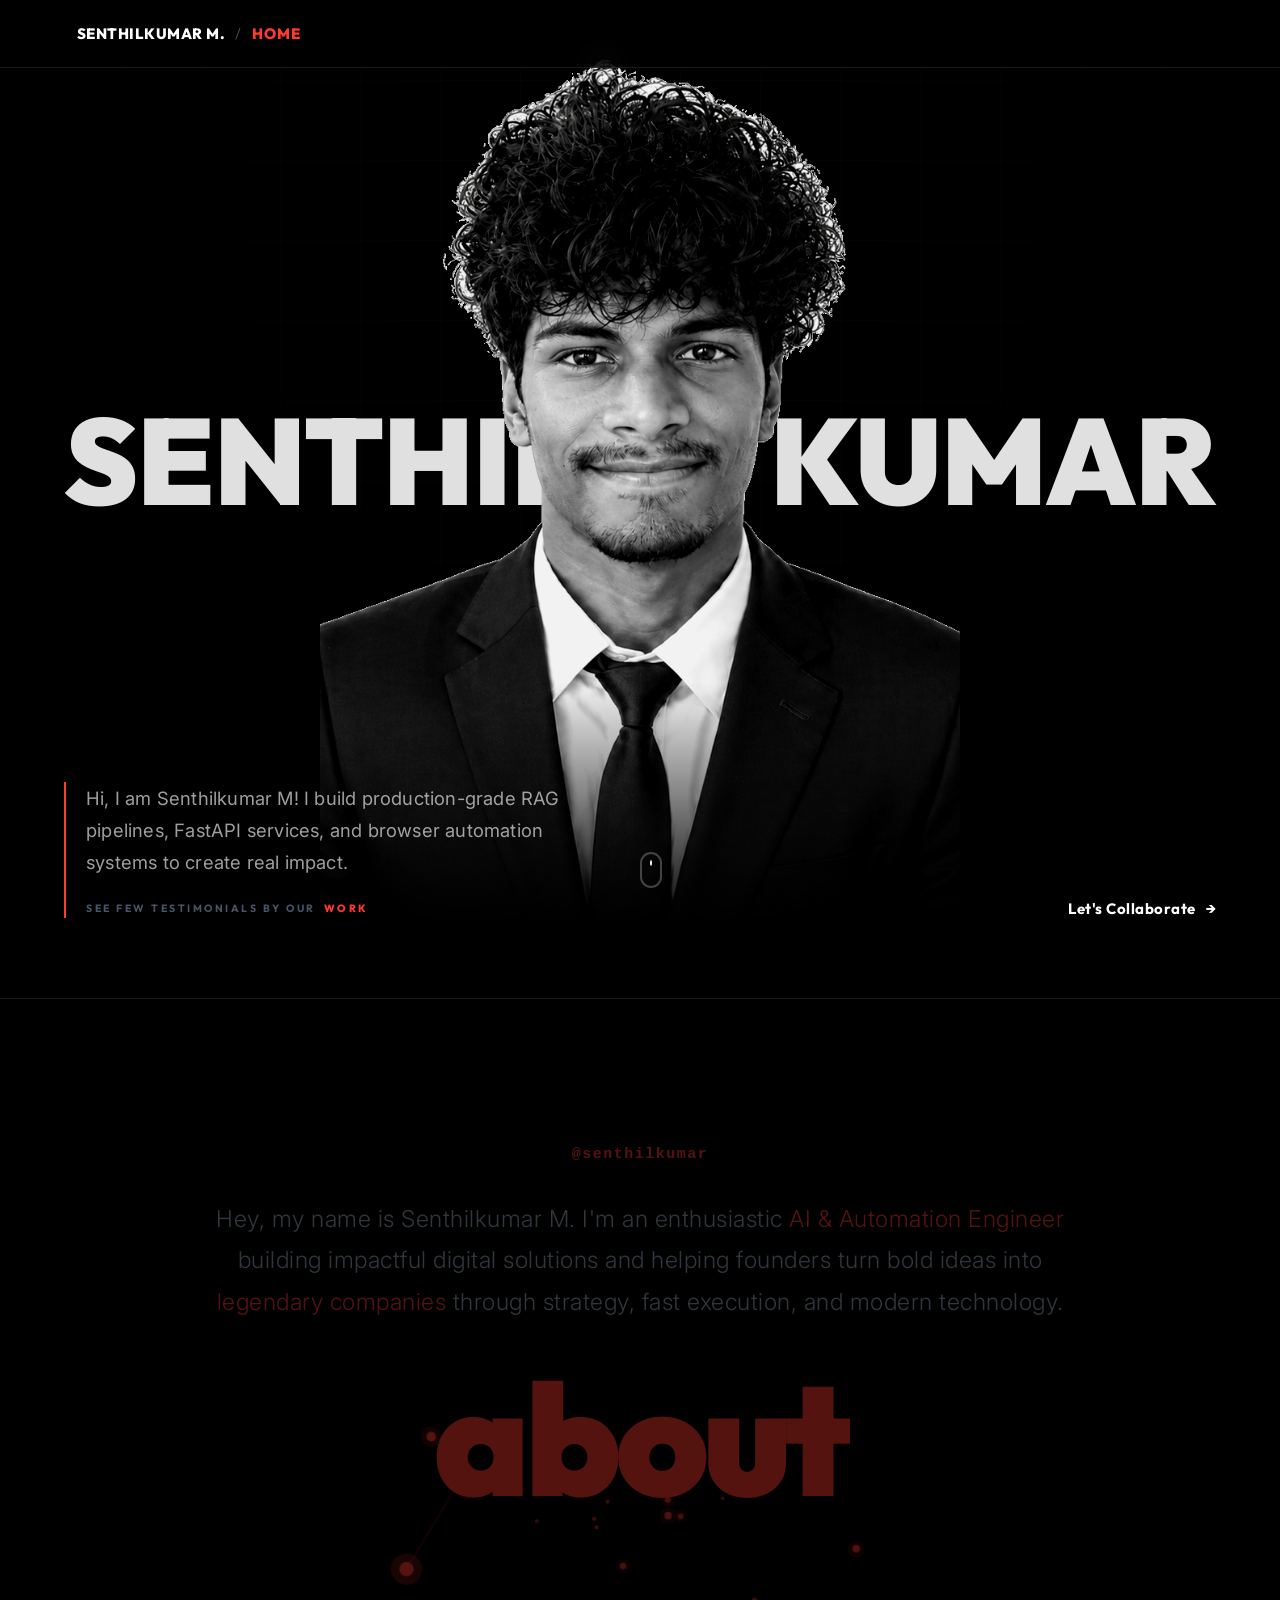
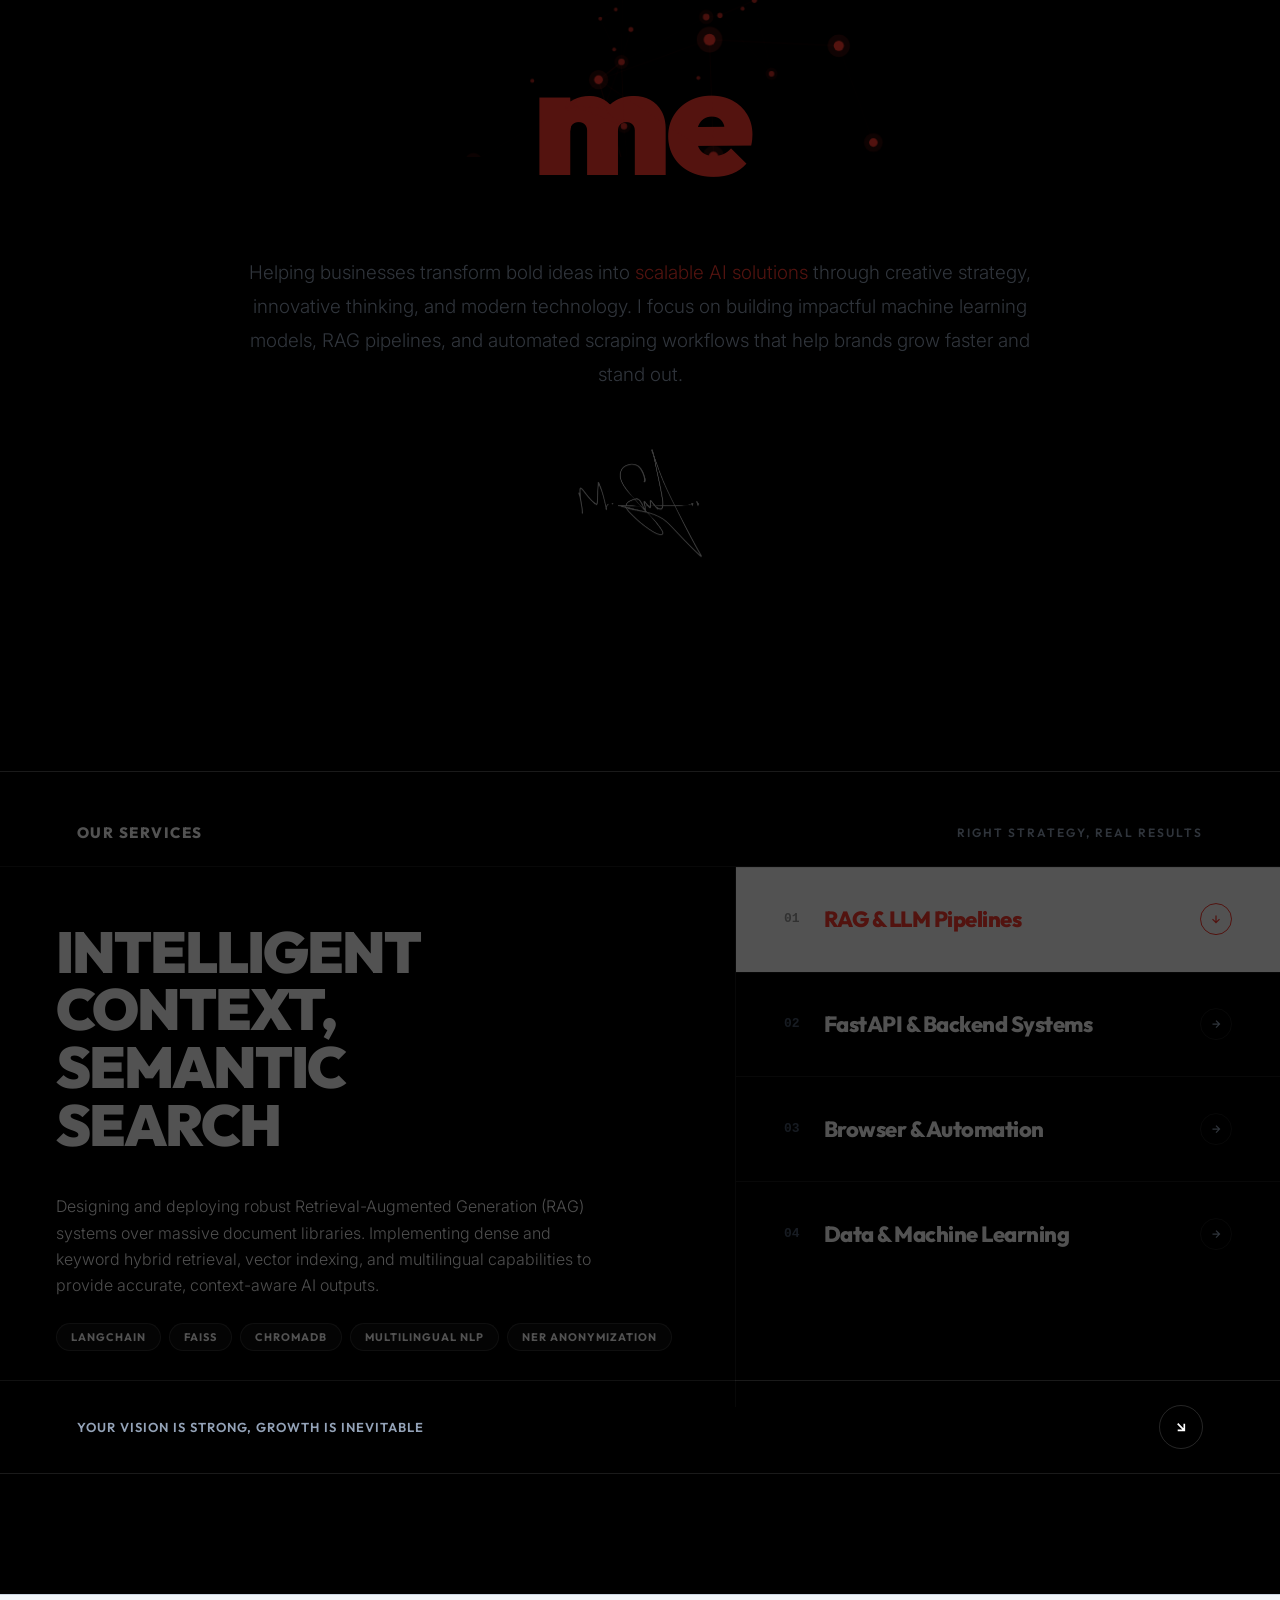
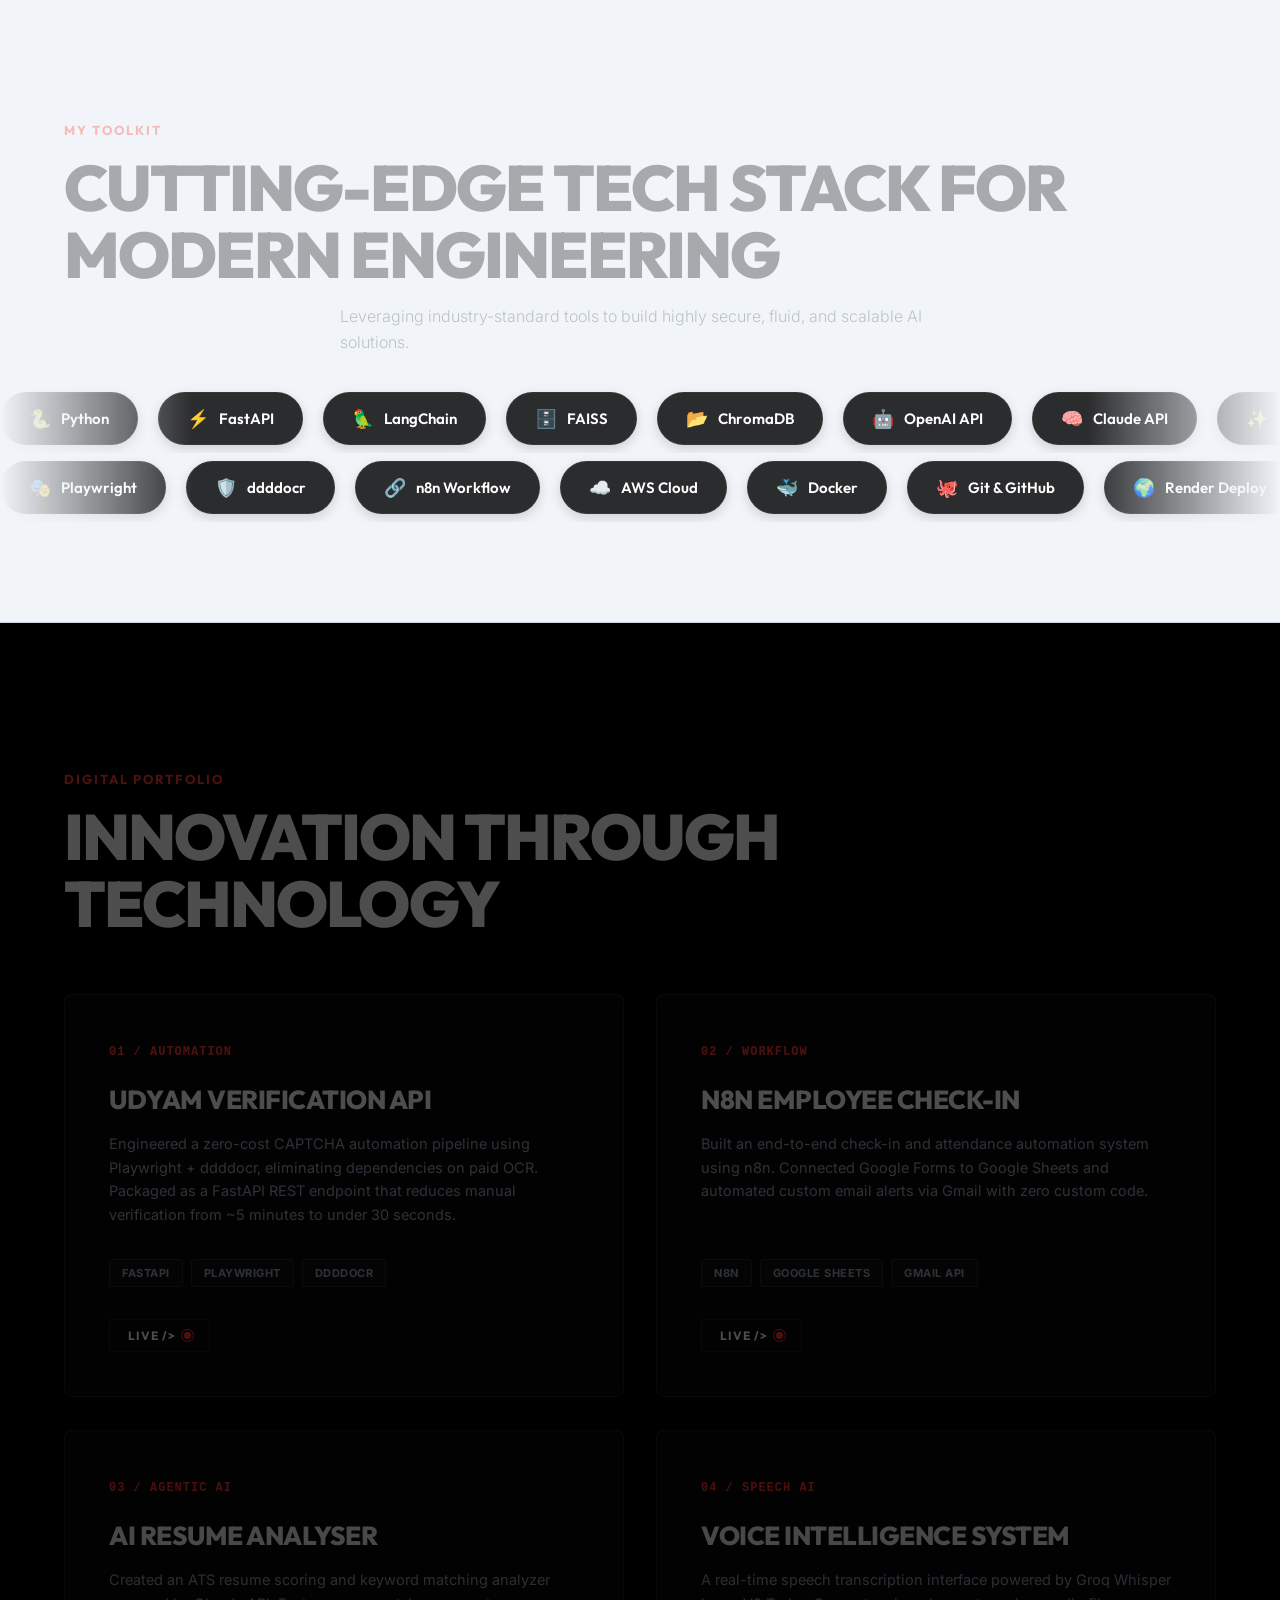
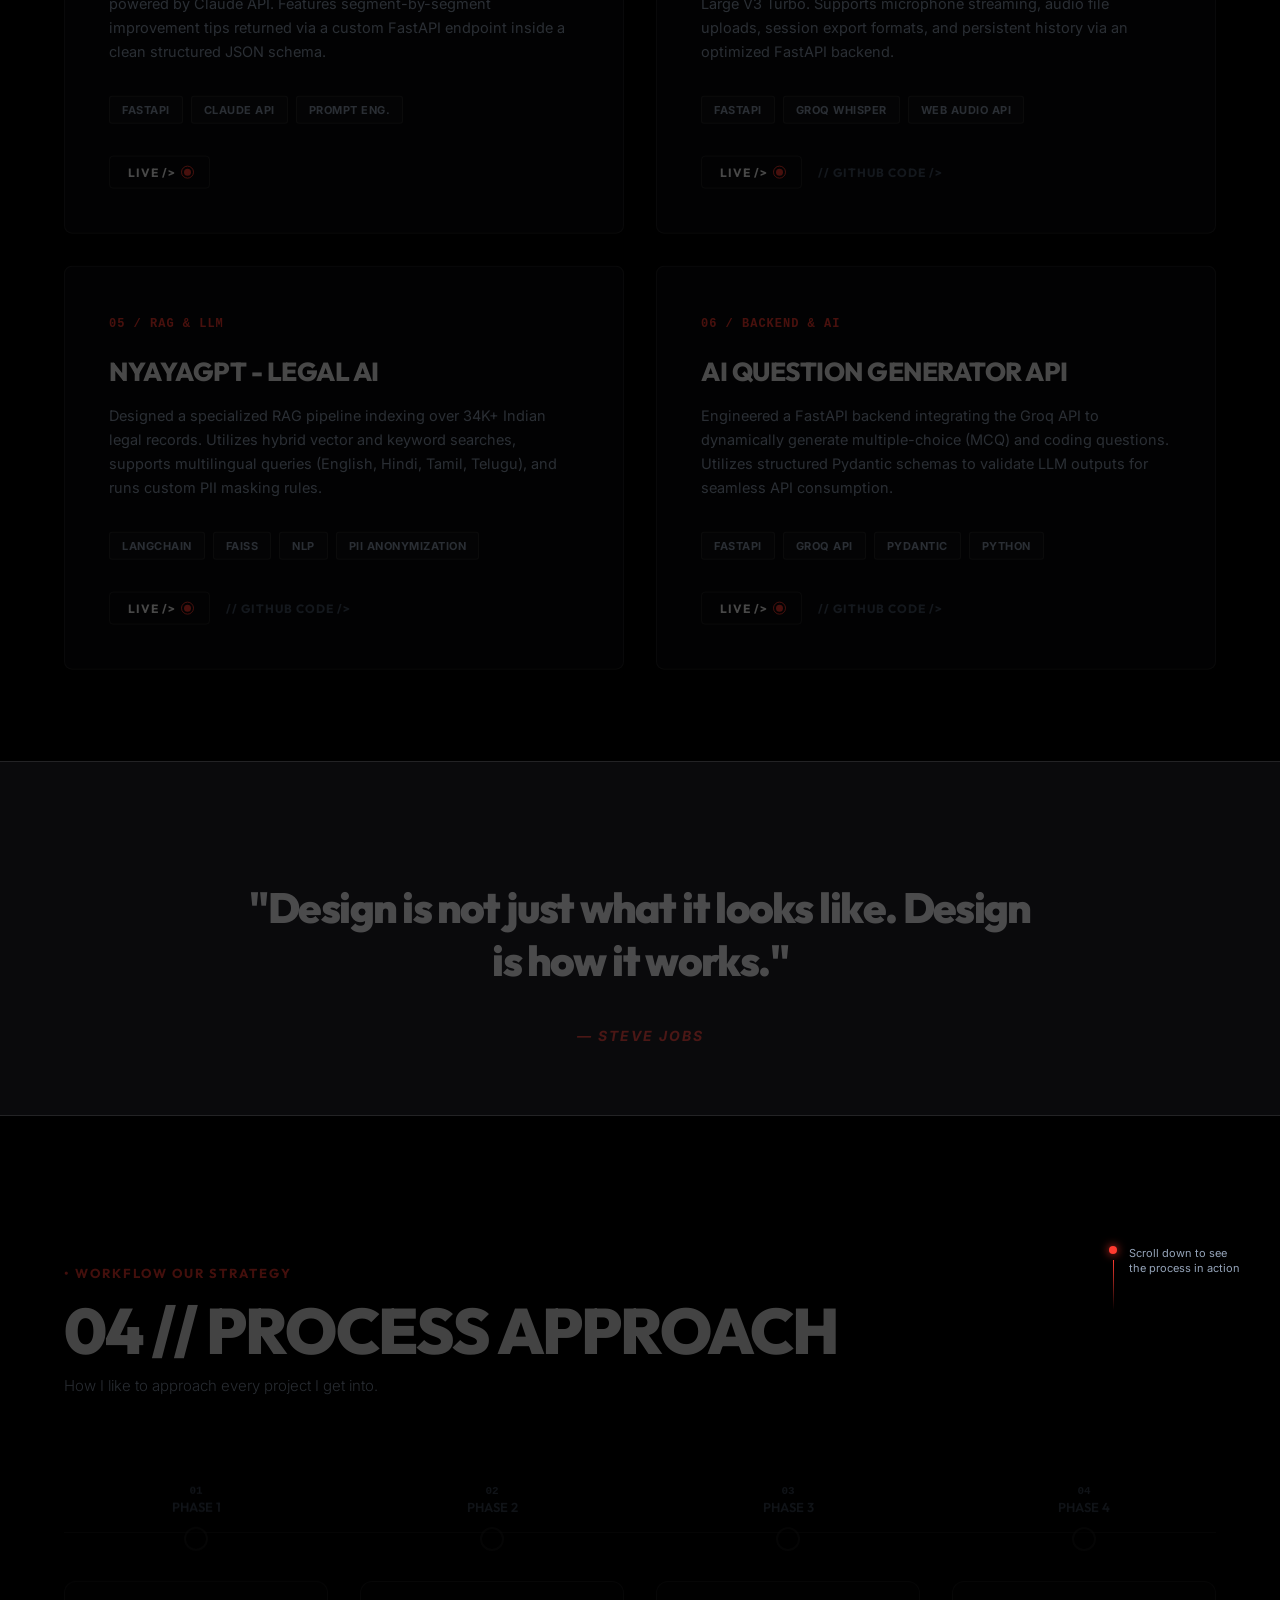
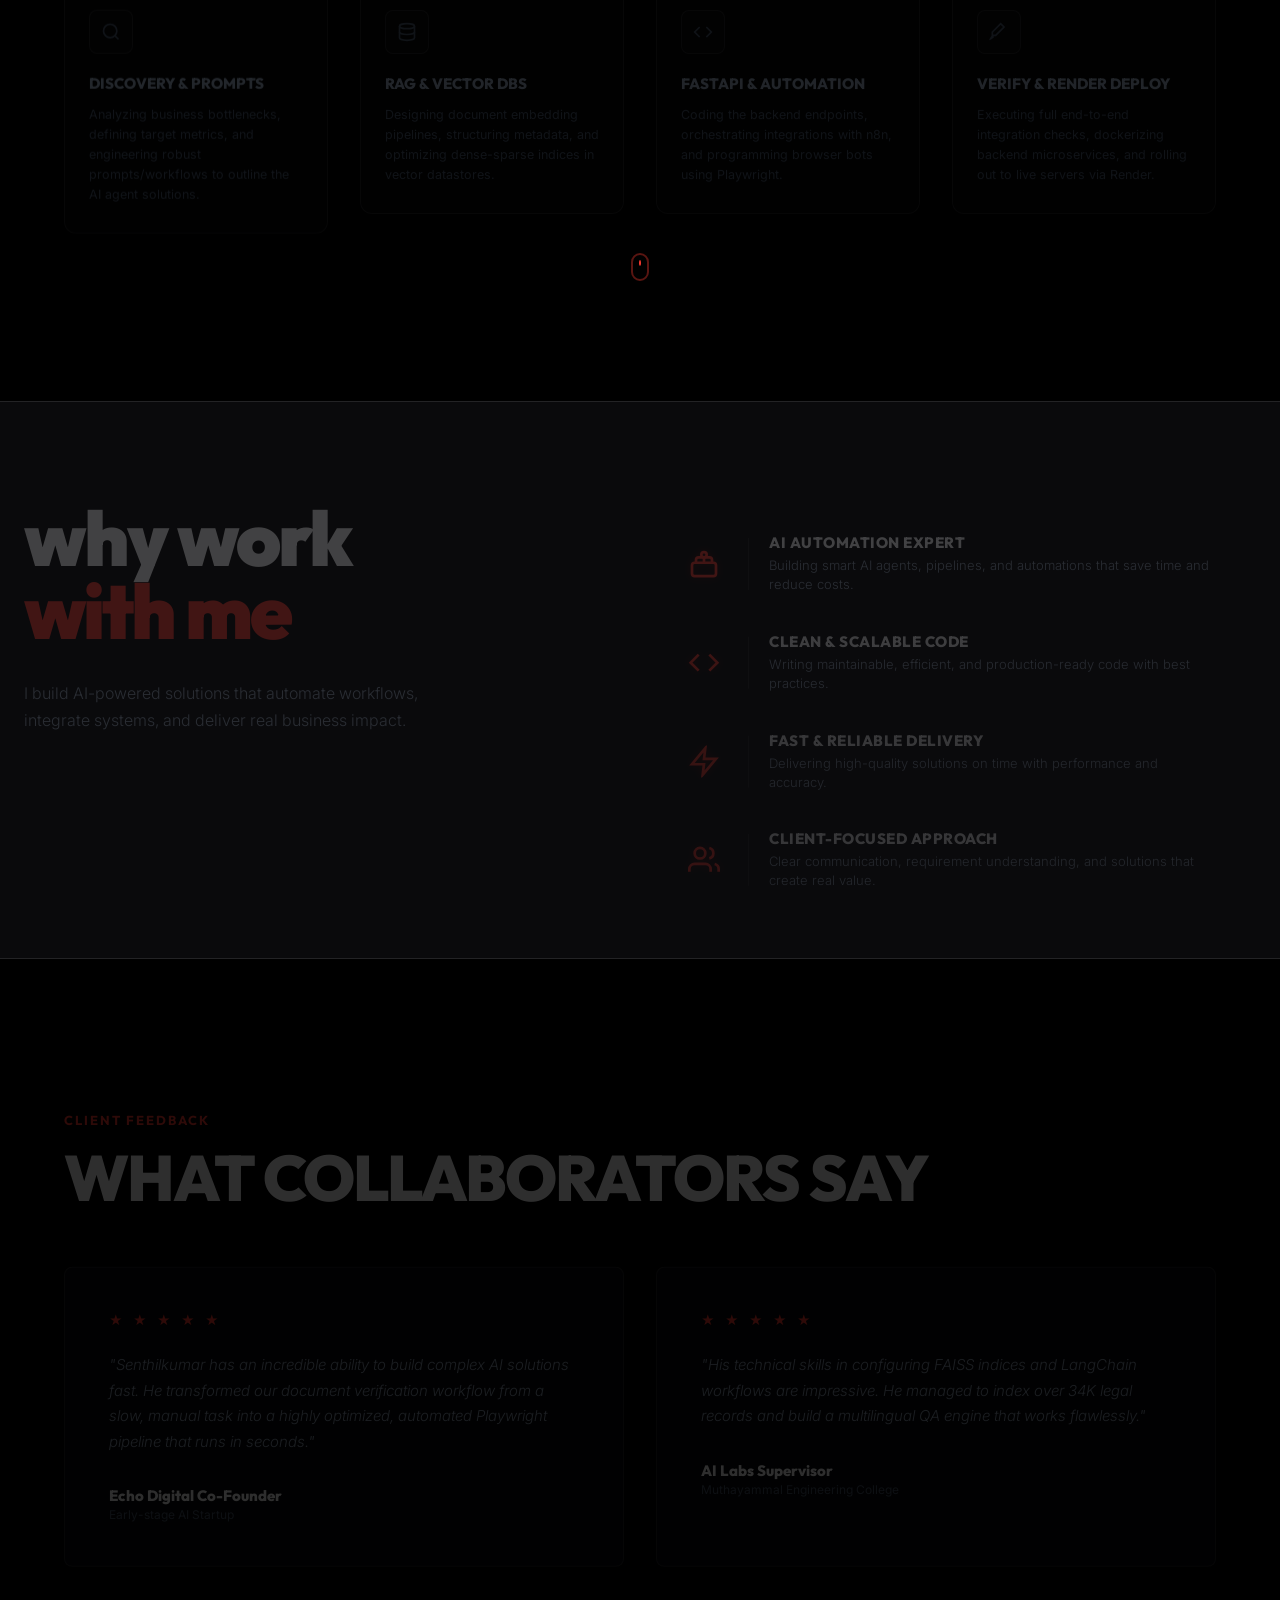
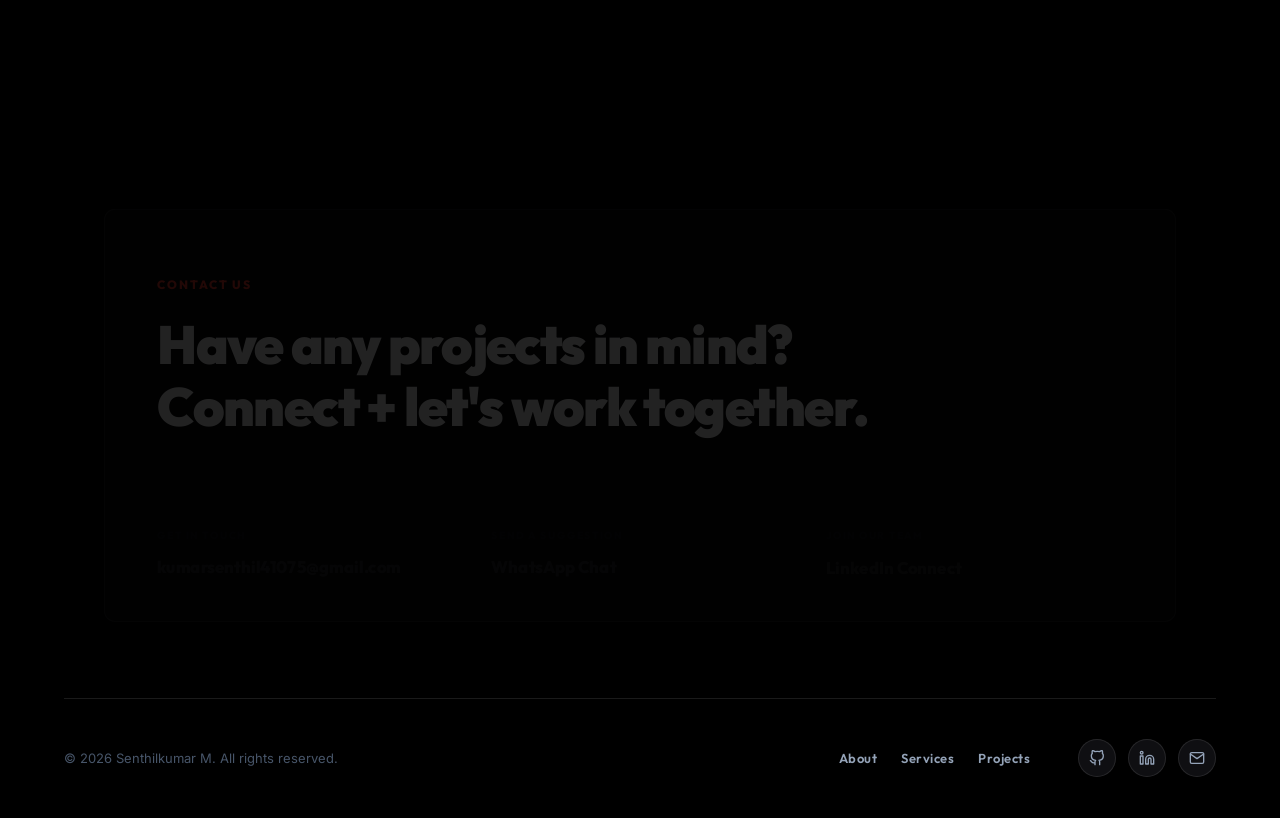
==== index.html @ 5569d127 "feat: setup vercel hosting and clean assets" ====
<!DOCTYPE html>
<html lang="en">

<head>
  <meta charset="UTF-8">
  <meta name="viewport" content="width=device-width, initial-scale=1.0">
  <meta name="description"
    content="Portfolio of Senthilkumar M - AI Engineer specializing in production-grade RAG pipelines, FastAPI, and browser automation.">
  <title>Senthilkumar M | AI Engineer &amp; Automation Architect</title>
  <!-- Google Fonts -->
  <link rel="preconnect" href="https://fonts.googleapis.com">
  <link rel="preconnect" href="https://fonts.gstatic.com" crossorigin>
  <link
    href="https://fonts.googleapis.com/css2?family=Inter:wght@300;400;500;600;700&family=Outfit:wght@400;600;800;900&display=swap"
    rel="stylesheet">
  <!-- Stylesheet -->
  <link rel="stylesheet" href="style.css?v=2.7">
</head>

<body class="is-loading">

  <!-- ===== PRELOADER / CURTAIN SPLIT INTRO ===== -->
  <div class="preloader" id="preloader" aria-hidden="true">
    <div class="preloader-top"></div>
    <div class="preloader-bottom"></div>
  </div>
  <div class="preloader-logo" id="preloader-logo">
    <div class="pl-name"><span>SENTHILKUMAR M.</span></div>
    <div class="pl-sub"><span>AI Engineer &amp; Automation Architect</span></div>
    <div class="preloader-bar-wrap">
      <div class="preloader-bar"></div>
    </div>
  </div>

  <!-- Cyber Grid decorative overlay -->
  <div class="cyber-grid"></div>

  <!-- Dynamic Section Tracker Header -->
  <header class="header">
    <div class="logo">
      <span class="logo-name">SENTHILKUMAR M.</span>
      <span class="logo-separator">/</span>
      <span class="logo-section" id="active-section-name">HOME</span>
    </div>
  </header>

  <!-- Hero Section -->
  <section id="home" class="hero-section">
    <div class="container hero-container">

      <!-- Center Split Giant Typography + Image Overlay -->
      <div class="hero-visual-wrapper">
        <h1 class="hero-visual-title">
          <span class="hero-reveal-word"><span>SENTHIL</span></span>
          <span class="hero-middle-m"><span>M.</span></span>
          <span class="hero-reveal-word" style="transition-delay:0.12s"><span>KUMAR</span></span>
        </h1>
        <div class="hero-portrait-overlay">
          <img src="assets/profile_pic.png" alt="Senthilkumar M portrait visual" class="hero-portrait-img">
        </div>
      </div>

      <!-- Bottom CTAs & Description Row -->
      <div class="hero-info-row hero-fade-in" style="transition-delay:0.6s">
        <div class="hero-desc-col">
          <p class="hero-desc-text">
            Hi, I am Senthilkumar M! I build production-grade RAG pipelines, FastAPI services, and browser automation
            systems to create real impact.
          </p>
          <a href="#testimonials" class="hero-testimonial-cta">
            See few testimonials by our <span class="cta-red-underline">Work</span>
          </a>
        </div>
        <div class="hero-action-col">
          <a href="#contact" class="hero-collab-btn">
            Let's Collaborate <span class="arrow-icon">→</span>
          </a>
        </div>
      </div>

      <!-- Mouse Scroll Wheel Visual Indicator -->
      <div class="scroll-indicator hero-fade-in" style="transition-delay:0.9s">
        <div class="scroll-mouse">
          <div class="scroll-wheel"></div>
        </div>
      </div>

    </div>
  </section>

  <!-- About Section -->
  <section id="about" class="about-section">
    <div class="container text-center">
      <span class="about-handle reveal" data-delay="0">@senthilkumar</span>
      <p class="about-intro reveal" data-delay="1">
        Hey, my name is Senthilkumar M. I'm an enthusiastic <span class="text-red">AI &amp; Automation Engineer</span>
        building impactful digital solutions and helping founders turn bold ideas into <span class="text-red">legendary
          companies</span> through strategy, fast execution, and modern technology.
      </p>

      <!-- Giant Stacked Name with Portrait Overlay -->
      <div class="about-visual-wrapper reveal reveal-scale" data-delay="2">
        <div class="about-bg-text text-left">about</div>
        <div class="about-bg-text text-right">me</div>
        <div class="about-canvas-container">
          <canvas id="about-ai-canvas"></canvas>
        </div>
      </div>

      <p class="about-desc reveal" data-delay="3">
        Helping businesses transform bold ideas into <span class="text-red">scalable AI solutions</span> through
        creative strategy, innovative thinking, and modern technology. I focus on building impactful machine learning
        models, RAG pipelines, and automated scraping workflows that help brands grow faster and stand out.
      </p>

      <!-- Signature Visual -->
      <div class="about-signature reveal" data-delay="4">
        <img src="assets/senthil_signature_transparent.png" alt="Senthilkumar M Signature" class="signature-img">
      </div>

    </div>
  </section>

  <!-- Services Section -->
  <section id="services" class="services-section">
    <div class="container-full border-y">
      <div class="services-header-row reveal">
        <span class="services-tag-left">our Services</span>
        <span class="services-tag-right">Right Strategy, Real Results</span>
      </div>

      <div class="services-grid-layout reveal" data-delay="1">

        <!-- Left Column: Dynamic Content Box -->
        <div class="services-preview-col" id="services-preview-box">
          <!-- Background image container -->
          <div class="services-preview-bg" id="services-preview-bg"
            style="background-image: url('https://images.unsplash.com/photo-1507238691740-187a5b1d37b8?q=80&amp;w=1200')">
          </div>
          <div class="services-preview-overlay"></div>

          <h3 class="services-preview-title" id="services-preview-title">Intelligent<br>Context,<br>Semantic<br>Search
          </h3>

          <div class="services-preview-info">
            <p class="services-preview-desc" id="services-preview-desc">
              Designing and deploying robust Retrieval-Augmented Generation (RAG) systems over massive document
              libraries. Implementing dense and keyword hybrid retrieval, vector indexing, and multilingual capabilities
              to provide accurate, context-aware AI outputs.
            </p>
            <div class="services-preview-tags" id="services-preview-tags">
              <span>LangChain</span>
              <span>FAISS</span>
              <span>ChromaDB</span>
              <span>Multilingual NLP</span>
              <span>NER Anonymization</span>
            </div>
          </div>
        </div>

        <!-- Right Column: Interactive Menu Buttons -->
        <div class="services-menu-col">
          <button class="service-menu-item active" data-service="0" id="btn-service-0">
            <div class="menu-item-left">
              <span class="menu-item-num">01</span>
              <h4 class="menu-item-title">RAG &amp; LLM Pipelines</h4>
            </div>
            <div class="menu-item-icon">
              <svg width="12" height="12" viewBox="0 0 24 24" fill="none" stroke="currentColor" stroke-width="2.5">
                <path d="M5 12h14M12 5l7 7-7 7"></path>
              </svg>
            </div>
          </button>

          <button class="service-menu-item" data-service="1" id="btn-service-1">
            <div class="menu-item-left">
              <span class="menu-item-num">02</span>
              <h4 class="menu-item-title">FastAPI &amp; Backend Systems</h4>
            </div>
            <div class="menu-item-icon">
              <svg width="12" height="12" viewBox="0 0 24 24" fill="none" stroke="currentColor" stroke-width="2.5">
                <path d="M5 12h14M12 5l7 7-7 7"></path>
              </svg>
            </div>
          </button>

          <button class="service-menu-item" data-service="2" id="btn-service-2">
            <div class="menu-item-left">
              <span class="menu-item-num">03</span>
              <h4 class="menu-item-title">Browser &amp; Automation</h4>
            </div>
            <div class="menu-item-icon">
              <svg width="12" height="12" viewBox="0 0 24 24" fill="none" stroke="currentColor" stroke-width="2.5">
                <path d="M5 12h14M12 5l7 7-7 7"></path>
              </svg>
            </div>
          </button>

          <button class="service-menu-item" data-service="3" id="btn-service-3">
            <div class="menu-item-left">
              <span class="menu-item-num">04</span>
              <h4 class="menu-item-title">Data &amp; Machine Learning</h4>
            </div>
            <div class="menu-item-icon">
              <svg width="12" height="12" viewBox="0 0 24 24" fill="none" stroke="currentColor" stroke-width="2.5">
                <path d="M5 12h14M12 5l7 7-7 7"></path>
              </svg>
            </div>
          </button>
        </div>

      </div>

      <div class="services-footer-row">
        <span class="services-footer-text">Your Vision is Strong, Growth is Inevitable</span>
        <a href="#contact" class="services-scroll-btn" aria-label="Scroll to Contact">
          <svg width="16" height="16" viewBox="0 0 24 24" fill="none" stroke="currentColor" stroke-width="2.5">
            <path d="M5 12h14M12 5l7 7-7 7"></path>
          </svg>
        </a>
      </div>
    </div>
  </section>

  <!-- My Toolkit Section (with High Contrast bg-slate-200) -->
  <section id="technologies" class="toolkit-section">
    <div class="container text-center">
      <div class="section-header reveal">
        <span class="section-subtitle" data-delay="0">MY TOOLKIT</span>
        <h2 class="section-heading" data-delay="1">Cutting-edge tech stack for modern engineering</h2>
        <p class="section-subtext" data-delay="2">Leveraging industry-standard tools to build highly secure, fluid, and
          scalable AI solutions.</p>
      </div>
    </div>

    <div class="marquee-container">
      <!-- First Row: Scrolls Left -->
      <div class="marquee-row marquee-left">
        <div class="marquee-track">
          <!-- original content -->
          <div class="tech-pill"><span class="tech-icon">🐍</span>Python</div>
          <div class="tech-pill"><span class="tech-icon">⚡</span>FastAPI</div>
          <div class="tech-pill"><span class="tech-icon">🦜</span>LangChain</div>
          <div class="tech-pill"><span class="tech-icon">🗄️</span>FAISS</div>
          <div class="tech-pill"><span class="tech-icon">📂</span>ChromaDB</div>
          <div class="tech-pill"><span class="tech-icon">🤖</span>OpenAI API</div>
          <div class="tech-pill"><span class="tech-icon">🧠</span>Claude API</div>
          <div class="tech-pill"><span class="tech-icon">✨</span>Gemini API</div>
          <div class="tech-pill"><span class="tech-icon">🔥</span>Groq API</div>
          <div class="tech-pill"><span class="tech-icon">💡</span>Prompt Eng.</div>
          <div class="tech-pill"><span class="tech-icon">🌀</span>GenAI</div>
          <div class="tech-pill"><span class="tech-icon">🚀</span>LLMs</div>
          <!-- duplicate content -->
          <div class="tech-pill"><span class="tech-icon">🐍</span>Python</div>
          <div class="tech-pill"><span class="tech-icon">⚡</span>FastAPI</div>
          <div class="tech-pill"><span class="tech-icon">🦜</span>LangChain</div>
          <div class="tech-pill"><span class="tech-icon">🗄️</span>FAISS</div>
          <div class="tech-pill"><span class="tech-icon">📂</span>ChromaDB</div>
          <div class="tech-pill"><span class="tech-icon">🤖</span>OpenAI API</div>
          <div class="tech-pill"><span class="tech-icon">🧠</span>Claude API</div>
          <div class="tech-pill"><span class="tech-icon">✨</span>Gemini API</div>
          <div class="tech-pill"><span class="tech-icon">🔥</span>Groq API</div>
          <div class="tech-pill"><span class="tech-icon">💡</span>Prompt Eng.</div>
          <div class="tech-pill"><span class="tech-icon">🌀</span>GenAI</div>
          <div class="tech-pill"><span class="tech-icon">🚀</span>LLMs</div>
        </div>
      </div>

      <!-- Second Row: Scrolls Right -->
      <div class="marquee-row marquee-right">
        <div class="marquee-track">
          <!-- original content -->
          <div class="tech-pill"><span class="tech-icon">🎭</span>Playwright</div>
          <div class="tech-pill"><span class="tech-icon">🛡️</span>ddddocr</div>
          <div class="tech-pill"><span class="tech-icon">🔗</span>n8n Workflow</div>
          <div class="tech-pill"><span class="tech-icon">☁️</span>AWS Cloud</div>
          <div class="tech-pill"><span class="tech-icon">🐳</span>Docker</div>
          <div class="tech-pill"><span class="tech-icon">🐙</span>Git &amp; GitHub</div>
          <div class="tech-pill"><span class="tech-icon">🌍</span>Render Deploy</div>
          <div class="tech-pill"><span class="tech-icon">⚡</span>Convex (BaaS)</div>
          <div class="tech-pill"><span class="tech-icon">📈</span>Streamlit</div>
          <div class="tech-pill"><span class="tech-icon">📊</span>Pandas &amp; NumPy</div>
          <div class="tech-pill"><span class="tech-icon">🖧</span>Machine Learning</div>
          <div class="tech-pill"><span class="tech-icon">💾</span>SQL</div>
          <!-- duplicate content -->
          <div class="tech-pill"><span class="tech-icon">🎭</span>Playwright</div>
          <div class="tech-pill"><span class="tech-icon">🛡️</span>ddddocr</div>
          <div class="tech-pill"><span class="tech-icon">🔗</span>n8n Workflow</div>
          <div class="tech-pill"><span class="tech-icon">☁️</span>AWS Cloud</div>
          <div class="tech-pill"><span class="tech-icon">🐳</span>Docker</div>
          <div class="tech-pill"><span class="tech-icon">🐙</span>Git &amp; GitHub</div>
          <div class="tech-pill"><span class="tech-icon">🌍</span>Render Deploy</div>
          <div class="tech-pill"><span class="tech-icon">⚡</span>Convex (BaaS)</div>
          <div class="tech-pill"><span class="tech-icon">📈</span>Streamlit</div>
          <div class="tech-pill"><span class="tech-icon">📊</span>Pandas &amp; NumPy</div>
          <div class="tech-pill"><span class="tech-icon">🖧</span>Machine Learning</div>
          <div class="tech-pill"><span class="tech-icon">💾</span>SQL</div>
        </div>
      </div>
    </div>
  </section>

  <!-- Digital Portfolio (Projects) Section -->
  <section id="portfolio" class="projects-section">
    <div class="container">
      <div class="section-header reveal">
        <span class="section-subtitle">Digital Portfolio</span>
        <h2 class="section-heading">Innovation Through Technology</h2>
      </div>

      <!-- 2-column Grid Layout (matching friend's layout) -->
      <div class="projects-grid reveal-stagger">

        <!-- Project 1 -->
        <div class="project-card" id="project-udyam">
          <div class="project-header">
            <span class="project-num">01 / AUTOMATION</span>
          </div>
          <h3 class="project-title">Udyam Verification API</h3>
          <p class="project-desc">
            Engineered a zero-cost CAPTCHA automation pipeline using Playwright + ddddocr, eliminating dependencies on
            paid OCR. Packaged as a FastAPI REST endpoint that reduces manual verification from ~5 minutes to under 30
            seconds.
          </p>
          <div class="project-tech">
            <span>FastAPI</span>
            <span>Playwright</span>
            <span>ddddocr</span>
          </div>
          <div class="project-links">
            <a href="https://udyam-2-bonr.onrender.com/docs" target="_blank" class="project-btn-more"
              id="link-udyam-live">live /&gt;<span class="live-dot"></span></a>
          </div>
        </div>

        <!-- Project 2 -->
        <div class="project-card" id="project-n8n">
          <div class="project-header">
            <span class="project-num">02 / WORKFLOW</span>
          </div>
          <h3 class="project-title">N8N Employee Check-In</h3>
          <p class="project-desc">
            Built an end-to-end check-in and attendance automation system using n8n. Connected Google Forms to Google
            Sheets and automated custom email alerts via Gmail with zero custom code.
          </p>
          <div class="project-tech">
            <span>n8n</span>
            <span>Google Sheets</span>
            <span>Gmail API</span>
          </div>
          <div class="project-links">
            <a href="https://senthilmoni.app.n8n.cloud/projects/mkb3sbbS5xzA8NKT/workflows" target="_blank"
              class="project-btn-more" id="link-n8n-live">live /&gt;<span class="live-dot"></span></a>
          </div>
        </div>

        <!-- Project 3 -->
        <div class="project-card" id="project-ats">
          <div class="project-header">
            <span class="project-num">03 / AGENTIC AI</span>
          </div>
          <h3 class="project-title">AI Resume Analyser</h3>
          <p class="project-desc">
            Created an ATS resume scoring and keyword matching analyzer powered by Claude API. Features
            segment-by-segment improvement tips returned via a custom FastAPI endpoint inside a clean structured JSON
            schema.
          </p>
          <div class="project-tech">
            <span>FastAPI</span>
            <span>Claude API</span>
            <span>Prompt Eng.</span>
          </div>
          <div class="project-links">
            <a href="https://resume-anonymizer-t5bb.onrender.com/docs" target="_blank" class="project-btn-more"
              id="link-ats-live">live /&gt;<span class="live-dot"></span></a>
          </div>
        </div>

        <!-- Project 4 -->
        <div class="project-card" id="project-voice">
          <div class="project-header">
            <span class="project-num">04 / SPEECH AI</span>
          </div>
          <h3 class="project-title">Voice Intelligence System</h3>
          <p class="project-desc">
            A real-time speech transcription interface powered by Groq Whisper Large V3 Turbo. Supports microphone
            streaming, audio file uploads, session export formats, and persistent history via an optimized FastAPI
            backend.
          </p>
          <div class="project-tech">
            <span>FastAPI</span>
            <span>Groq Whisper</span>
            <span>Web Audio API</span>
          </div>
          <div class="project-links">
            <a href="https://github.com/SENTHIL-NETXYPER/audio_to_text" target="_blank" class="project-btn-more"
              id="link-voice-code">live /&gt;<span class="live-dot"></span></a>
            <a href="https://github.com/SENTHIL-NETXYPER/audio_to_text" target="_blank" class="project-btn-source"
              id="link-voice-source">// GitHub Code /&gt;</a>
          </div>
        </div>

        <!-- Project 5 -->
        <div class="project-card" id="project-nyayagpt">
          <div class="project-header">
            <span class="project-num">05 / RAG &amp; LLM</span>
          </div>
          <h3 class="project-title">NyayaGPT - Legal AI</h3>
          <p class="project-desc">
            Designed a specialized RAG pipeline indexing over 34K+ Indian legal records. Utilizes hybrid vector and
            keyword searches, supports multilingual queries (English, Hindi, Tamil, Telugu), and runs custom PII masking
            rules.
          </p>
          <div class="project-tech">
            <span>LangChain</span>
            <span>FAISS</span>
            <span>NLP</span>
            <span>PII Anonymization</span>
          </div>
          <div class="project-links">
            <a href="https://github.com/SENTHIL-NETXYPER" target="_blank" class="project-btn-more"
              id="link-nyaya-code">live /&gt;<span class="live-dot"></span></a>
            <a href="https://github.com/SENTHIL-NETXYPER" target="_blank" class="project-btn-source"
              id="link-nyaya-source">// GitHub Code /&gt;</a>
          </div>
        </div>

        <!-- Project 6 -->
        <div class="project-card" id="project-question-generator">
          <div class="project-header">
            <span class="project-num">06 / BACKEND &amp; AI</span>
          </div>
          <h3 class="project-title">AI Question Generator API</h3>
          <p class="project-desc">
            Engineered a FastAPI backend integrating the Groq API to dynamically generate multiple-choice (MCQ) and coding questions. Utilizes structured Pydantic schemas to validate LLM outputs for seamless API consumption.
          </p>
          <div class="project-tech">
            <span>FastAPI</span>
            <span>Groq API</span>
            <span>Pydantic</span>
            <span>Python</span>
          </div>
          <div class="project-links">
            <a href="https://assisgnmet-api-ai.onrender.com/docs" target="_blank" class="project-btn-more"
              id="link-question-generator-live">live /&gt;<span class="live-dot"></span></a>
            <a href="https://github.com/SENTHIL-NETXYPER" target="_blank" class="project-btn-source"
              id="link-question-generator-source">// GitHub Code /&gt;</a>
          </div>
        </div>

      </div>
    </div>
  </section>

  <!-- Philosophy Quote Section -->
  <section class="philosophy-section">
    <div class="container text-center">
      <blockquote class="philosophy-quote reveal reveal-scale">
        "Design is not just what it looks like. Design is how it works."
      </blockquote>
      <cite class="philosophy-author reveal" data-delay="2">— Steve Jobs</cite>
    </div>
  </section>

  <!-- Process Section -->
  <section id="process" class="process-section">
    <div class="container" style="position: relative;">
      
      <!-- Right Side Scroll Guide Indicator -->
      <div class="process-scroll-indicator">
        <div class="indicator-pin">
          <div class="indicator-dot"></div>
          <div class="indicator-line"></div>
        </div>
        <div class="indicator-text">Scroll down to see<br>the process in action</div>
      </div>

      <div class="section-header reveal">
        <span class="section-subtitle">• WORKFLOW OUR STRATEGY</span>
        <h2 class="section-heading">04 // PROCESS APPROACH</h2>
        <p class="section-subtext"
          style="color: var(--text-secondary); margin-top: 12px; font-size: 15px; font-weight: 300;">How I like to
          approach every project I get into.</p>
      </div>

      <div class="process-timeline reveal-stagger">
        <div class="process-line-track"></div>
        <div class="process-line-fill" id="process-line-fill"></div>
        
        <!-- Step 1 -->
        <div class="process-step" id="step-1">
          <div class="step-header">
            <span class="step-phase-num">01</span>
            <span class="step-phase-name">Phase 1</span>
          </div>
          
          <div class="step-node">
            <svg class="node-checkmark" viewBox="0 0 24 24" fill="none" stroke="currentColor" stroke-width="3">
              <path d="M20 6L9 17l-5-5"></path>
            </svg>
          </div>
          
          <div class="step-card">
            <div class="step-icon-container">
              <svg viewBox="0 0 24 24" fill="none" stroke="currentColor" stroke-width="2" class="step-icon">
                <circle cx="11" cy="11" r="8"></circle>
                <line x1="21" y1="21" x2="16.65" y2="16.65"></line>
              </svg>
            </div>
            <h3 class="step-title">Discovery &amp; Prompts</h3>
            <p class="step-desc">Analyzing business bottlenecks, defining target metrics, and engineering robust prompts/workflows to outline the AI agent solutions.</p>
          </div>
        </div>

        <!-- Step 2 -->
        <div class="process-step" id="step-2">
          <div class="step-header">
            <span class="step-phase-num">02</span>
            <span class="step-phase-name">Phase 2</span>
          </div>
          
          <div class="step-node">
            <svg class="node-checkmark" viewBox="0 0 24 24" fill="none" stroke="currentColor" stroke-width="3">
              <path d="M20 6L9 17l-5-5"></path>
            </svg>
          </div>
          
          <div class="step-card">
            <div class="step-icon-container">
              <svg viewBox="0 0 24 24" fill="none" stroke="currentColor" stroke-width="2" class="step-icon">
                <ellipse cx="12" cy="5" rx="9" ry="3"></ellipse>
                <path d="M3 5v14c0 1.66 4 3 9 3s9-1.34 9-3V5"></path>
                <path d="M3 12c0 1.66 4 3 9 3s9-1.34 9-3"></path>
              </svg>
            </div>
            <h3 class="step-title">RAG &amp; Vector DBs</h3>
            <p class="step-desc">Designing document embedding pipelines, structuring metadata, and optimizing dense-sparse indices in vector datastores.</p>
          </div>
        </div>

        <!-- Step 3 -->
        <div class="process-step" id="step-3">
          <div class="step-header">
            <span class="step-phase-num">03</span>
            <span class="step-phase-name">Phase 3</span>
          </div>
          
          <div class="step-node">
            <svg class="node-checkmark" viewBox="0 0 24 24" fill="none" stroke="currentColor" stroke-width="3">
              <path d="M20 6L9 17l-5-5"></path>
            </svg>
          </div>
          
          <div class="step-card">
            <div class="step-icon-container">
              <svg viewBox="0 0 24 24" fill="none" stroke="currentColor" stroke-width="2" class="step-icon">
                <polyline points="16 18 22 12 16 6"></polyline>
                <polyline points="8 6 2 12 8 18"></polyline>
              </svg>
            </div>
            <h3 class="step-title">FastAPI &amp; Automation</h3>
            <p class="step-desc">Coding the backend endpoints, orchestrating integrations with n8n, and programming browser bots using Playwright.</p>
          </div>
        </div>

        <!-- Step 4 -->
        <div class="process-step" id="step-4">
          <div class="step-header">
            <span class="step-phase-num">04</span>
            <span class="step-phase-name">Phase 4</span>
          </div>
          
          <div class="step-node">
            <svg class="node-checkmark" viewBox="0 0 24 24" fill="none" stroke="currentColor" stroke-width="3">
              <path d="M20 6L9 17l-5-5"></path>
            </svg>
          </div>
          
          <div class="step-card">
            <div class="step-icon-container">
              <svg viewBox="0 0 24 24" fill="none" stroke="currentColor" stroke-width="2" class="step-icon">
                <path d="M4.5 16.5c-1.5 1.25-2.5 3.5-2.5 3.5s2.25-1 3.5-2.5M14 2l4 4L8 16H4v-4L14 2z"></path>
              </svg>
            </div>
            <h3 class="step-title">Verify &amp; Render Deploy</h3>
            <p class="step-desc">Executing full end-to-end integration checks, dockerizing backend microservices, and rolling out to live servers via Render.</p>
          </div>
        </div>
      </div>
      
      <!-- Bottom Scroll Mouse Indicator -->
      <div class="process-bottom-mouse">
        <div class="scroll-mouse small-mouse">
          <div class="scroll-wheel"></div>
        </div>
      </div>

    </div>
  </section>

  <!-- Why Work With Me (Stats Section) -->
  <section class="why-section" id="stats">
    <div class="container stats-container">
      <div class="stats-header-col reveal reveal-left">
        <h2 class="stats-title-text">why work<br><span class="text-red">with me</span></h2>
        <p class="stats-subtitle-text">I build AI-powered solutions that automate workflows, integrate systems, and deliver real business impact.</p>
      </div>
      <div class="why-features-col reveal-stagger">
        
        <!-- Feature 1 -->
        <div class="why-feature-row">
          <div class="why-feature-icon-wrap">
            <svg viewBox="0 0 24 24" fill="none" stroke="currentColor" stroke-width="2" class="feature-icon">
              <rect x="3" y="11" width="18" height="10" rx="2"></rect>
              <circle cx="12" cy="5" r="2"></circle>
              <path d="M12 7v4M8 15h.01M16 15h.01M6 11V9a2 2 0 0 1 2-2h8a2 2 0 0 1 2 2v2"></path>
            </svg>
          </div>
          <div class="why-feature-separator"></div>
          <div class="why-feature-content">
            <h3 class="why-feature-title">AI Automation Expert</h3>
            <p class="why-feature-desc">Building smart AI agents, pipelines, and automations that save time and reduce costs.</p>
          </div>
        </div>

        <!-- Feature 2 -->
        <div class="why-feature-row">
          <div class="why-feature-icon-wrap">
            <svg viewBox="0 0 24 24" fill="none" stroke="currentColor" stroke-width="2" class="feature-icon">
              <polyline points="16 18 22 12 16 6"></polyline>
              <polyline points="8 6 2 12 8 18"></polyline>
            </svg>
          </div>
          <div class="why-feature-separator"></div>
          <div class="why-feature-content">
            <h3 class="why-feature-title">Clean &amp; Scalable Code</h3>
            <p class="why-feature-desc">Writing maintainable, efficient, and production-ready code with best practices.</p>
          </div>
        </div>

        <!-- Feature 3 -->
        <div class="why-feature-row">
          <div class="why-feature-icon-wrap">
            <svg viewBox="0 0 24 24" fill="none" stroke="currentColor" stroke-width="2" class="feature-icon">
              <polygon points="13 2 3 14 12 14 11 22 21 10 12 10 13 2"></polygon>
            </svg>
          </div>
          <div class="why-feature-separator"></div>
          <div class="why-feature-content">
            <h3 class="why-feature-title">Fast &amp; Reliable Delivery</h3>
            <p class="why-feature-desc">Delivering high-quality solutions on time with performance and accuracy.</p>
          </div>
        </div>

        <!-- Feature 4 -->
        <div class="why-feature-row">
          <div class="why-feature-icon-wrap">
            <svg viewBox="0 0 24 24" fill="none" stroke="currentColor" stroke-width="2" class="feature-icon">
              <path d="M17 21v-2a4 4 0 0 0-4-4H5a4 4 0 0 0-4 4v2"></path>
              <circle cx="9" cy="7" r="4"></circle>
              <path d="M23 21v-2a4 4 0 0 0-3-3.87M16 3.13a4 4 0 0 1 0 7.75"></path>
            </svg>
          </div>
          <div class="why-feature-separator"></div>
          <div class="why-feature-content">
            <h3 class="why-feature-title">Client-Focused Approach</h3>
            <p class="why-feature-desc">Clear communication, requirement understanding, and solutions that create real value.</p>
          </div>
        </div>

      </div>
    </div>
  </section>

  <!-- Testimonials Section -->
  <section id="testimonials" class="testimonials-section">
    <div class="container">
      <div class="section-header reveal">
        <span class="section-subtitle">client feedback</span>
        <h2 class="section-heading">What Collaborators Say</h2>
      </div>

      <div class="testimonials-grid reveal-stagger">
        <div class="testimonial-card" id="test-1">
          <div class="stars">★ ★ ★ ★ ★</div>
          <p class="testimonial-text">
            "Senthilkumar has an incredible ability to build complex AI solutions fast. He transformed our document
            verification workflow from a slow, manual task into a highly optimized, automated Playwright pipeline that
            runs in seconds."
          </p>
          <div class="testimonial-author">
            <span class="author-name">Echo Digital Co-Founder</span>
            <span class="author-title">Early-stage AI Startup</span>
          </div>
        </div>

        <div class="testimonial-card" id="test-2">
          <div class="stars">★ ★ ★ ★ ★</div>
          <p class="testimonial-text">
            "His technical skills in configuring FAISS indices and LangChain workflows are impressive. He managed to
            index over 34K legal records and build a multilingual QA engine that works flawlessly."
          </p>
          <div class="testimonial-author">
            <span class="author-name">AI Labs Supervisor</span>
            <span class="author-title">Muthayammal Engineering College</span>
          </div>
        </div>
      </div>
    </div>
  </section>

  <!-- Contact & Footer Section -->
  <section id="contact" class="contact-section">
    <div class="container">
      <div class="contact-box-wrapper reveal reveal-scale">
        <span class="contact-subtitle-tag">contact us</span>
        <h2 class="contact-main-heading">Have any projects in mind? Connect + let's work together.</h2>

        <!-- 3 columns direct links layout (matching friend's layout exactly) -->
        <div class="contact-action-columns reveal-stagger">

          <div class="contact-action-col">
            <h3 class="action-heading">GET IN TOUCH</h3>
            <a href="mailto:kumarsenthil41075@gmail.com" class="action-link-btn"
              id="btn-mail">kumarsenthil41075@gmail.com</a>
          </div>

          <div class="contact-action-col">
            <h3 class="action-heading">SEND A SUGGESTION</h3>
            <a href="https://wa.me/918667254699" target="_blank" class="action-link-btn" id="btn-whatsapp">WhatsApp
              Chat</a>
          </div>

          <div class="contact-action-col">
            <h3 class="action-heading">JOIN OUR TEAM</h3>
            <a href="https://www.linkedin.com/in/senthilkumar-m-253456388/" target="_blank" class="action-link-btn"
              id="btn-linkedin">LinkedIn Connect</a>
          </div>

        </div>
      </div>

      <footer class="footer">
        <div class="footer-bottom-row">
          <p class="footer-copy-text">&copy; 2026 Senthilkumar M. All rights reserved.</p>

          <div class="footer-right-block">
            <div class="footer-links-nav">
              <a href="#about">About</a>
              <a href="#services">Services</a>
              <a href="#portfolio">Projects</a>
            </div>

            <!-- Social round icon links (matching friend's social icon buttons) -->
            <div class="footer-socials-list">
              <a href="https://github.com/SENTHIL-NETXYPER" target="_blank" class="social-icon-btn"
                id="footer-social-github" aria-label="GitHub">
                <svg viewBox="0 0 24 24" fill="none" stroke="currentColor" stroke-width="2" stroke-linecap="round" stroke-linejoin="round" class="social-svg">
                  <path d="M9 19c-5 1.5-5-2.5-7-3m14 6v-3.87a3.37 3.37 0 0 0-.94-2.61c3.14-.35 6.44-1.54 6.44-7A5.44 5.44 0 0 0 20 4.77 5.07 5.07 0 0 0 19.91 1S18.73.65 16 2.48a13.38 13.38 0 0 0-7 0C6.27.65 5.09 1 5.09 1A5.07 5.07 0 0 0 5 4.77a5.44 5.44 0 0 0-1.5 3.78c0 5.42 3.3 6.61 6.44 7A3.37 3.37 0 0 0 9 18.13V22"></path>
                </svg>
              </a>
              <a href="https://www.linkedin.com/in/senthilkumar-m-253456388/" target="_blank" class="social-icon-btn"
                id="footer-social-linkedin" aria-label="LinkedIn">
                <svg viewBox="0 0 24 24" fill="none" stroke="currentColor" stroke-width="2" stroke-linecap="round" stroke-linejoin="round" class="social-svg">
                  <path d="M16 8a6 6 0 0 1 6 6v7h-4v-7a2 2 0 0 0-2-2 2 2 0 0 0-2 2v7h-4v-7a6 6 0 0 1 6-6z"></path>
                  <rect x="2" y="9" width="4" height="12"></rect>
                  <circle cx="4" cy="4" r="2"></circle>
                </svg>
              </a>
              <a href="mailto:kumarsenthil41075@gmail.com" class="social-icon-btn" id="footer-social-email"
                aria-label="Email">
                <svg viewBox="0 0 24 24" fill="none" stroke="currentColor" stroke-width="2" stroke-linecap="round" stroke-linejoin="round" class="social-svg">
                  <path d="M4 4h16c1.1 0 2 .9 2 2v12c0 1.1-.9 2-2 2H4c-1.1 0-2-.9-2-2V6c0-1.1.9-2 2-2z"></path>
                  <polyline points="22,6 12,13 2,6"></polyline>
                </svg>
              </a>
            </div>
          </div>
        </div>
      </footer>
    </div>
  </section>

  <!-- Custom Cursor Elements -->
  <div class="custom-cursor" id="custom-cursor"></div>
  <div class="custom-cursor-follower" id="custom-cursor-follower"></div>

  <!-- Script -->
  <script src="app.js?v=2.7"></script>
</body>

</html>
---- style.css ----
/* ==========================================================================
   DESIGN SYSTEM & VARIABLES
   ========================================================================== */
:root {
  --bg-color: #000000;
  --bg-secondary: #0a0a0c;
  --border-color: rgba(255, 255, 255, 0.1);
  --border-hover: rgba(255, 255, 255, 0.25);
  --text-primary: #ffffff;
  --text-secondary: #94a3b8;
  /* slate-400 */
  --text-muted: #475569;
  /* slate-600 */
  --accent-color: #ff3b30;
  /* System Red */
  --accent-hover: #ff453a;
  --card-bg: #09090b;
  /* zinc-950 */

  --font-display: 'Outfit', sans-serif;
  --font-body: 'Inter', sans-serif;

  --transition-smooth: all 0.5s cubic-bezier(0.16, 1, 0.3, 1);
  --transition-fast: all 0.25s ease;

  --container-width: 1200px;
}

/* ==========================================================================
   RESET & BASE STYLES
   ========================================================================== */
*,
*::before,
*::after {
  box-sizing: border-box;
  margin: 0;
  padding: 0;
}

html {
  scroll-behavior: smooth;
  background-color: var(--bg-color);
  color: var(--text-primary);
  font-family: var(--font-body);
  font-size: 16px;
  -webkit-font-smoothing: antialiased;
}

body {
  min-height: 100vh;
  overflow-x: hidden;
  position: relative;
}

/* Scrollbar Styles */
::-webkit-scrollbar {
  width: 6px;
}

::-webkit-scrollbar-track {
  background: var(--bg-color);
}

::-webkit-scrollbar-thumb {
  background: #18181b;
  border-radius: 3px;
}

::-webkit-scrollbar-thumb:hover {
  background: var(--accent-color);
}

a {
  color: inherit;
  text-decoration: none;
  transition: var(--transition-fast);
}

/* ==========================================================================
   DECORATIVE GRID BACKGROUND
   ========================================================================== */
.cyber-grid {
  position: fixed;
  top: 0;
  left: 0;
  width: 100%;
  height: 100%;
  background-image:
    linear-gradient(rgba(255, 255, 255, 0.012) 1px, transparent 1px),
    linear-gradient(90deg, rgba(255, 255, 255, 0.012) 1px, transparent 1px);
  background-size: 80px 80px;
  background-position: center top;
  pointer-events: none;
  z-index: 1;
}

.cyber-grid::after {
  content: "";
  position: absolute;
  top: 0;
  left: 0;
  width: 100%;
  height: 100%;
  background: radial-gradient(circle at 50% 25%, transparent 10%, var(--bg-color) 75%);
}

/* ==========================================================================
   LAYOUT UTILITIES
   ========================================================================== */
.container {
  width: 100%;
  max-width: var(--container-width);
  margin: 0 auto;
  padding: 0 24px;
  position: relative;
  z-index: 5;
}

.container-full {
  width: 100%;
  max-width: 1400px;
  margin: 0 auto;
  position: relative;
  z-index: 5;
}

.border-y {
  border-top: 1px solid var(--border-color);
  border-bottom: 1px solid var(--border-color);
}

.text-center {
  text-align: center;
}

.text-red {
  color: var(--accent-color);
}

/* Section Header Common styling */
.section-header {
  margin-bottom: 56px;
  text-align: left;
}

.section-subtitle {
  font-family: var(--font-display);
  font-size: 13px;
  font-weight: 700;
  letter-spacing: 2px;
  color: var(--accent-color);
  text-transform: uppercase;
  display: block;
  margin-bottom: 16px;
}

.section-heading {
  font-family: var(--font-display);
  font-size: clamp(2.5rem, 5vw, 4.5rem);
  font-weight: 850;
  letter-spacing: -2px;
  line-height: 1.05;
  color: var(--text-primary);
  text-transform: uppercase;
}

/* ==========================================================================
   STICKY HEADER SECTION TRACKER
   ========================================================================== */
.header {
  position: fixed;
  top: 0;
  left: 0;
  width: 100%;
  z-index: 100;
  display: flex;
  justify-content: space-between;
  align-items: center;
  padding: 24px 6%;
  background-color: rgba(0, 0, 0, 0.7);
  backdrop-filter: blur(16px);
  -webkit-backdrop-filter: blur(16px);
  border-bottom: 1px solid var(--border-color);
}

.logo {
  font-family: var(--font-display);
  font-size: 15px;
  font-weight: 800;
  letter-spacing: 0.5px;
  color: var(--text-primary);
  display: flex;
  align-items: center;
  gap: 10px;
  user-select: none;
}

.logo-separator {
  color: var(--text-muted);
  font-weight: 300;
}

.logo-section {
  color: var(--accent-color);
  font-weight: 800;
  text-transform: uppercase;
  letter-spacing: 1px;
}

/* ==========================================================================
   HERO SECTION
   ========================================================================== */
.hero-section {
  min-height: 100vh;
  display: flex;
  align-items: center;
  justify-content: center;
  position: relative;
  overflow: hidden;
  padding-top: 100px;
  padding-bottom: 80px;
}

.hero-container {
  display: flex;
  flex-direction: column;
  justify-content: center;
  align-items: center;
  width: 100%;
}

/* Split giant text wrapper */
.hero-visual-wrapper {
  position: relative;
  display: flex;
  align-items: center;
  justify-content: center;
  width: 100%;
  height: clamp(450px, 78vh, 850px);
  margin-top: 10px;
}

/* Hero visual title — stays behind the portrait (z-index: 10 < portrait z-index: 20) */
.hero-visual-title {
  font-family: var(--font-display);
  font-size: clamp(4rem, 9.5vw, 8.5rem);
  font-weight: 900;
  text-transform: uppercase;
  color: rgba(255,255,255,0.88);
  display: flex;
  justify-content: space-between;
  align-items: center;
  width: 100%;
  letter-spacing: -0.01em;
  line-height: 0.95;
  user-select: none;
  z-index: 10;
  transform-origin: center center;
  transition: letter-spacing 0.65s cubic-bezier(0.16, 1, 0.3, 1);
  will-change: letter-spacing;
}

.hero-visual-title span {
  white-space: nowrap;
}

/* Centered visual cutout — always above the title text */
.hero-portrait-overlay {
  position: absolute;
  top: 54%;
  left: 50%;
  transform: translate(-50%, -50%);
  width: clamp(280px, 50vw, 680px);
  height: 125%;
  z-index: 20;
  pointer-events: none;
  display: flex;
  align-items: end;
  justify-content: center;
  opacity: 1;
  transition: none;
}

.hero-portrait-img {
  width: 100%;
  height: 100%;
  object-fit: cover;
  object-position: bottom;
  filter: grayscale(10%) contrast(1.1) brightness(0.95);
  mask-image: linear-gradient(to bottom, black 72%, transparent 100%);
  -webkit-mask-image: linear-gradient(to bottom, black 72%, transparent 100%);
  animation: portrait-float 6s ease-in-out infinite;
}

/* Floating / breathing animation for the portrait image element */
@keyframes portrait-float {
  0% {
    transform: translateY(0px);
  }

  50% {
    transform: translateY(-8px);
  }

  100% {
    transform: translateY(0px);
  }
}

/* Bottom columns row */
.hero-info-row {
  width: 100%;
  display: flex;
  justify-content: space-between;
  align-items: flex-end;
  gap: 32px;
  margin-top: -30px;
  z-index: 25;
}

.hero-desc-col {
  max-width: 540px;
  text-align: left;
  padding-left: 20px;
  border-left: 2px solid var(--accent-color);
  position: relative;
}

.hero-desc-text {
  font-family: var(--font-body);
  font-size: clamp(0.95rem, 1.45vw, 1.15rem);
  line-height: 1.75;
  color: rgba(255,255,255,0.62);
  font-weight: 400;
  letter-spacing: 0.2px;
  font-style: normal;
}

.hero-testimonial-cta {
  display: inline-flex;
  align-items: center;
  gap: 8px;
  margin-top: 22px;
  font-size: 10.5px;
  font-weight: 700;
  color: var(--text-muted);
  font-family: var(--font-display);
  letter-spacing: 2.5px;
  text-transform: uppercase;
  position: relative;
  padding-bottom: 3px;
  transition: color 0.3s ease, letter-spacing 0.3s ease;
}

.hero-testimonial-cta::after {
  content: '';
  position: absolute;
  bottom: 0;
  left: 0;
  width: 0%;
  height: 1px;
  background: var(--accent-color);
  transition: width 0.35s cubic-bezier(0.16, 1, 0.3, 1);
}

.hero-testimonial-cta:hover::after {
  width: 100%;
}

.hero-testimonial-cta:hover {
  color: var(--text-secondary);
  letter-spacing: 3px;
}

.cta-red-underline {
  color: var(--accent-color);
  text-decoration: none;
  font-weight: 800;
  transition: var(--transition-fast);
}

.hero-testimonial-cta:hover .cta-red-underline {
  color: #ff6b5b;
}

.hero-action-col {
  flex-shrink: 0;
}

.hero-collab-btn {
  font-family: var(--font-display);
  font-size: 15px;
  font-weight: 700;
  letter-spacing: 0.5px;
  color: var(--text-primary);
  display: inline-flex;
  align-items: center;
  gap: 10px;
  transition: var(--transition-fast);
}

.hero-collab-btn .arrow-icon {
  transition: transform 0.3s ease;
}

.hero-collab-btn:hover {
  color: var(--accent-color);
}

.hero-collab-btn:hover .arrow-icon {
  transform: translateX(6px);
}

/* Mouse Scrollwheel animation indicator */
.scroll-indicator {
  position: absolute;
  bottom: 30px;
  left: 50%;
  transform: translateX(-50%);
  z-index: 25;
  pointer-events: none;
}

.scroll-mouse {
  width: 22px;
  height: 36px;
  border: 2px solid rgba(255, 255, 255, 0.25);
  border-radius: 12px;
  position: relative;
}

.scroll-wheel {
  width: 2px;
  height: 6px;
  background-color: var(--text-primary);
  border-radius: 50%;
  position: absolute;
  top: 6px;
  left: 50%;
  transform: translateX(-50%);
  animation: mouseScroll 1.8s ease-in-out infinite;
}

@keyframes mouseScroll {
  0% {
    transform: translate(-50%, 0);
    opacity: 0;
  }

  30% {
    opacity: 1;
  }

  100% {
    transform: translate(-50%, 8px);
    opacity: 0;
  }
}

/* ==========================================================================
   ABOUT SECTION
   ========================================================================== */
.about-section {
  padding: 120px 0;
  background-color: var(--bg-color);
  border-top: 1px solid var(--border-color);
  position: relative;
  z-index: 10;
}

.about-handle {
  font-family: monospace;
  font-size: 15px;
  font-weight: 700;
  color: var(--accent-color);
  letter-spacing: 1.5px;
  display: block;
  margin-bottom: 36px;
  opacity: 0.9;
}

.about-intro {
  font-size: clamp(1.2rem, 2.2vw, 1.45rem);
  line-height: 1.8;
  color: var(--text-secondary);
  font-weight: 300;
  letter-spacing: 0.5px;
  max-width: 900px;
  margin: 0 auto 56px;
}

/* Giant signature layout visual block */
.about-visual-wrapper {
  position: relative;
  width: 100%;
  max-width: 650px;
  height: clamp(340px, 40vw, 420px);
  margin: 0 auto 56px;
  user-select: none;
  display: flex;
  flex-direction: column;
  justify-content: space-between;
}

.about-bg-text {
  font-family: var(--font-display);
  font-size: clamp(7rem, 13vw, 13rem);
  font-weight: 900;
  color: var(--accent-color);
  line-height: 0.75;
  letter-spacing: -6px;
}

.about-canvas-container {
  position: absolute;
  top: 50%;
  left: 50%;
  transform: translate(-50%, -50%);
  width: clamp(280px, 45vw, 550px);
  height: 90%;
  z-index: 15;
  pointer-events: none;
}

#about-ai-canvas {
  width: 100%;
  height: 100%;
  display: block;
}

.about-desc {
  font-size: clamp(1rem, 1.5vw, 1.18rem);
  line-height: 1.8;
  color: var(--text-secondary);
  font-weight: 300;
  max-width: 820px;
  margin: 0 auto 56px;
}

.about-signature {
  display: flex;
  justify-content: center;
  user-select: none;
}

@keyframes write-signature {
  0% {
    -webkit-mask-position: 100% 0;
    mask-position: 100% 0;
    opacity: 0;
  }

  10% {
    opacity: 0.75;
  }

  100% {
    -webkit-mask-position: 0% 0;
    mask-position: 0% 0;
    opacity: 0.75;
  }
}

.signature-img {
  max-height: 110px;
  width: auto;
  opacity: 0;
  -webkit-mask-image: linear-gradient(105deg, black 45%, rgba(0, 0, 0, 0.15) 50%, transparent 55%);
  mask-image: linear-gradient(105deg, black 45%, rgba(0, 0, 0, 0.15) 50%, transparent 55%);
  -webkit-mask-size: 250% 100%;
  mask-size: 250% 100%;
  animation: write-signature 2s cubic-bezier(0.4, 0, 0.2, 1) forwards;
  animation-delay: 0.8s;
  transition: var(--transition-smooth);
  cursor: pointer;
}

.signature-img:hover {
  opacity: 1;
  transform: scale(1.06) rotate(-1deg);
}

/* ==========================================================================
   SERVICES SECTION (INTERACTIVE MENUS)
   ========================================================================== */
.services-section {
  padding: 120px 0;
  background-color: var(--bg-color);
  position: relative;
  z-index: 10;
}

.services-header-row {
  display: flex;
  justify-content: space-between;
  align-items: center;
  padding: 24px 6%;
  border-bottom: 1px solid var(--border-color);
  user-select: none;
}

.services-tag-left {
  font-family: var(--font-display);
  font-size: 15px;
  font-weight: 800;
  letter-spacing: 1.5px;
  text-transform: uppercase;
  color: var(--text-primary);
}

.services-tag-right {
  font-family: var(--font-display);
  font-size: 12px;
  font-weight: 600;
  letter-spacing: 2px;
  text-transform: uppercase;
  color: var(--text-secondary);
}

.services-grid-layout {
  display: grid;
  grid-template-columns: 1.15fr 0.85fr;
  width: 100%;
}

/* Left Column: Dynamic Visual Box */
.services-preview-col {
  position: relative;
  display: flex;
  flex-direction: column;
  justify-content: space-between;
  padding: 56px;
  border-right: 1px solid var(--border-color);
  min-height: 520px;
  overflow: hidden;
}

.services-preview-bg {
  position: absolute;
  inset: 0;
  background-size: cover;
  background-position: center;
  opacity: 0.35;
  transition: background-image 0.5s ease-in-out, transform 8s ease-out;
  transform: scale(1.0);
  z-index: 0;
}

.services-preview-col:hover .services-preview-bg {
  transform: scale(1.05);
}

.services-preview-overlay {
  position: absolute;
  inset: 0;
  background:
    radial-gradient(circle at 20% 20%, transparent, var(--bg-color) 80%),
    linear-gradient(to top, var(--bg-color) 30%, rgba(0, 0, 0, 0.4) 100%);
  z-index: 1;
}

.services-preview-title {
  position: relative;
  z-index: 10;
  font-family: var(--font-display);
  font-size: clamp(2.5rem, 4.5vw, 5.2rem);
  font-weight: 900;
  line-height: 1.0;
  letter-spacing: -2px;
  color: var(--text-primary);
  text-transform: uppercase;
}

.services-preview-info {
  position: relative;
  z-index: 10;
  margin-top: 40px;
  text-align: left;
}

.services-preview-desc {
  font-size: clamp(14px, 1.6vw, 16px);
  line-height: 1.65;
  color: rgba(255, 255, 255, 0.95);
  margin-bottom: 24px;
  max-width: 540px;
  font-weight: 300;
}

.services-preview-tags {
  display: flex;
  flex-wrap: wrap;
  gap: 8px;
}

.services-preview-tags span {
  background: rgba(255, 255, 255, 0.05);
  border: 1px solid rgba(255, 255, 255, 0.15);
  padding: 6px 14px;
  border-radius: 50px;
  font-size: 11px;
  font-weight: 700;
  font-family: var(--font-display);
  letter-spacing: 1px;
  text-transform: uppercase;
  transition: var(--transition-fast);
}

.services-preview-tags span:hover {
  background-color: var(--accent-color);
  border-color: var(--accent-color);
}

/* Right Column: Menu Buttons list */
.services-menu-col {
  display: flex;
  flex-direction: column;
}

.service-menu-item {
  width: 100%;
  text-align: left;
  padding: 36px 48px;
  border: none;
  border-bottom: 1px solid var(--border-color);
  background-color: transparent;
  display: flex;
  align-items: center;
  justify-content: space-between;
  cursor: pointer;
  position: relative;
  overflow: hidden;
  transition: var(--transition-smooth);
}

.service-menu-item:last-child {
  border-bottom: none;
}

.menu-item-left {
  display: flex;
  align-items: center;
  gap: 24px;
  position: relative;
  z-index: 10;
}

.menu-item-num {
  font-family: monospace;
  font-size: 13px;
  font-weight: 600;
  color: var(--text-muted);
  transition: var(--transition-fast);
}

.menu-item-title {
  font-family: var(--font-display);
  font-size: clamp(16px, 2vw, 22px);
  font-weight: 800;
  letter-spacing: -0.5px;
  color: var(--text-primary);
  transition: var(--transition-fast);
}

.menu-item-icon {
  width: 32px;
  height: 32px;
  border: 1px solid var(--border-color);
  border-radius: 50%;
  display: flex;
  align-items: center;
  justify-content: center;
  color: var(--text-secondary);
  flex-shrink: 0;
  position: relative;
  z-index: 10;
  transition: var(--transition-smooth);
}

/* Active State */
.service-menu-item.active {
  background-color: var(--text-primary);
}

.service-menu-item.active .menu-item-num {
  color: rgba(0, 0, 0, 0.4);
}

.service-menu-item.active .menu-item-title {
  color: var(--accent-color);
}

.service-menu-item.active .menu-item-icon {
  border-color: var(--accent-color);
  color: var(--accent-color);
  transform: rotate(90deg);
}

/* Hover Inactive State */
.service-menu-item:not(.active):hover {
  background-color: rgba(255, 255, 255, 0.03);
}

.service-menu-item:not(.active):hover .menu-item-title {
  color: var(--accent-color);
  transform: translateX(4px);
}

/* Services Footer row */
.services-footer-row {
  display: flex;
  justify-content: space-between;
  align-items: center;
  padding: 24px 6%;
  border-top: 1px solid var(--border-color);
  user-select: none;
}

.services-footer-text {
  font-family: var(--font-display);
  font-size: 13px;
  font-weight: 600;
  letter-spacing: 1px;
  text-transform: uppercase;
  color: var(--text-secondary);
}

.services-scroll-btn {
  width: 44px;
  height: 44px;
  border: 1px solid rgba(255, 255, 255, 0.15);
  border-radius: 50%;
  display: flex;
  align-items: center;
  justify-content: center;
  color: var(--text-primary);
  transition: var(--transition-smooth);
}

.services-scroll-btn:hover {
  background-color: var(--text-primary);
  color: var(--bg-color);
  border-color: var(--text-primary);
  transform: scale(1.05);
}

.services-scroll-btn svg {
  transform: rotate(45deg);
  transition: transform 0.3s ease;
}

.services-scroll-btn:hover svg {
  transform: rotate(90deg);
}

/* ==========================================================================
   TOOLKIT SECTION (HIGH CONTRAST LIGHT SECTION)
   ========================================================================== */
.toolkit-section {
  padding: 100px 0;
  background-color: #f1f5f9;
  /* slate-100 */
  border-top: 1px solid #cbd5e1;
  border-bottom: 1px solid #cbd5e1;
  overflow: hidden;
  position: relative;
  z-index: 10;
}

/* Adapt standard section titles for light background */
.toolkit-section .section-heading {
  color: #09090b;
  /* zinc-950 */
}

.toolkit-section .section-subtext {
  color: #475569;
  /* slate-600 */
  margin-top: 16px;
  font-size: 16px;
  font-weight: 300;
  max-width: 600px;
  margin-left: auto;
  margin-right: auto;
  line-height: 1.6;
}

/* Marquee Row & Track styles */
.marquee-container {
  margin-top: 48px;
  width: 100%;
}

.marquee-row {
  display: flex;
  overflow: hidden;
  width: 100vw;
  position: relative;
  left: 50%;
  right: 50%;
  margin-left: -50vw;
  margin-right: -50vw;
  padding: 8px 0;

  /* Gradient fade edges for light theme */
  mask-image: linear-gradient(to right, transparent, black 15%, black 85%, transparent);
  -webkit-mask-image: linear-gradient(to right, transparent, black 15%, black 85%, transparent);
}

.marquee-track {
  display: flex;
  gap: 20px;
  width: max-content;
}

.marquee-left .marquee-track {
  animation: scroll-left 35s linear infinite;
}

.marquee-right .marquee-track {
  animation: scroll-right 35s linear infinite;
}

/* Hover to pause scrolling */
.marquee-row:hover .marquee-track {
  animation-play-state: paused;
}

@keyframes scroll-left {
  0% {
    transform: translateX(0);
  }

  100% {
    transform: translateX(-50%);
  }
}

@keyframes scroll-right {
  0% {
    transform: translateX(-50%);
  }

  100% {
    transform: translateX(0);
  }
}

/* Pill design for Light Theme section */
.tech-pill {
  display: inline-flex;
  align-items: center;
  gap: 10px;
  background-color: rgba(9, 9, 11, 0.85);
  /* Dark pill background */
  border: 1px solid rgba(255, 255, 255, 0.05);
  border-radius: 50px;
  padding: 14px 28px;
  color: #ffffff;
  /* White text */
  font-family: var(--font-display);
  font-size: 15px;
  font-weight: 600;
  white-space: nowrap;
  transition: var(--transition-fast);
  user-select: none;
  box-shadow: 0 4px 12px rgba(0, 0, 0, 0.15);
}

.tech-pill:hover {
  background-color: #000000;
  transform: translateY(-2px);
  border-color: var(--accent-color);
  box-shadow: 0 6px 18px rgba(0, 0, 0, 0.25);
}

.tech-icon {
  font-size: 18px;
}

/* ==========================================================================
   PROJECTS SECTION (2 COLUMN SHOWCASE)
   ========================================================================== */
.projects-section {
  padding: 120px 0;
  background-color: var(--bg-color);
  position: relative;
  z-index: 10;
}

.projects-grid {
  display: grid;
  grid-template-columns: repeat(2, 1fr);
  /* 2 columns matching friend's site */
  gap: 32px;
  margin-top: 56px;
}

.project-card {
  background-color: var(--card-bg);
  border: 1px solid var(--border-color);
  border-radius: 8px;
  padding: 44px;
  display: flex;
  flex-direction: column;
  min-height: 360px;
  transition: var(--transition-smooth);
}

.project-header {
  margin-bottom: 24px;
  text-align: left;
}

.project-num {
  font-family: monospace;
  font-size: 12px;
  font-weight: 700;
  color: var(--accent-color);
  letter-spacing: 1px;
}

.project-title {
  font-family: var(--font-display);
  font-size: 26px;
  font-weight: 800;
  margin-bottom: 16px;
  letter-spacing: -0.5px;
  text-transform: uppercase;
  transition: var(--transition-fast);
}

.project-desc {
  font-size: 14.5px;
  line-height: 1.65;
  color: var(--text-secondary);
  margin-bottom: 32px;
  flex-grow: 1;
}

.project-tech {
  display: flex;
  flex-wrap: wrap;
  gap: 8px;
  margin-bottom: 32px;
}

.project-tech span {
  font-size: 11px;
  font-weight: 700;
  color: var(--text-secondary);
  background-color: rgba(255, 255, 255, 0.03);
  padding: 6px 12px;
  border-radius: 3px;
  border: 1px solid var(--border-color);
  text-transform: uppercase;
  letter-spacing: 0.5px;
}

.project-links {
  margin-top: auto;
  display: flex;
  gap: 16px;
  align-items: center;
}

/* Link pill styles */
.project-btn-more {
  font-family: var(--font-display);
  font-size: 12px;
  font-weight: 700;
  letter-spacing: 1px;
  color: var(--text-primary);
  border: 1.5px solid var(--border-color);
  padding: 8px 18px;
  border-radius: 4px;
  text-transform: uppercase;
  display: inline-flex;
  align-items: center;
  gap: 4px;
  transition: var(--transition-fast);
}

.project-btn-more:hover {
  background-color: var(--text-primary);
  color: var(--bg-color);
  border-color: var(--text-primary);
}

.live-dot {
  display: inline-block;
  width: 7px;
  height: 7px;
  background-color: var(--accent-color);
  border-radius: 50%;
  margin-left: 4px;
  position: relative;
}

.live-dot::after {
  content: '';
  position: absolute;
  top: -3px;
  left: -3px;
  right: -3px;
  bottom: -3px;
  border: 1px solid var(--accent-color);
  border-radius: 50%;
  animation: live-pulse 1.6s ease-out infinite;
}

@keyframes live-pulse {
  0% {
    transform: scale(0.6);
    opacity: 1;
  }
  100% {
    transform: scale(1.8);
    opacity: 0;
  }
}

.project-btn-source {
  font-family: var(--font-display);
  font-size: 12px;
  font-weight: 700;
  color: var(--text-muted);
  text-transform: uppercase;
  letter-spacing: 1px;
  display: inline-block;
  transition: var(--transition-fast);
}

.project-btn-source:hover {
  color: var(--accent-color);
}

.project-card:hover {
  transform: translateY(-4px);
  border-color: var(--accent-color);
}

.project-card:hover .project-title {
  color: var(--accent-color);
}

/* ==========================================================================
   PHILOSOPHY QUOTE SECTION
   ========================================================================== */
.philosophy-section {
  padding: 100px 0;
  background-color: var(--bg-secondary);
  border-top: 1px solid var(--border-color);
  border-bottom: 1px solid var(--border-color);
  position: relative;
  z-index: 10;
}

.philosophy-quote {
  font-family: var(--font-display);
  font-size: clamp(1.8rem, 3.5vw, 3rem);
  font-weight: 850;
  line-height: 1.25;
  letter-spacing: -1.5px;
  max-width: 860px;
  margin: 0 auto 24px;
}

.philosophy-author {
  font-size: 14px;
  font-weight: 700;
  letter-spacing: 2px;
  color: var(--accent-color);
  text-transform: uppercase;
  display: block;
}

/* ==========================================================================
   PROCESS SECTION
   ========================================================================== */
.process-section {
  padding: 120px 0;
  background-color: var(--bg-color);
  position: relative;
  z-index: 10;
}

.process-timeline {
  display: grid;
  grid-template-columns: repeat(4, 1fr);
  gap: 32px;
  margin-top: 80px;
  position: relative;
}

.process-line-track {
  position: absolute;
  top: 55px;
  left: 0;
  width: 100%;
  height: 1px;
  background-color: var(--border-color);
  z-index: 1;
}

.process-line-fill {
  position: absolute;
  top: 55px;
  left: 0;
  width: 0%;
  height: 2px;
  background-color: var(--accent-color);
  z-index: 2;
  box-shadow: 0 0 12px var(--accent-color);
  transition: width 0.1s linear;
}

.process-step {
  display: flex;
  flex-direction: column;
  align-items: center;
  position: relative;
  z-index: 3;
  text-align: center;
  transition: opacity 0.65s cubic-bezier(0.16, 1, 0.3, 1), transform 0.65s cubic-bezier(0.16, 1, 0.3, 1);
}

.step-header {
  display: flex;
  flex-direction: column;
  align-items: center;
  margin-bottom: 12px;
  height: 38px;
  justify-content: flex-end;
}

.step-phase-num {
  font-family: monospace;
  font-size: 11px;
  font-weight: 700;
  color: var(--text-muted);
  transition: color 0.4s ease;
}

.step-phase-name {
  font-family: var(--font-display);
  font-size: 13px;
  font-weight: 600;
  color: var(--text-muted);
  text-transform: uppercase;
  margin-top: 2px;
  transition: color 0.4s ease;
}

.step-node {
  width: 24px;
  height: 24px;
  border-radius: 50%;
  border: 2px solid var(--border-color);
  background-color: var(--bg-color);
  display: flex;
  align-items: center;
  justify-content: center;
  margin-bottom: 30px;
  z-index: 4;
  transition: border-color 0.4s ease, background-color 0.4s ease, box-shadow 0.4s ease;
}

.node-checkmark {
  width: 12px;
  height: 12px;
  color: transparent;
  transition: color 0.4s ease;
}

.step-card {
  width: 100%;
  background: rgba(10, 10, 12, 0.6);
  border: 1px solid var(--border-color);
  border-radius: 12px;
  padding: 28px 24px;
  display: flex;
  flex-direction: column;
  align-items: flex-start;
  text-align: left;
  transition: border-color 0.4s ease, box-shadow 0.4s ease, background 0.4s ease;
  backdrop-filter: blur(8px);
}

.step-icon-container {
  width: 44px;
  height: 44px;
  border-radius: 8px;
  border: 1px solid var(--border-color);
  background: rgba(255, 255, 255, 0.02);
  display: flex;
  align-items: center;
  justify-content: center;
  margin-bottom: 20px;
  transition: border-color 0.4s ease, box-shadow 0.4s ease, background 0.4s ease;
}

.step-icon {
  width: 20px;
  height: 20px;
  color: var(--text-muted);
  transition: color 0.4s ease;
}

.step-card .step-title {
  font-family: var(--font-display);
  font-size: 15px;
  font-weight: 800;
  text-transform: uppercase;
  margin-bottom: 12px;
  color: var(--text-secondary);
  transition: color 0.4s ease;
}

.step-card .step-desc {
  font-size: 12.5px;
  line-height: 1.6;
  color: var(--text-secondary);
  transition: color 0.4s ease;
}

/* Hover and Active/Lit States */
.process-step.step-lit .step-phase-num {
  color: var(--accent-color);
}

.process-step.step-lit .step-phase-name {
  color: var(--text-primary);
}

.process-step.step-lit .step-node {
  border-color: var(--accent-color);
  background-color: var(--accent-color);
  box-shadow: 0 0 12px var(--accent-color);
}

.process-step.step-lit .node-checkmark {
  color: var(--text-primary);
}

.process-step.step-lit .step-card {
  border-color: rgba(255, 59, 48, 0.35);
  background: linear-gradient(180deg, rgba(255, 59, 48, 0.06) 0%, rgba(0, 0, 0, 0) 100%);
  box-shadow: 0 10px 30px rgba(255, 59, 48, 0.04);
}

.process-step.step-lit .step-icon-container {
  border-color: var(--accent-color);
  background: rgba(255, 59, 48, 0.12);
  box-shadow: 0 0 10px rgba(255, 59, 48, 0.25);
}

.process-step.step-lit .step-icon {
  color: var(--accent-color);
}

.process-step.step-lit .step-title {
  color: var(--accent-color);
  text-shadow: 0 0 8px rgba(255, 59, 48, 0.25);
}

.process-step.step-lit .step-desc {
  color: var(--text-primary);
}

/* Scroll Indicator Pin on the Right of Process Section */
.process-scroll-indicator {
  position: absolute;
  right: 0px;
  top: 10px;
  display: flex;
  align-items: flex-start;
  gap: 12px;
  z-index: 5;
}

.indicator-pin {
  display: flex;
  flex-direction: column;
  align-items: center;
}

.indicator-dot {
  width: 8px;
  height: 8px;
  border-radius: 50%;
  background-color: var(--accent-color);
  box-shadow: 0 0 10px var(--accent-color);
}

.indicator-line {
  width: 1px;
  height: 50px;
  background: linear-gradient(to bottom, var(--accent-color), transparent);
  margin-top: 6px;
}

.indicator-text {
  font-family: var(--font-body);
  font-size: 11px;
  color: var(--text-secondary);
  line-height: 1.4;
  white-space: nowrap;
  font-weight: 400;
  text-align: left;
}

/* Bottom Center Scroll Mouse Indicator in Process Section */
.process-bottom-mouse {
  display: flex;
  justify-content: center;
  margin-top: 50px;
  width: 100%;
}

.small-mouse {
  width: 18px;
  height: 28px;
  border: 2px solid rgba(255, 59, 48, 0.35);
  border-radius: 10px;
  position: relative;
}

.small-mouse .scroll-wheel {
  width: 2px;
  height: 6px;
  background-color: var(--accent-color);
  border-radius: 50%;
  position: absolute;
  top: 5px;
  left: 50%;
  transform: translateX(-50%);
  animation: mouseScroll 1.8s ease-in-out infinite;
}

/* Make inactive cards slightly darker/more subtle */
.step-card .step-desc {
  color: var(--text-muted);
}

/* ==========================================================================
   WHY WORK WITH ME (STATS SECTION BELOW PROCESS)
   ========================================================================== */
.why-section {
  padding: 100px 0;
  background-color: var(--bg-secondary);
  border-top: 1px solid var(--border-color);
  border-bottom: 1px solid var(--border-color);
  position: relative;
  z-index: 10;
}

.stats-container {
  display: grid;
  grid-template-columns: 1fr 1fr;
  gap: 80px;
  align-items: start;
}

.stats-header-col {
  text-align: left;
}

.stats-title-text {
  font-family: var(--font-display);
  font-size: clamp(3rem, 6vw, 5.5rem);
  font-weight: 900;
  line-height: 0.95;
  letter-spacing: -3px;
  color: var(--text-primary);
  text-transform: lowercase;
  margin-bottom: 32px;
}

.stats-title-text .text-red {
  color: var(--accent-color);
}

.stats-subtitle-text {
  font-size: 16px;
  line-height: 1.7;
  color: var(--text-secondary);
  font-weight: 300;
  max-width: 440px;
}

.why-features-col {
  display: flex;
  flex-direction: column;
  gap: 36px;
}

.why-feature-row {
  display: flex;
  align-items: center;
  gap: 20px;
  text-align: left;
  transition: transform 0.4s ease;
}

.why-feature-row:hover {
  transform: translateX(6px);
}

.why-feature-icon-wrap {
  width: 48px;
  height: 48px;
  display: flex;
  align-items: center;
  justify-content: center;
  flex-shrink: 0;
}

.why-feature-icon-wrap .feature-icon {
  width: 32px;
  height: 32px;
  color: var(--accent-color);
  filter: drop-shadow(0 0 4px rgba(255, 59, 48, 0.3));
  transition: transform 0.3s ease;
}

.why-feature-row:hover .why-feature-icon-wrap .feature-icon {
  transform: scale(1.1);
}

.why-feature-separator {
  width: 1px;
  height: 52px;
  background-color: var(--border-color);
  flex-shrink: 0;
  align-self: center;
  transition: background-color 0.4s ease;
}

.why-feature-row:hover .why-feature-separator {
  background-color: var(--accent-color);
}

.why-feature-content {
  display: flex;
  flex-direction: column;
  gap: 4px;
}

.why-feature-title {
  font-family: var(--font-display);
  font-size: 15px;
  font-weight: 800;
  color: var(--text-primary);
  text-transform: uppercase;
  letter-spacing: 0.5px;
  transition: color 0.4s ease;
}

.why-feature-row:hover .why-feature-title {
  color: var(--accent-color);
}

.why-feature-desc {
  font-size: 13px;
  line-height: 1.5;
  color: var(--text-secondary);
  font-weight: 300;
}

/* ==========================================================================
   TESTIMONIALS SECTION
   ========================================================================== */
.testimonials-section {
  padding: 120px 0;
  background-color: var(--bg-color);
  position: relative;
  z-index: 10;
}

.testimonials-grid {
  display: grid;
  grid-template-columns: 1fr 1fr;
  gap: 32px;
  margin-top: 48px;
}

.testimonial-card {
  background-color: var(--card-bg);
  border: 1px solid var(--border-color);
  border-radius: 8px;
  padding: 44px;
  transition: var(--transition-smooth);
  text-align: left;
}

.stars {
  color: var(--accent-color);
  font-size: 13px;
  letter-spacing: 3px;
  margin-bottom: 24px;
}

.testimonial-text {
  font-style: italic;
  font-size: 15px;
  line-height: 1.7;
  color: var(--text-secondary);
  margin-bottom: 32px;
  font-weight: 300;
}

.testimonial-author {
  display: flex;
  flex-direction: column;
}

.author-name {
  font-family: var(--font-display);
  font-size: 15px;
  font-weight: 800;
}

.author-title {
  font-size: 12px;
  color: var(--text-muted);
  margin-top: 2px;
}

.testimonial-card:hover {
  transform: translateY(-4px);
  border-color: var(--accent-color);
}

/* ==========================================================================
   CONTACT & FOOTER SECTION (3 COLUMN DIRECT ACTIONS)
   ========================================================================== */
.contact-section {
  padding: 120px 0 40px;
  background-color: var(--bg-color);
  position: relative;
  z-index: 10;
}

.contact-box-wrapper {
  background-color: var(--bg-secondary);
  border: 1px solid var(--border-color);
  border-radius: 12px;
  padding: 72px 56px;
  margin-bottom: 80px;
  text-align: left;
}

.contact-subtitle-tag {
  font-family: var(--font-display);
  font-size: 13px;
  font-weight: 800;
  letter-spacing: 2px;
  color: var(--accent-color);
  display: block;
  margin-bottom: 24px;
  text-transform: uppercase;
}

.contact-main-heading {
  font-family: var(--font-display);
  font-size: clamp(2rem, 4.5vw, 3.8rem);
  font-weight: 900;
  letter-spacing: -1.5px;
  line-height: 1.15;
  margin-bottom: 64px;
  max-width: 900px;
}

/* 3 column layouts */
.contact-action-columns {
  display: grid;
  grid-template-columns: repeat(3, 1fr);
  gap: 40px;
}

.contact-action-col {
  display: flex;
  flex-direction: column;
  gap: 16px;
  text-align: left;
}

.action-heading {
  font-family: var(--font-display);
  font-size: 11px;
  font-weight: 800;
  letter-spacing: 1.5px;
  color: var(--text-muted);
  text-transform: uppercase;
}

.action-link-btn {
  font-family: var(--font-display);
  font-size: clamp(14px, 1.8vw, 18px);
  font-weight: 800;
  color: var(--text-primary);
  border-bottom: 1.5px solid var(--border-color);
  padding-bottom: 8px;
  width: max-content;
  transition: var(--transition-fast);
}

.action-link-btn:hover {
  color: var(--accent-color);
  border-bottom-color: var(--accent-color);
  transform: translateY(-2px);
}

/* Footer Section */
.footer {
  border-top: 1px solid var(--border-color);
  padding-top: 40px;
}

.footer-bottom-row {
  display: flex;
  justify-content: space-between;
  align-items: center;
  flex-wrap: wrap;
  gap: 24px;
}

.footer-copy-text {
  font-size: 13px;
  color: var(--text-muted);
}

.footer-right-block {
  display: flex;
  align-items: center;
  gap: 48px;
  flex-wrap: wrap;
}

.footer-links-nav {
  display: flex;
  gap: 24px;
}

.footer-links-nav a {
  font-family: var(--font-display);
  font-size: 13px;
  font-weight: 600;
  letter-spacing: 0.5px;
  color: var(--text-secondary);
}

.footer-links-nav a:hover {
  color: var(--text-primary);
}

.footer-socials-list {
  display: flex;
  gap: 12px;
}

.social-icon-btn {
  width: 38px;
  height: 38px;
  border-radius: 50%;
  background-color: #0f0f12;
  /* zinc-900 */
  border: 1px solid var(--border-color);
  display: flex;
  align-items: center;
  justify-content: center;
  color: var(--text-secondary);
  transition: var(--transition-smooth);
}

.social-icon-btn .social-svg {
  width: 16px;
  height: 16px;
  stroke: currentColor;
  stroke-width: 2px;
  transition: transform 0.4s ease;
}

.social-icon-btn:hover {
  background-color: var(--accent-color);
  color: var(--text-primary);
  border-color: var(--accent-color);
  transform: rotate(12deg) scale(1.05);
}

.social-icon-btn:hover .social-svg {
  transform: scale(1.1);
}

/* ==========================================================================
   RESPONSIVE DESIGN MEDIA QUERIES
   ========================================================================== */

/* Tablet viewports */
@media (max-width: 992px) {
  .hero-info-row {
    flex-direction: column;
    align-items: flex-start;
    gap: 24px;
  }

  .hero-action-col {
    margin-top: 10px;
  }

  .about-visual-wrapper {
    max-width: 500px;
    height: 300px;
  }

  .about-bg-text {
    font-size: 8rem;
  }

  .about-portrait-frame {
    left: 20%;
    width: 180px;
  }

  .services-grid-layout {
    grid-template-columns: 1fr;
  }

  .services-preview-col {
    border-right: none;
    border-bottom: 1px solid var(--border-color);
  }

  .projects-grid {
    grid-template-columns: 1fr;
    gap: 24px;
  }

  .stats-container {
    grid-template-columns: 1fr;
    gap: 48px;
  }

  .stats-title-text {
    margin-bottom: 16px;
  }

  .process-timeline {
    grid-template-columns: repeat(2, 1fr);
    gap: 40px 24px;
  }

  .process-line-track,
  .process-line-fill,
  .process-scroll-indicator {
    display: none;
  }

  .contact-action-columns {
    grid-template-columns: 1fr;
    gap: 32px;
  }
}

/* Mobile viewports */
@media (max-width: 768px) {
  .header {
    padding: 16px 24px;
  }

  .hero-visual-wrapper {
    height: clamp(350px, 60vh, 550px);
  }

  .hero-visual-title {
    font-size: clamp(3rem, 10vw, 7.5rem);
    letter-spacing: -0.01em;
  }

  .hero-portrait-overlay {
    width: clamp(220px, 45vw, 420px);
  }

  .about-intro {
    margin-bottom: 36px;
  }

  .about-visual-wrapper {
    max-width: 320px;
    height: 200px;
  }

  .about-bg-text {
    font-size: 5.5rem;
    letter-spacing: -3px;
  }

  .about-portrait-frame {
    left: 15%;
    width: 120px;
  }

  .service-menu-item {
    padding: 24px;
  }

  .menu-item-left {
    gap: 16px;
  }

  .process-timeline {
    grid-template-columns: 1fr;
  }

  .testimonials-grid {
    grid-template-columns: 1fr;
  }

  .contact-box-wrapper {
    padding: 44px 24px;
  }

  .footer-bottom-row {
    flex-direction: column;
    align-items: center;
    text-align: center;
  }

  .footer-right-block {
    flex-direction: column;
    gap: 24px;
  }
}

/* ==========================================================================
   CUSTOM CURSOR STYLING
   ========================================================================== */
.custom-cursor {
  position: fixed;
  top: 0;
  left: 0;
  width: 6px;
  height: 6px;
  background-color: var(--accent-color);
  border-radius: 50%;
  pointer-events: none;
  z-index: 10000;
  transform: translate(-50%, -50%);
  opacity: 0;
  transition: opacity 0.3s ease, width 0.2s, height 0.2s, background-color 0.2s;
}

.custom-cursor-follower {
  position: fixed;
  top: 0;
  left: 0;
  width: 36px;
  height: 36px;
  border: 1.5px solid rgba(255, 59, 48, 0.4);
  border-radius: 50%;
  pointer-events: none;
  z-index: 9999;
  transform: translate(-50%, -50%);
  opacity: 0;
  transition: opacity 0.3s ease, width 0.2s, height 0.2s, border-color 0.2s, background-color 0.2s;
}

/* Custom Cursor Hover States */
.custom-cursor-follower.hover {
  border-color: var(--accent-color);
  background-color: rgba(255, 59, 48, 0.08);
}

/* Desktop pointer replacement rules */
@media (min-width: 769px) {

  body,
  a,
  button,
  select,
  textarea,
  input,
  [role="button"],
  .service-menu-item,
  .services-scroll-btn,
  .social-icon-btn,
  .tech-pill {
    cursor: none !important;
  }
}

/* Hide on mobile devices */
@media (max-width: 768px) {

  .custom-cursor,
  .custom-cursor-follower {
    display: none !important;
  }

  body,
  a,
  button,
  select,
  textarea,
  input,
  [role="button"],
  .service-menu-item,
  .services-scroll-btn,
  .social-icon-btn,
  .tech-pill {
    cursor: auto !important;
  }
}

/* ==========================================================================
   PAGE LOAD PRELOADER — CURTAIN SPLIT REVEAL
   ========================================================================== */

/* Prevent flash of unstyled content during load */
body.is-loading {
  overflow: hidden;
}

/* Preloader wrapper — full screen overlay */
.preloader {
  position: fixed;
  inset: 0;
  z-index: 99999;
  display: flex;
  flex-direction: column;
  pointer-events: none;
}

/* Top curtain panel */
.preloader-top {
  flex: 1;
  background: #000000;
  transform-origin: top;
  transition: transform 0.85s cubic-bezier(0.76, 0, 0.24, 1);
}

/* Bottom curtain panel */
.preloader-bottom {
  flex: 1;
  background: #000000;
  transform-origin: bottom;
  transition: transform 0.85s cubic-bezier(0.76, 0, 0.24, 1);
}

/* Center logo shown during preload */
.preloader-logo {
  position: fixed;
  top: 50%;
  left: 50%;
  transform: translate(-50%, -50%);
  z-index: 100000;
  font-family: var(--font-display);
  font-size: clamp(1.4rem, 3vw, 2.2rem);
  font-weight: 900;
  letter-spacing: 4px;
  color: #ffffff;
  text-transform: uppercase;
  display: flex;
  flex-direction: column;
  align-items: center;
  gap: 8px;
  pointer-events: none;
  transition: opacity 0.35s ease;
}

.preloader-logo .pl-name {
  display: block;
  overflow: hidden;
}

.preloader-logo .pl-name span {
  display: block;
  animation: pl-word-up 0.6s cubic-bezier(0.16, 1, 0.3, 1) both;
  animation-delay: 0.1s;
}

.preloader-logo .pl-sub {
  font-size: 11px;
  letter-spacing: 3px;
  color: var(--accent-color);
  font-weight: 700;
  overflow: hidden;
}

.preloader-logo .pl-sub span {
  display: block;
  animation: pl-word-up 0.6s cubic-bezier(0.16, 1, 0.3, 1) both;
  animation-delay: 0.3s;
}

/* Animated progress bar */
.preloader-bar-wrap {
  margin-top: 18px;
  width: 120px;
  height: 1px;
  background: rgba(255, 255, 255, 0.12);
  overflow: hidden;
  border-radius: 2px;
}

.preloader-bar {
  height: 100%;
  width: 0%;
  background: var(--accent-color);
  border-radius: 2px;
  animation: pl-bar-fill 1s cubic-bezier(0.16, 1, 0.3, 1) 0.2s forwards;
}

@keyframes pl-word-up {
  from {
    transform: translateY(105%);
    opacity: 0;
  }

  to {
    transform: translateY(0);
    opacity: 1;
  }
}

@keyframes pl-bar-fill {
  from {
    width: 0%;
  }

  to {
    width: 100%;
  }
}

/* When preloader is dismissed — panels fly apart */
.preloader.is-done .preloader-top {
  transform: translateY(-100%);
}

.preloader.is-done .preloader-bottom {
  transform: translateY(100%);
}

.preloader.is-done .preloader-logo {
  opacity: 0;
}

/* ==========================================================================
   HERO SECTION ENTRANCE — letters slide up after preloader
   ========================================================================== */

/* Hidden state — all hero children start invisible */
/* Hidden state — all hero children start invisible */
.hero-reveal-word {
  display: inline-block;
  overflow: hidden;
  transition: transform 0.6s cubic-bezier(0.16, 1, 0.3, 1);
}

.hero-reveal-word>span {
  display: inline-block;
  transform: translateY(110%);
  opacity: 0;
  transition: transform 0.9s cubic-bezier(0.16, 1, 0.3, 1), opacity 0.6s ease, text-shadow 0.5s ease, letter-spacing 0.5s cubic-bezier(0.16, 1, 0.3, 1);
}

.hero-section.hero-entered .hero-reveal-word>span {
  transform: translateY(0);
  opacity: 1;
}

.hero-section.hero-entered .hero-reveal-word {
  overflow: visible;
}

/* Middle 'M.' letter reveal styles */
.hero-middle-m {
  position: absolute;
  left: 50%;
  top: 50%;
  transform: translate(-50%, -50%) scale(0.5);
  opacity: 0;
  font-family: var(--font-display);
  font-size: clamp(4rem, 9.5vw, 8.5rem);
  font-weight: 900;
  color: var(--text-primary);
  pointer-events: none;
  z-index: 15;
  transition: opacity 0.6s cubic-bezier(0.16, 1, 0.3, 1), transform 0.6s cubic-bezier(0.16, 1, 0.3, 1), text-shadow 0.6s ease;
}

/* Cursor-proximity glow state — JS adds .title-zoomed, stays BEHIND portrait (z-index unchanged) */
.hero-visual-title.title-zoomed .hero-reveal-word > span {
  letter-spacing: 0.06em;
  text-shadow: 0 0 60px rgba(255, 255, 255, 0.12), 0 0 120px rgba(255, 255, 255, 0.05);
}

/* Portrait stays fully opaque and unaffected — no dimming ever */
.hero-visual-title.title-zoomed ~ .hero-portrait-overlay,
.hero-visual-wrapper:has(.hero-visual-title.title-zoomed) .hero-portrait-overlay {
  opacity: 1 !important;
}


/* Hero sub-elements fade in */
.hero-fade-in {
  opacity: 0;
  transform: translateY(28px);
  transition: opacity 0.8s ease, transform 0.8s cubic-bezier(0.16, 1, 0.3, 1);
}

.hero-section.hero-entered .hero-fade-in {
  opacity: 1;
  transform: translateY(0);
}

/* Stagger delays for hero elements */
.hero-section.hero-entered .hero-fade-in:nth-child(1) {
  transition-delay: 0.1s;
}

.hero-section.hero-entered .hero-fade-in:nth-child(2) {
  transition-delay: 0.25s;
}

.hero-section.hero-entered .hero-fade-in:nth-child(3) {
  transition-delay: 0.4s;
}

/* ==========================================================================
   SCROLL REVEAL SYSTEM — sections animate in when entering viewport
   ========================================================================== */

/* Base hidden state for scroll-reveal elements */
.reveal {
  opacity: 0;
  transform: translateY(52px);
  transition: opacity 0.75s cubic-bezier(0.16, 1, 0.3, 1),
    transform 0.75s cubic-bezier(0.16, 1, 0.3, 1);
}

.reveal.reveal-left {
  transform: translateX(-52px);
}

.reveal.reveal-right {
  transform: translateX(52px);
}

.reveal.reveal-scale {
  transform: scale(0.92) translateY(24px);
}

/* When element enters viewport it becomes visible */
.reveal.is-visible {
  opacity: 1;
  transform: none;
}

/* Stagger delays for child elements */
.reveal-stagger>* {
  opacity: 0;
  transform: translateY(40px);
  transition: opacity 0.65s cubic-bezier(0.16, 1, 0.3, 1),
    transform 0.65s cubic-bezier(0.16, 1, 0.3, 1);
}

.reveal-stagger.is-visible>*:nth-child(1) {
  opacity: 1;
  transform: none;
  transition-delay: 0s;
}

.reveal-stagger.is-visible>*:nth-child(2) {
  opacity: 1;
  transform: none;
  transition-delay: 0.1s;
}

.reveal-stagger.is-visible>*:nth-child(3) {
  opacity: 1;
  transform: none;
  transition-delay: 0.2s;
}

.reveal-stagger.is-visible>*:nth-child(4) {
  opacity: 1;
  transform: none;
  transition-delay: 0.3s;
}

.reveal-stagger.is-visible>*:nth-child(5) {
  opacity: 1;
  transform: none;
  transition-delay: 0.4s;
}

.reveal-stagger.is-visible>*:nth-child(6) {
  opacity: 1;
  transform: none;
  transition-delay: 0.5s;
}

/* Section title reveal with clip mask (text slide up from bottom) */
.reveal-title {
  overflow: hidden;
}

.reveal-title>* {
  display: block;
  transform: translateY(100%);
  opacity: 0;
  transition: transform 0.9s cubic-bezier(0.16, 1, 0.3, 1),
    opacity 0.5s ease;
}

.reveal-title.is-visible>* {
  transform: translateY(0);
  opacity: 1;
}

/* Line draw animation for hr / border-top elements */
.reveal-line {
  transform: scaleX(0);
  transform-origin: left;
  transition: transform 0.8s cubic-bezier(0.16, 1, 0.3, 1);
}

.reveal-line.is-visible {
  transform: scaleX(1);
}

/* Fade-only variant */
.reveal-fade {
  opacity: 0;
  transition: opacity 0.9s ease;
}

.reveal-fade.is-visible {
  opacity: 1;
}

/* Stagger delays on individual items inside a container */
[data-delay="0"] {
  transition-delay: 0s !important;
}

[data-delay="1"] {
  transition-delay: 0.1s !important;
}

[data-delay="2"] {
  transition-delay: 0.2s !important;
}

[data-delay="3"] {
  transition-delay: 0.3s !important;
}

[data-delay="4"] {
  transition-delay: 0.4s !important;
}

[data-delay="5"] {
  transition-delay: 0.5s !important;
}

[data-delay="6"] {
  transition-delay: 0.6s !important;
}

[data-delay="7"] {
  transition-delay: 0.7s !important;
}

[data-delay="8"] {
  transition-delay: 0.8s !important;
}

/* ==========================================================================
   SMOOTH SCROLL WRAPPER — inertia feel
   ========================================================================== */
.smooth-wrapper {
  will-change: transform;
}

/* ==========================================================================
   SECTION ENTRANCE — "number counter" animation support
   ========================================================================== */
.stat-number-animate {
  display: inline-block;
  transition: all 0.1s ease;
}
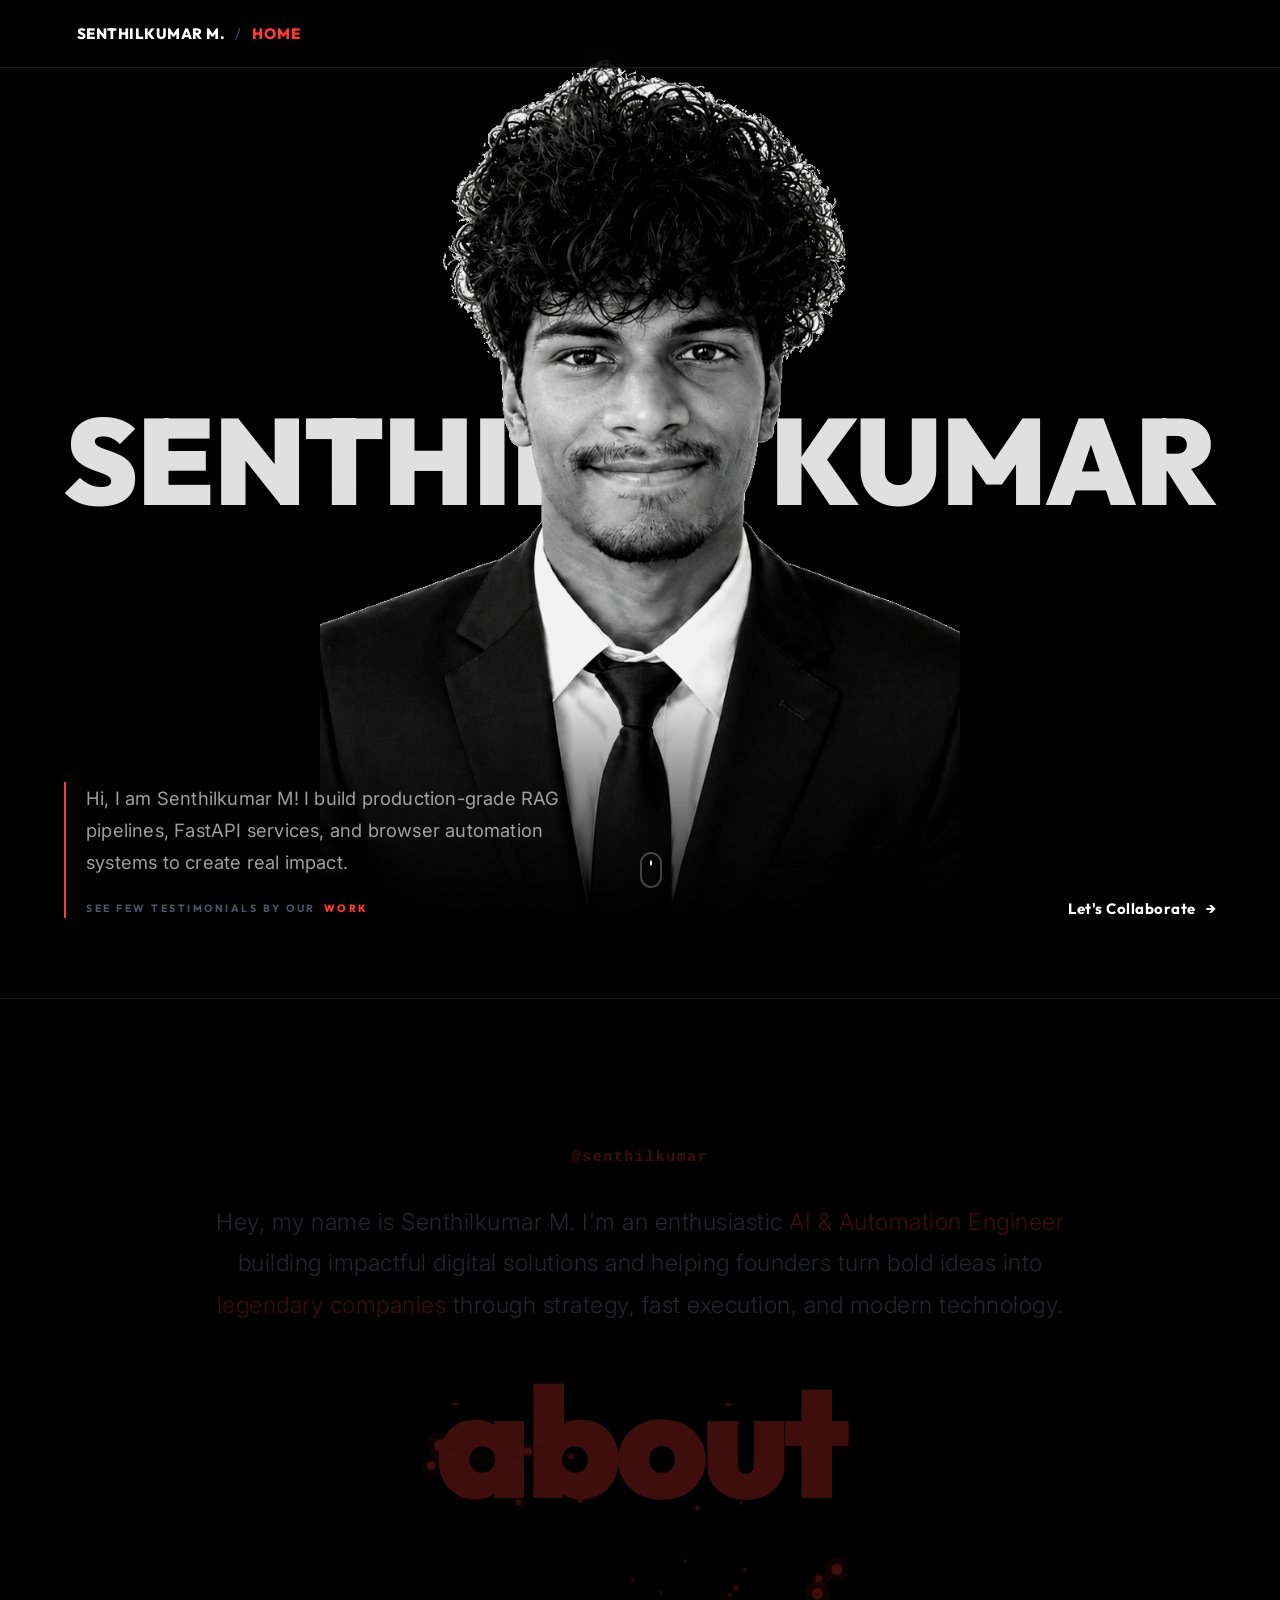
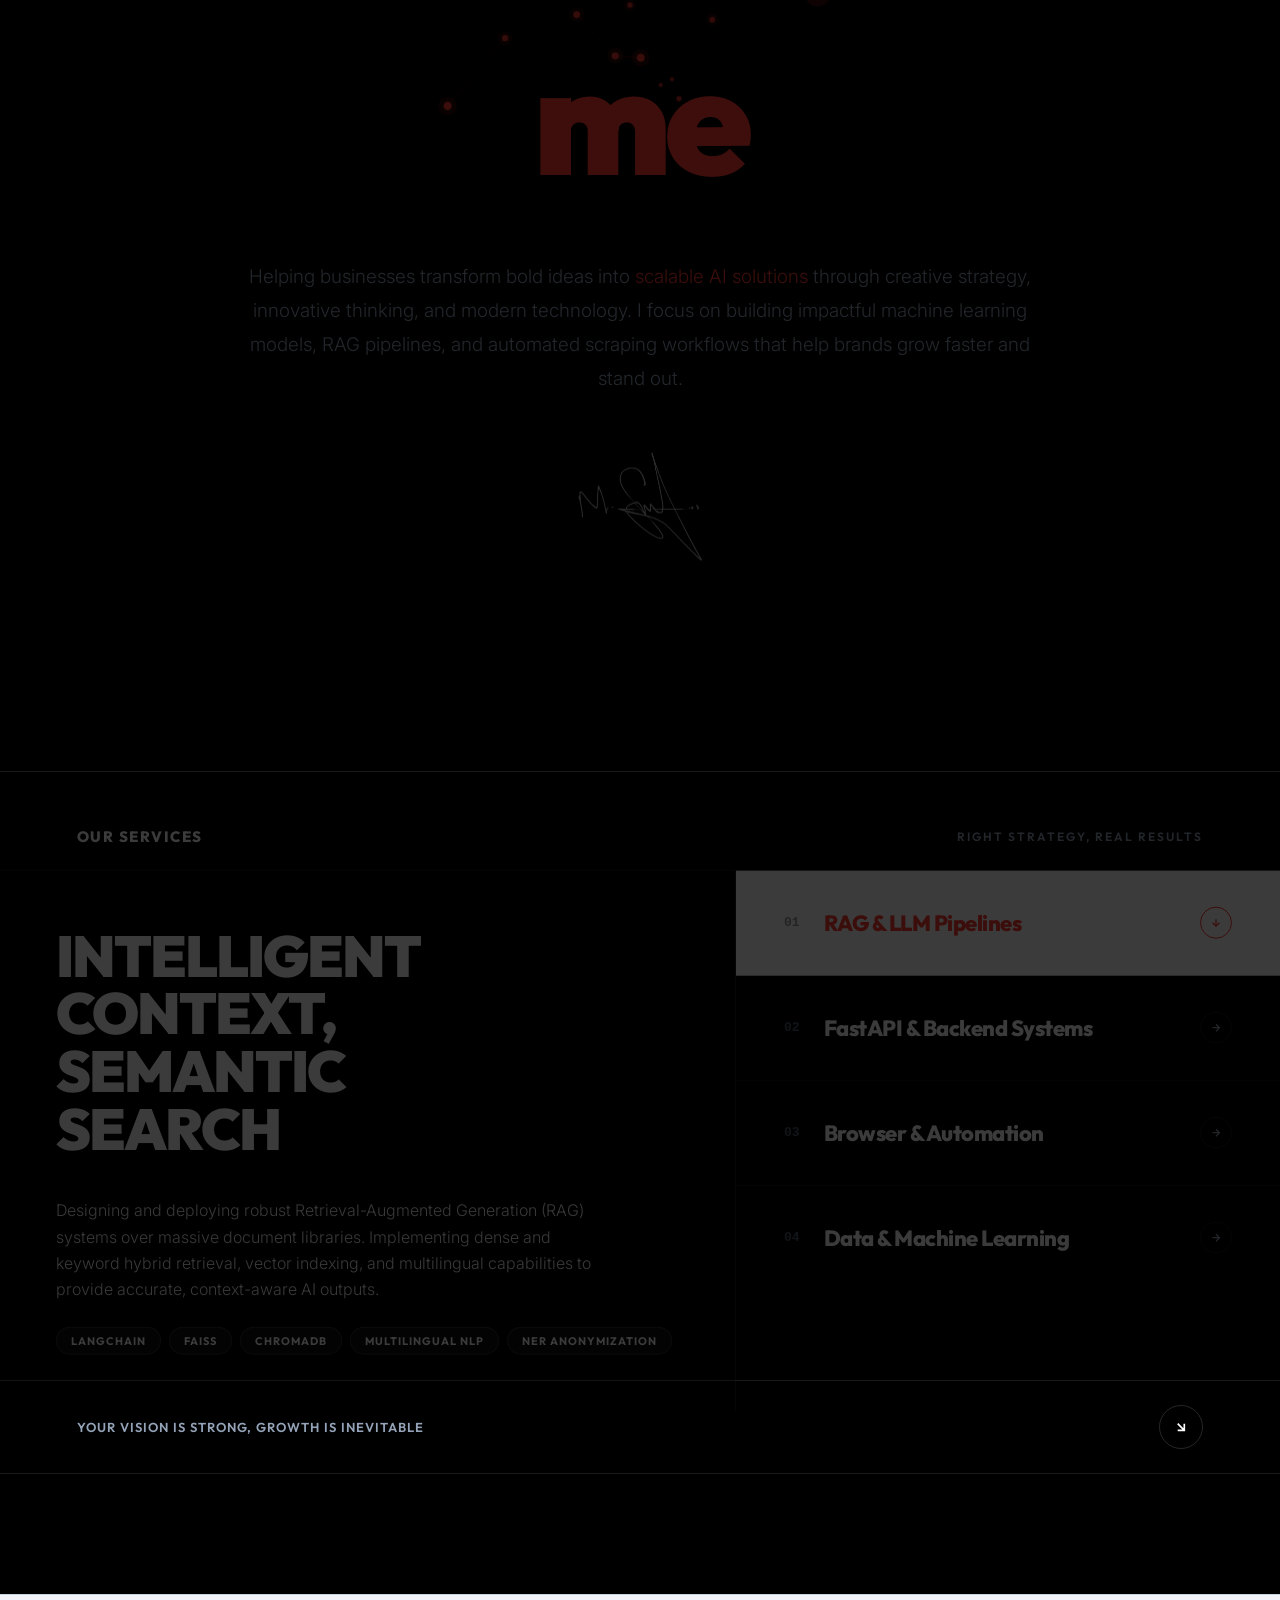
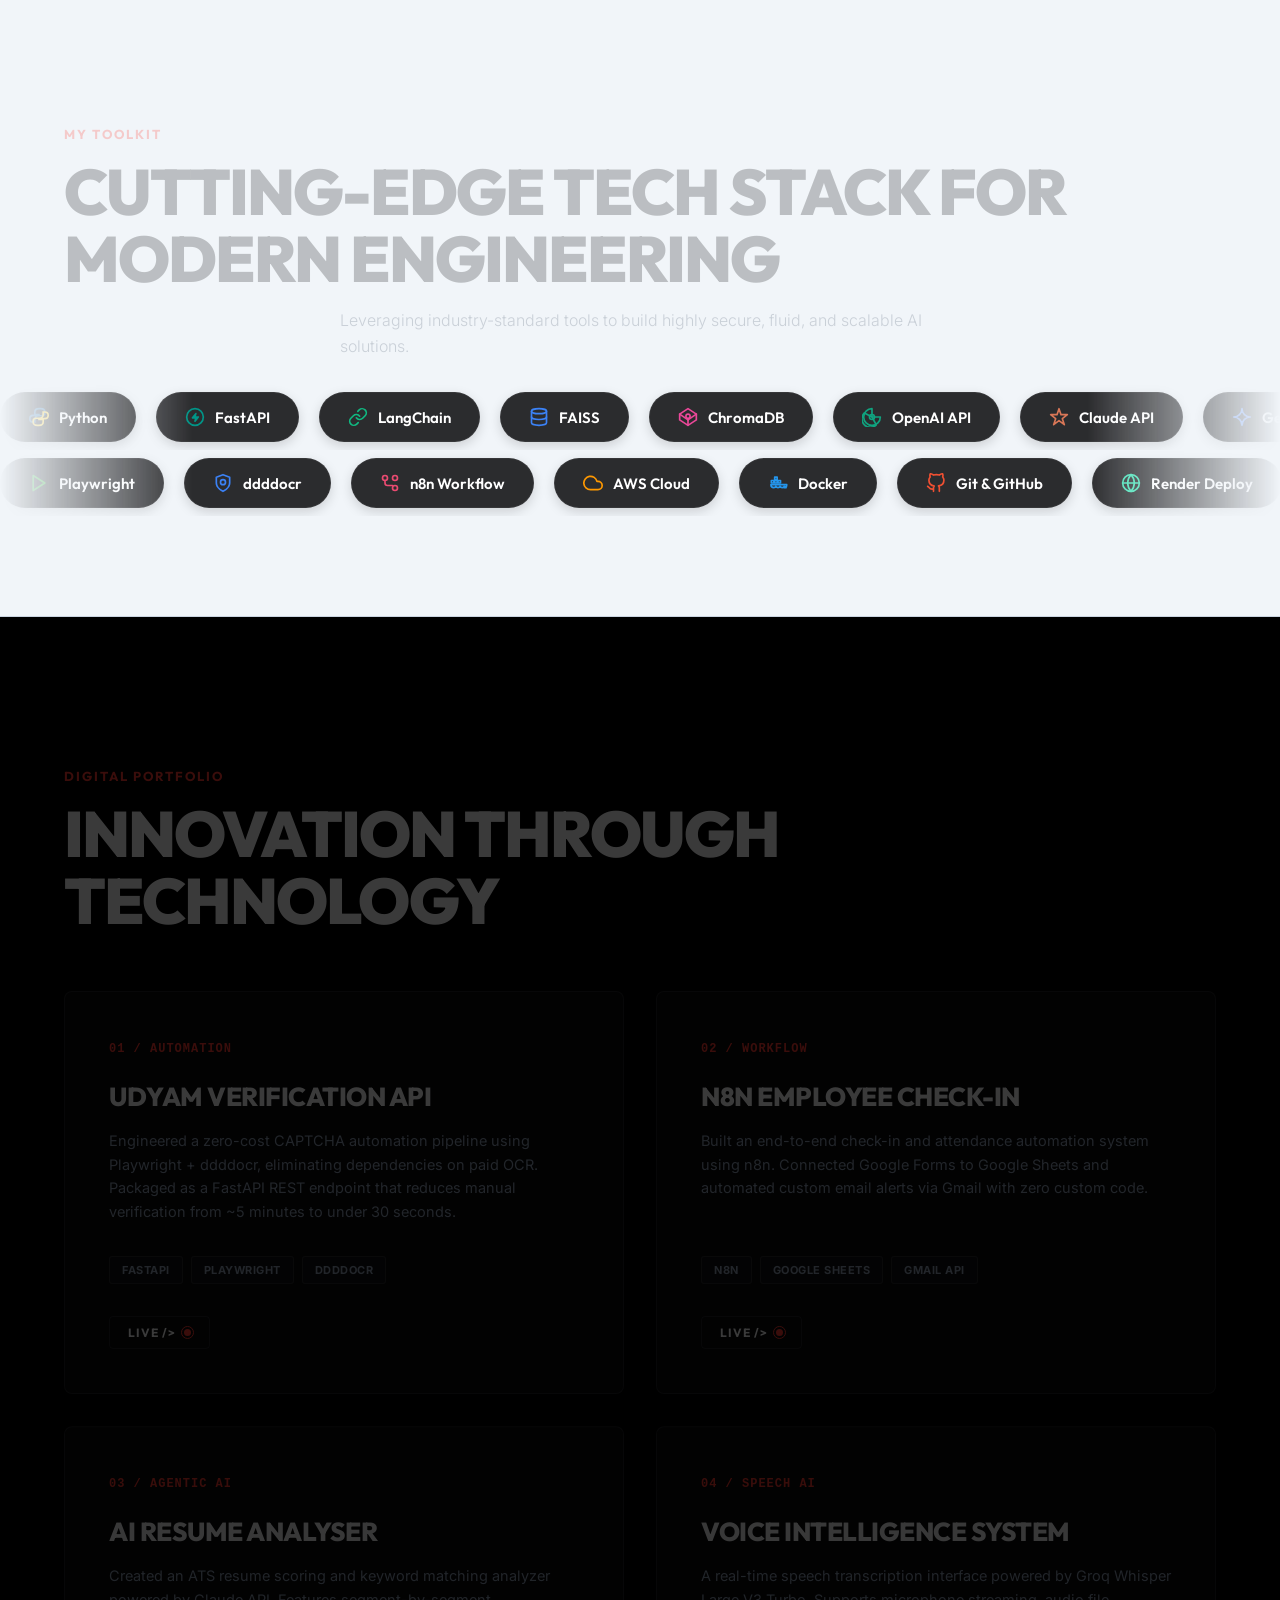
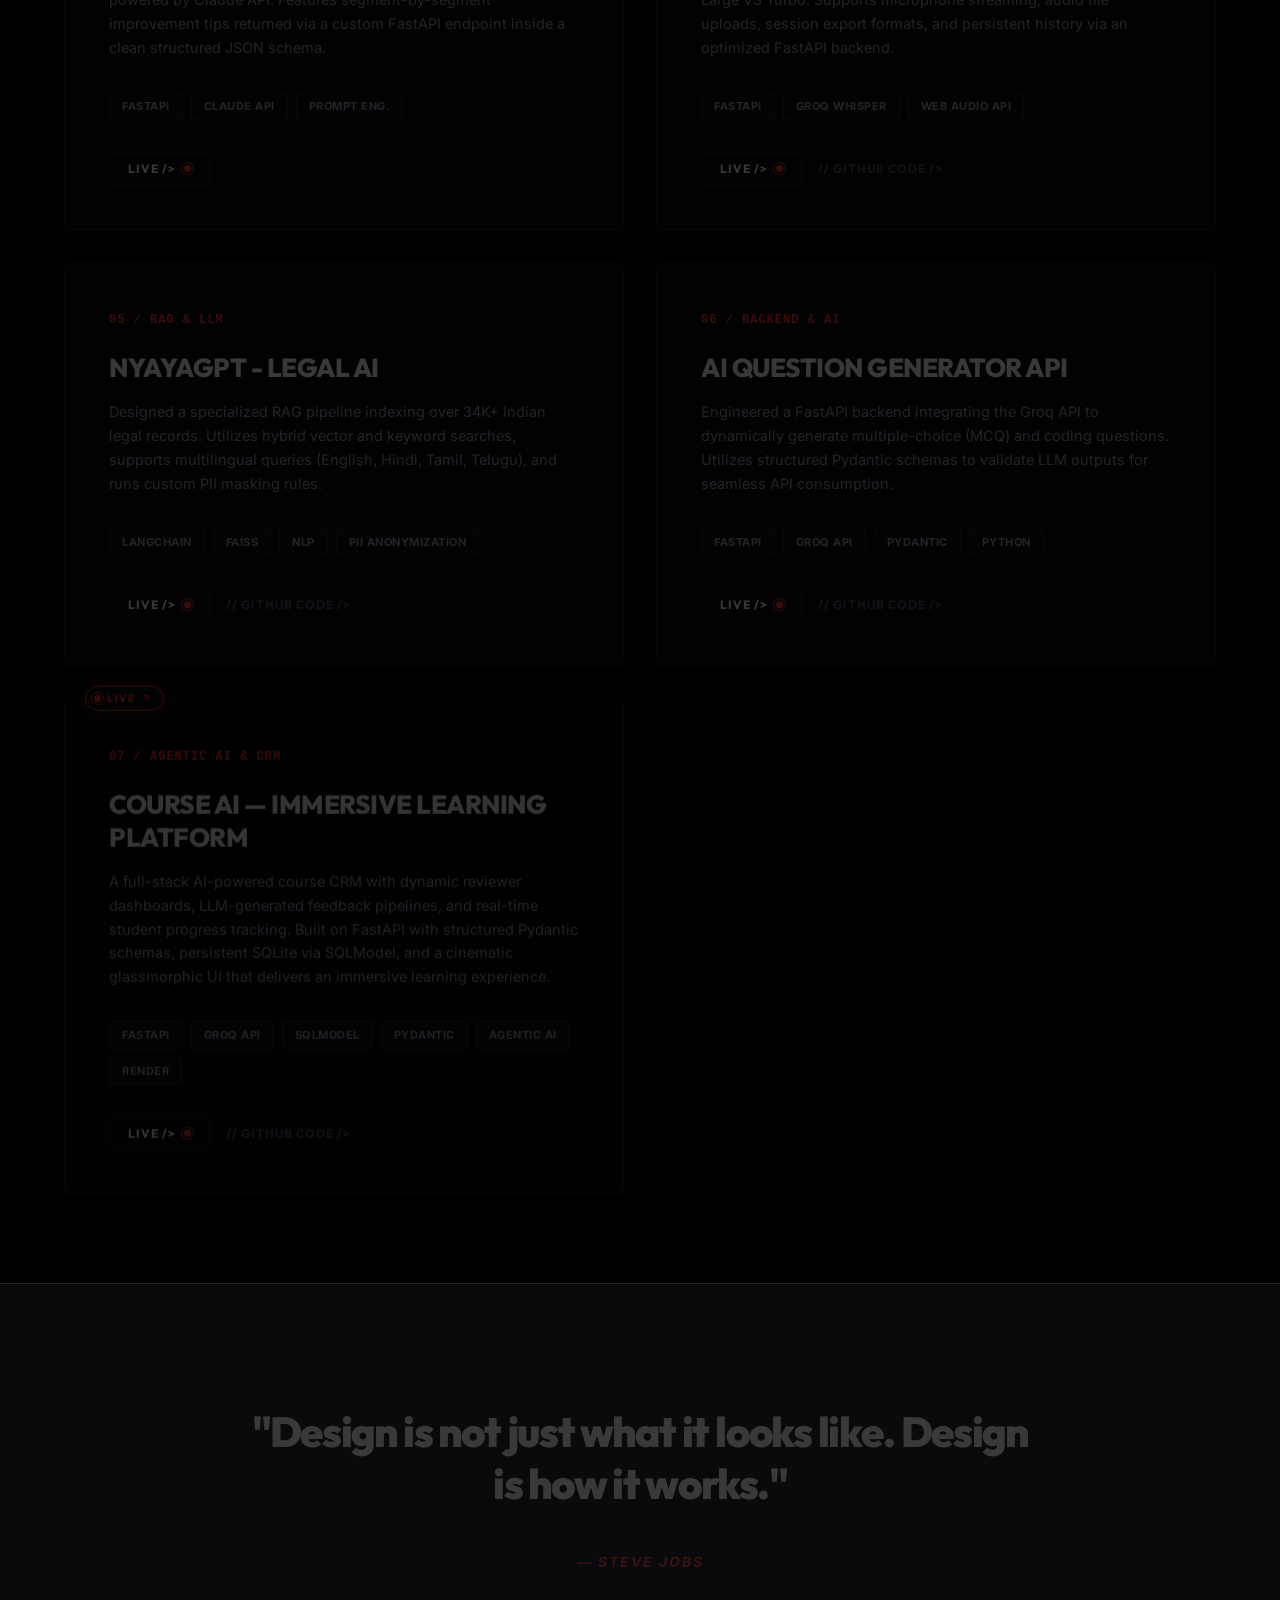
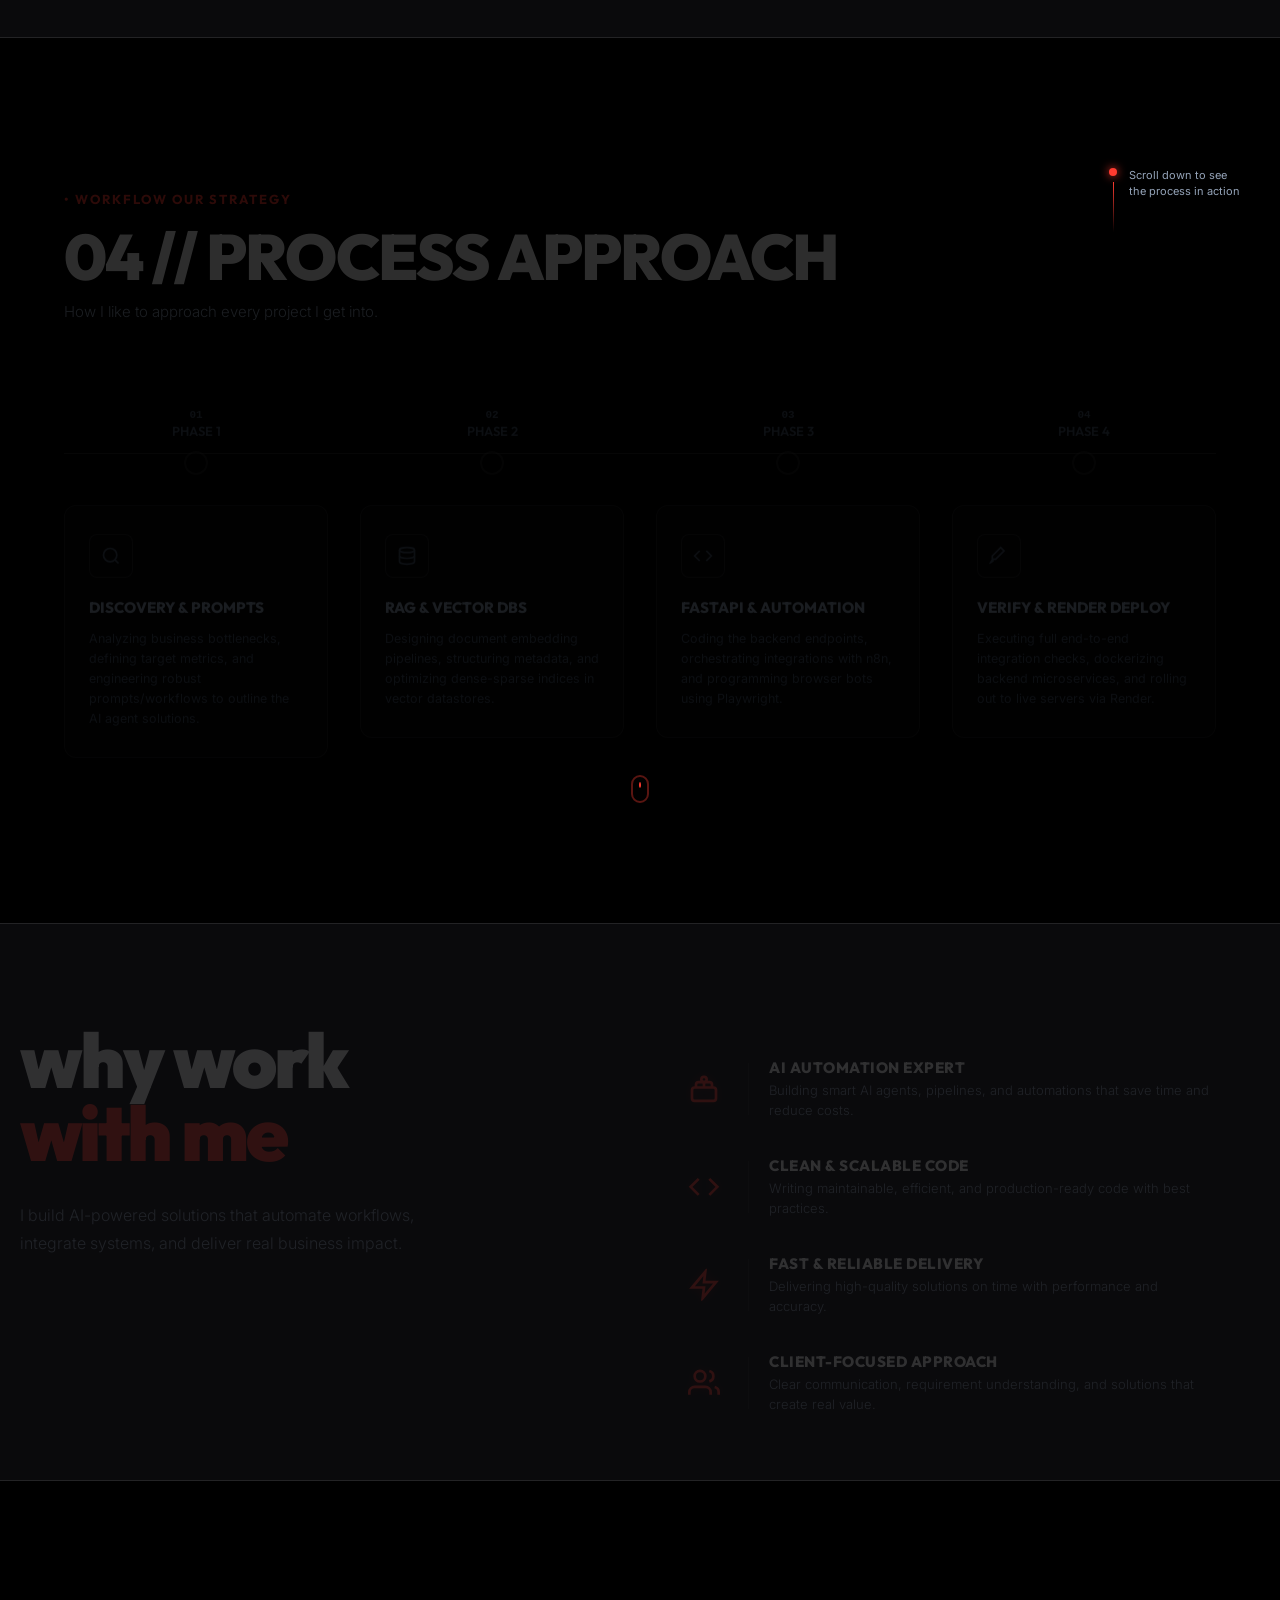
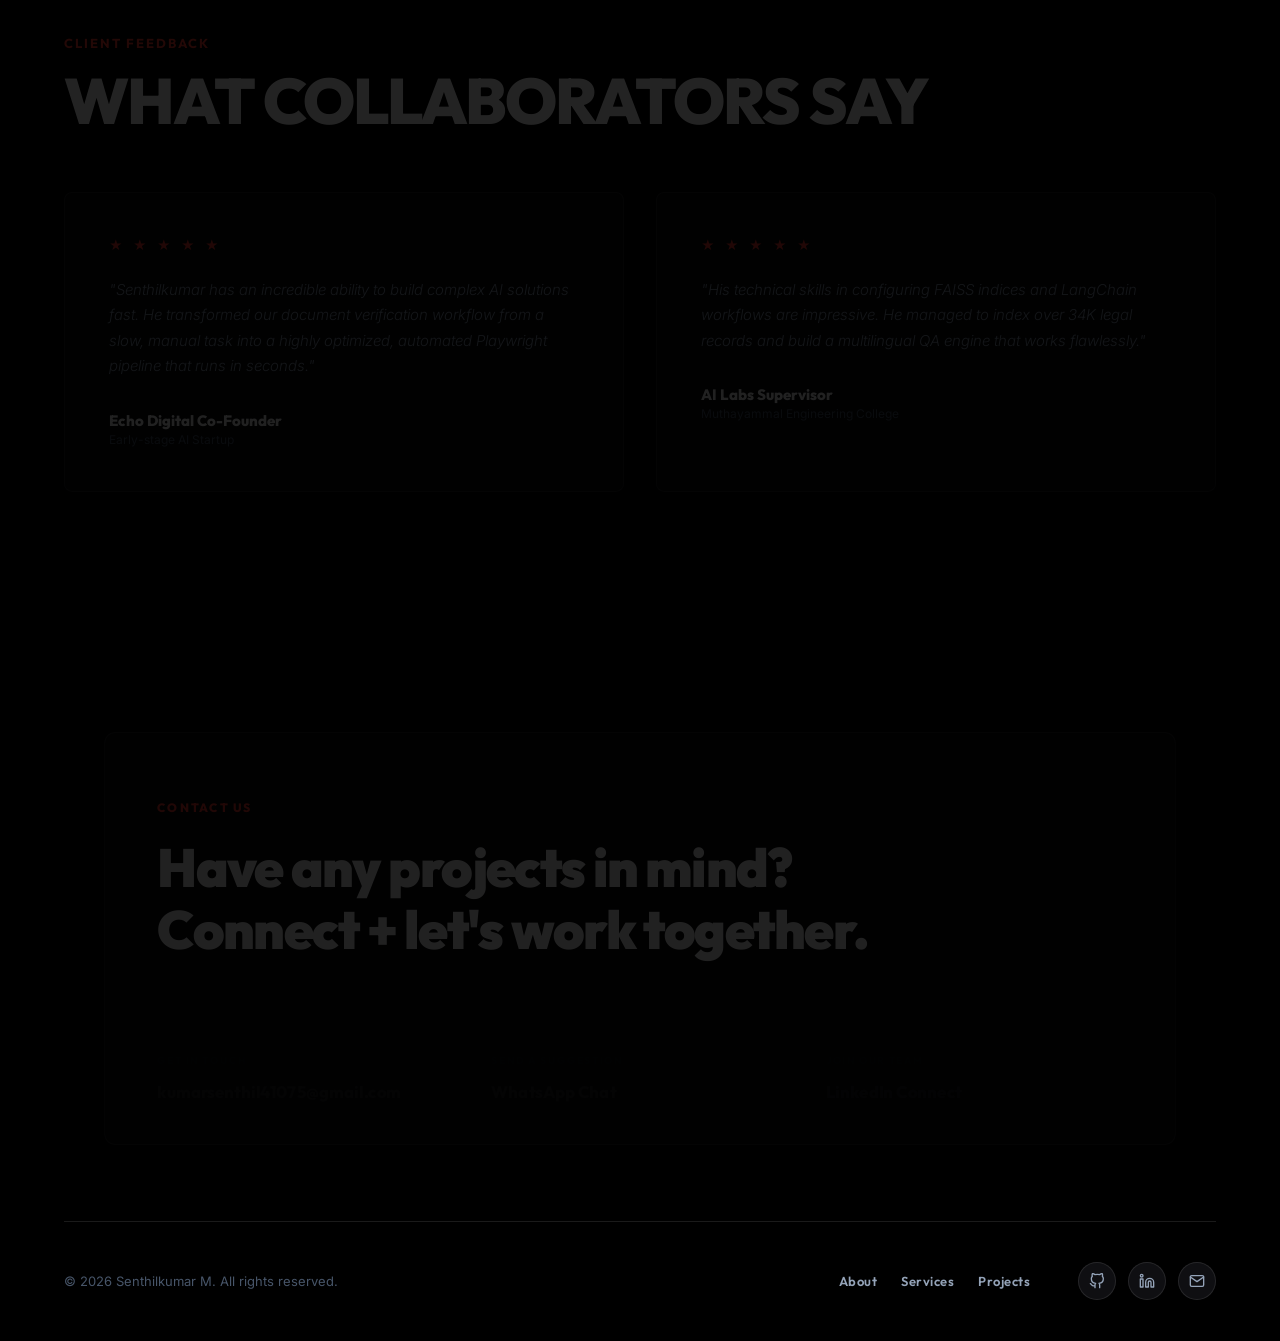
==== commit a1df6247: "feat: replace emoji skill badges with crisp SVG vector icons and hover animation" ====
--- a/index.html
+++ b/index.html
@@ -238,31 +238,31 @@
       <div class="marquee-row marquee-left">
         <div class="marquee-track">
           <!-- original content -->
-          <div class="tech-pill"><span class="tech-icon">🐍</span>Python</div>
-          <div class="tech-pill"><span class="tech-icon">⚡</span>FastAPI</div>
-          <div class="tech-pill"><span class="tech-icon">🦜</span>LangChain</div>
-          <div class="tech-pill"><span class="tech-icon">🗄️</span>FAISS</div>
-          <div class="tech-pill"><span class="tech-icon">📂</span>ChromaDB</div>
-          <div class="tech-pill"><span class="tech-icon">🤖</span>OpenAI API</div>
-          <div class="tech-pill"><span class="tech-icon">🧠</span>Claude API</div>
-          <div class="tech-pill"><span class="tech-icon">✨</span>Gemini API</div>
-          <div class="tech-pill"><span class="tech-icon">🔥</span>Groq API</div>
-          <div class="tech-pill"><span class="tech-icon">💡</span>Prompt Eng.</div>
-          <div class="tech-pill"><span class="tech-icon">🌀</span>GenAI</div>
-          <div class="tech-pill"><span class="tech-icon">🚀</span>LLMs</div>
+          <div class="tech-pill"><span class="tech-icon"><svg viewBox="0 0 24 24" fill="none" stroke="#3776AB" stroke-width="2"><path d="M12 2c-3 0-5 1.5-5 4v3h5v1H5c-2.5 0-4 1.5-4 4s1.5 4 4 4h2v-3c0-2.5 2-4.5 4.5-4.5h4c2 0 3.5-1.5 3.5-3.5V6c0-2.5-2-4-5-4z"/><path d="M12 22c3 0 5-1.5 5-4v-3h-5v-1h7c2.5 0 4-1.5 4-4s-1.5-4-4-4h-2v3c0 2.5-2 4.5-4.5 4.5h-4c-2 0-3.5 1.5-3.5 3.5V18c0 2.5 2 4 5 4z" stroke="#FFD43B"/></svg></span>Python</div>
+          <div class="tech-pill"><span class="tech-icon"><svg viewBox="0 0 24 24" fill="none" stroke="#009688" stroke-width="2" stroke-linecap="round" stroke-linejoin="round"><circle cx="12" cy="12" r="10"/><path d="M13 8l-4 5h4l-1 4 4-5h-4l1-4z"/></svg></span>FastAPI</div>
+          <div class="tech-pill"><span class="tech-icon"><svg viewBox="0 0 24 24" fill="none" stroke="#10B981" stroke-width="2" stroke-linecap="round" stroke-linejoin="round"><path d="M10 13a5 5 0 0 0 7.54.54l3-3a5 5 0 0 0-7.07-7.07l-1.72 1.71"/><path d="M14 11a5 5 0 0 0-7.54-.54l-3 3a5 5 0 0 0 7.07 7.07l1.71-1.71"/></svg></span>LangChain</div>
+          <div class="tech-pill"><span class="tech-icon"><svg viewBox="0 0 24 24" fill="none" stroke="#3B82F6" stroke-width="2" stroke-linecap="round" stroke-linejoin="round"><ellipse cx="12" cy="5" rx="9" ry="3"/><path d="M3 5v14c0 1.66 4 3 9 3s9-1.34 9-3V5"/><path d="M3 12c0 1.66 4 3 9 3s9-1.34 9-3"/></svg></span>FAISS</div>
+          <div class="tech-pill"><span class="tech-icon"><svg viewBox="0 0 24 24" fill="none" stroke="#EC4899" stroke-width="2" stroke-linecap="round" stroke-linejoin="round"><polygon points="12 2 22 8.5 22 15.5 12 22 2 15.5 2 8.5 12 2"/><line x1="12" y1="22" x2="12" y2="15.5"/><line x1="22" y1="8.5" x2="12" y2="15.5"/><line x1="2" y1="8.5" x2="12" y2="15.5"/><circle cx="12" cy="11" r="2.5"/></svg></span>ChromaDB</div>
+          <div class="tech-pill"><span class="tech-icon"><svg viewBox="0 0 24 24" fill="none" stroke="#10A37F" stroke-width="2" stroke-linecap="round" stroke-linejoin="round"><path d="M12 2a10 10 0 1 0 10 10H12V2z"/><path d="M12 12L2.88 7.12a10 10 0 0 0 14.24 14.24L12 12z"/><circle cx="12" cy="12" r="3"/></svg></span>OpenAI API</div>
+          <div class="tech-pill"><span class="tech-icon"><svg viewBox="0 0 24 24" fill="none" stroke="#D97757" stroke-width="2" stroke-linecap="round" stroke-linejoin="round"><path d="M12 2l2.4 7.2h7.6l-6 4.8 2.4 7.2-6.4-4.8-6.4 4.8 2.4-7.2-6-4.8h7.6z"/></svg></span>Claude API</div>
+          <div class="tech-pill"><span class="tech-icon"><svg viewBox="0 0 24 24" fill="none" stroke="#4E82EE" stroke-width="2" stroke-linecap="round" stroke-linejoin="round"><path d="M12 2C12 7.5 7.5 12 2 12C7.5 12 12 16.5 12 22C12 16.5 16.5 12 22 12C16.5 12 12 7.5 12 2Z"/></svg></span>Gemini API</div>
+          <div class="tech-pill"><span class="tech-icon"><svg viewBox="0 0 24 24" fill="none" stroke="#F97316" stroke-width="2" stroke-linecap="round" stroke-linejoin="round"><path d="M13 2L3 14h9l-1 8 10-12h-9l1-8z"/></svg></span>Groq API</div>
+          <div class="tech-pill"><span class="tech-icon"><svg viewBox="0 0 24 24" fill="none" stroke="#FACC15" stroke-width="2" stroke-linecap="round" stroke-linejoin="round"><path d="M9 18h6"/><path d="M10 22h4"/><path d="M15.09 14c.18-.98.65-1.74 1.41-2.5A4.65 4.65 0 0 0 18 8 6 6 0 0 0 6 8c0 1 .23 2.23 1.5 3.5A4.61 4.61 0 0 1 8.91 14"/></svg></span>Prompt Eng.</div>
+          <div class="tech-pill"><span class="tech-icon"><svg viewBox="0 0 24 24" fill="none" stroke="#A855F7" stroke-width="2" stroke-linecap="round" stroke-linejoin="round"><circle cx="18" cy="5" r="3"/><circle cx="6" cy="12" r="3"/><circle cx="18" cy="19" r="3"/><line x1="8.59" y1="13.51" x2="15.42" y2="17.49"/><line x1="15.41" y1="6.51" x2="8.59" y2="10.49"/></svg></span>GenAI</div>
+          <div class="tech-pill"><span class="tech-icon"><svg viewBox="0 0 24 24" fill="none" stroke="#06B6D4" stroke-width="2" stroke-linecap="round" stroke-linejoin="round"><path d="M9.5 2A2.5 2.5 0 0 1 12 4.5v15a2.5 2.5 0 0 1-4.96.44 2.5 2.5 0 0 1-2.96-3.08 3 3 0 0 1-.34-5.58 2.5 2.5 0 0 1 1.32-4.24 2.5 2.5 0 0 1 4.44-5A2.5 2.5 0 0 1 9.5 2Z"/><path d="M14.5 2A2.5 2.5 0 0 0 12 4.5v15a2.5 2.5 0 0 0 4.96.44 2.5 2.5 0 0 0 2.96-3.08 3 3 0 0 0 .34-5.58 2.5 2.5 0 0 0-1.32-4.24 2.5 2.5 0 0 0-4.44-5A2.5 2.5 0 0 0 14.5 2Z"/></svg></span>LLMs</div>
           <!-- duplicate content -->
-          <div class="tech-pill"><span class="tech-icon">🐍</span>Python</div>
-          <div class="tech-pill"><span class="tech-icon">⚡</span>FastAPI</div>
-          <div class="tech-pill"><span class="tech-icon">🦜</span>LangChain</div>
-          <div class="tech-pill"><span class="tech-icon">🗄️</span>FAISS</div>
-          <div class="tech-pill"><span class="tech-icon">📂</span>ChromaDB</div>
-          <div class="tech-pill"><span class="tech-icon">🤖</span>OpenAI API</div>
-          <div class="tech-pill"><span class="tech-icon">🧠</span>Claude API</div>
-          <div class="tech-pill"><span class="tech-icon">✨</span>Gemini API</div>
-          <div class="tech-pill"><span class="tech-icon">🔥</span>Groq API</div>
-          <div class="tech-pill"><span class="tech-icon">💡</span>Prompt Eng.</div>
-          <div class="tech-pill"><span class="tech-icon">🌀</span>GenAI</div>
-          <div class="tech-pill"><span class="tech-icon">🚀</span>LLMs</div>
+          <div class="tech-pill"><span class="tech-icon"><svg viewBox="0 0 24 24" fill="none" stroke="#3776AB" stroke-width="2"><path d="M12 2c-3 0-5 1.5-5 4v3h5v1H5c-2.5 0-4 1.5-4 4s1.5 4 4 4h2v-3c0-2.5 2-4.5 4.5-4.5h4c2 0 3.5-1.5 3.5-3.5V6c0-2.5-2-4-5-4z"/><path d="M12 22c3 0 5-1.5 5-4v-3h-5v-1h7c2.5 0 4-1.5 4-4s-1.5-4-4-4h-2v3c0 2.5-2 4.5-4.5 4.5h-4c-2 0-3.5 1.5-3.5 3.5V18c0 2.5 2 4 5 4z" stroke="#FFD43B"/></svg></span>Python</div>
+          <div class="tech-pill"><span class="tech-icon"><svg viewBox="0 0 24 24" fill="none" stroke="#009688" stroke-width="2" stroke-linecap="round" stroke-linejoin="round"><circle cx="12" cy="12" r="10"/><path d="M13 8l-4 5h4l-1 4 4-5h-4l1-4z"/></svg></span>FastAPI</div>
+          <div class="tech-pill"><span class="tech-icon"><svg viewBox="0 0 24 24" fill="none" stroke="#10B981" stroke-width="2" stroke-linecap="round" stroke-linejoin="round"><path d="M10 13a5 5 0 0 0 7.54.54l3-3a5 5 0 0 0-7.07-7.07l-1.72 1.71"/><path d="M14 11a5 5 0 0 0-7.54-.54l-3 3a5 5 0 0 0 7.07 7.07l1.71-1.71"/></svg></span>LangChain</div>
+          <div class="tech-pill"><span class="tech-icon"><svg viewBox="0 0 24 24" fill="none" stroke="#3B82F6" stroke-width="2" stroke-linecap="round" stroke-linejoin="round"><ellipse cx="12" cy="5" rx="9" ry="3"/><path d="M3 5v14c0 1.66 4 3 9 3s9-1.34 9-3V5"/><path d="M3 12c0 1.66 4 3 9 3s9-1.34 9-3"/></svg></span>FAISS</div>
+          <div class="tech-pill"><span class="tech-icon"><svg viewBox="0 0 24 24" fill="none" stroke="#EC4899" stroke-width="2" stroke-linecap="round" stroke-linejoin="round"><polygon points="12 2 22 8.5 22 15.5 12 22 2 15.5 2 8.5 12 2"/><line x1="12" y1="22" x2="12" y2="15.5"/><line x1="22" y1="8.5" x2="12" y2="15.5"/><line x1="2" y1="8.5" x2="12" y2="15.5"/><circle cx="12" cy="11" r="2.5"/></svg></span>ChromaDB</div>
+          <div class="tech-pill"><span class="tech-icon"><svg viewBox="0 0 24 24" fill="none" stroke="#10A37F" stroke-width="2" stroke-linecap="round" stroke-linejoin="round"><path d="M12 2a10 10 0 1 0 10 10H12V2z"/><path d="M12 12L2.88 7.12a10 10 0 0 0 14.24 14.24L12 12z"/><circle cx="12" cy="12" r="3"/></svg></span>OpenAI API</div>
+          <div class="tech-pill"><span class="tech-icon"><svg viewBox="0 0 24 24" fill="none" stroke="#D97757" stroke-width="2" stroke-linecap="round" stroke-linejoin="round"><path d="M12 2l2.4 7.2h7.6l-6 4.8 2.4 7.2-6.4-4.8-6.4 4.8 2.4-7.2-6-4.8h7.6z"/></svg></span>Claude API</div>
+          <div class="tech-pill"><span class="tech-icon"><svg viewBox="0 0 24 24" fill="none" stroke="#4E82EE" stroke-width="2" stroke-linecap="round" stroke-linejoin="round"><path d="M12 2C12 7.5 7.5 12 2 12C7.5 12 12 16.5 12 22C12 16.5 16.5 12 22 12C16.5 12 12 7.5 12 2Z"/></svg></span>Gemini API</div>
+          <div class="tech-pill"><span class="tech-icon"><svg viewBox="0 0 24 24" fill="none" stroke="#F97316" stroke-width="2" stroke-linecap="round" stroke-linejoin="round"><path d="M13 2L3 14h9l-1 8 10-12h-9l1-8z"/></svg></span>Groq API</div>
+          <div class="tech-pill"><span class="tech-icon"><svg viewBox="0 0 24 24" fill="none" stroke="#FACC15" stroke-width="2" stroke-linecap="round" stroke-linejoin="round"><path d="M9 18h6"/><path d="M10 22h4"/><path d="M15.09 14c.18-.98.65-1.74 1.41-2.5A4.65 4.65 0 0 0 18 8 6 6 0 0 0 6 8c0 1 .23 2.23 1.5 3.5A4.61 4.61 0 0 1 8.91 14"/></svg></span>Prompt Eng.</div>
+          <div class="tech-pill"><span class="tech-icon"><svg viewBox="0 0 24 24" fill="none" stroke="#A855F7" stroke-width="2" stroke-linecap="round" stroke-linejoin="round"><circle cx="18" cy="5" r="3"/><circle cx="6" cy="12" r="3"/><circle cx="18" cy="19" r="3"/><line x1="8.59" y1="13.51" x2="15.42" y2="17.49"/><line x1="15.41" y1="6.51" x2="8.59" y2="10.49"/></svg></span>GenAI</div>
+          <div class="tech-pill"><span class="tech-icon"><svg viewBox="0 0 24 24" fill="none" stroke="#06B6D4" stroke-width="2" stroke-linecap="round" stroke-linejoin="round"><path d="M9.5 2A2.5 2.5 0 0 1 12 4.5v15a2.5 2.5 0 0 1-4.96.44 2.5 2.5 0 0 1-2.96-3.08 3 3 0 0 1-.34-5.58 2.5 2.5 0 0 1 1.32-4.24 2.5 2.5 0 0 1 4.44-5A2.5 2.5 0 0 1 9.5 2Z"/><path d="M14.5 2A2.5 2.5 0 0 0 12 4.5v15a2.5 2.5 0 0 0 4.96.44 2.5 2.5 0 0 0 2.96-3.08 3 3 0 0 0 .34-5.58 2.5 2.5 0 0 0-1.32-4.24 2.5 2.5 0 0 0-4.44-5A2.5 2.5 0 0 0 14.5 2Z"/></svg></span>LLMs</div>
         </div>
       </div>
 
@@ -270,31 +270,31 @@
       <div class="marquee-row marquee-right">
         <div class="marquee-track">
           <!-- original content -->
-          <div class="tech-pill"><span class="tech-icon">🎭</span>Playwright</div>
-          <div class="tech-pill"><span class="tech-icon">🛡️</span>ddddocr</div>
-          <div class="tech-pill"><span class="tech-icon">🔗</span>n8n Workflow</div>
-          <div class="tech-pill"><span class="tech-icon">☁️</span>AWS Cloud</div>
-          <div class="tech-pill"><span class="tech-icon">🐳</span>Docker</div>
-          <div class="tech-pill"><span class="tech-icon">🐙</span>Git &amp; GitHub</div>
-          <div class="tech-pill"><span class="tech-icon">🌍</span>Render Deploy</div>
-          <div class="tech-pill"><span class="tech-icon">⚡</span>Convex (BaaS)</div>
-          <div class="tech-pill"><span class="tech-icon">📈</span>Streamlit</div>
-          <div class="tech-pill"><span class="tech-icon">📊</span>Pandas &amp; NumPy</div>
-          <div class="tech-pill"><span class="tech-icon">🖧</span>Machine Learning</div>
-          <div class="tech-pill"><span class="tech-icon">💾</span>SQL</div>
+          <div class="tech-pill"><span class="tech-icon"><svg viewBox="0 0 24 24" fill="none" stroke="#2EAD33" stroke-width="2" stroke-linecap="round" stroke-linejoin="round"><polygon points="5 3 19 12 5 21 5 3"/></svg></span>Playwright</div>
+          <div class="tech-pill"><span class="tech-icon"><svg viewBox="0 0 24 24" fill="none" stroke="#3B82F6" stroke-width="2" stroke-linecap="round" stroke-linejoin="round"><path d="M12 22s8-4 8-10V5l-8-3-8 3v7c0 6 8 10 8 10z"/><circle cx="12" cy="11" r="3"/></svg></span>ddddocr</div>
+          <div class="tech-pill"><span class="tech-icon"><svg viewBox="0 0 24 24" fill="none" stroke="#EA4B71" stroke-width="2" stroke-linecap="round" stroke-linejoin="round"><circle cx="6" cy="6" r="3"/><circle cx="18" cy="18" r="3"/><circle cx="18" cy="6" r="3"/><path d="M6 9v3a3 3 0 0 0 3 3h6"/></svg></span>n8n Workflow</div>
+          <div class="tech-pill"><span class="tech-icon"><svg viewBox="0 0 24 24" fill="none" stroke="#FF9900" stroke-width="2" stroke-linecap="round" stroke-linejoin="round"><path d="M18 10h-1.26A8 8 0 1 0 9 20h9a5 5 0 0 0 0-10z"/></svg></span>AWS Cloud</div>
+          <div class="tech-pill"><span class="tech-icon"><svg viewBox="0 0 24 24" fill="none" stroke="#2496ED" stroke-width="2" stroke-linecap="round" stroke-linejoin="round"><path d="M22 17.5c-1 0-2-.5-2.5-1.5-.5 1-1.5 1.5-2.5 1.5s-2-.5-2.5-1.5c-.5 1-1.5 1.5-2.5 1.5s-2-.5-2.5-1.5c-.5 1-1.5 1.5-2.5 1.5a3.5 3.5 0 0 1-3.5-3.5h19c0 2-1 3.5-3.5 3.5Z"/><rect x="4" y="9" width="3" height="3"/><rect x="8" y="9" width="3" height="3"/><rect x="12" y="9" width="3" height="3"/><rect x="8" y="5" width="3" height="3"/></svg></span>Docker</div>
+          <div class="tech-pill"><span class="tech-icon"><svg viewBox="0 0 24 24" fill="none" stroke="#F05032" stroke-width="2" stroke-linecap="round" stroke-linejoin="round"><path d="M9 19c-5 1.5-5-2.5-7-3m14 6v-3.87a3.37 3.37 0 0 0-.94-2.61c3.14-.35 6.44-1.54 6.44-7A5.44 5.44 0 0 0 20 4.77 5.07 5.07 0 0 0 19.91 1S18.73.65 16 2.48a13.38 13.38 0 0 0-7 0C6.27.65 5.09 1 5.09 1A5.07 5.07 0 0 0 5 4.77a5.44 5.44 0 0 0-1.5 3.78c0 5.42 3.3 6.61 6.44 7A3.37 3.37 0 0 0 9 18.13V22"/></svg></span>Git &amp; GitHub</div>
+          <div class="tech-pill"><span class="tech-icon"><svg viewBox="0 0 24 24" fill="none" stroke="#46E3B7" stroke-width="2" stroke-linecap="round" stroke-linejoin="round"><circle cx="12" cy="12" r="10"/><path d="M2 12h20"/><path d="M12 2a15.3 15.3 0 0 1 4 10 15.3 15.3 0 0 1-4 10 15.3 15.3 0 0 1-4-10 15.3 15.3 0 0 1 4-10z"/></svg></span>Render Deploy</div>
+          <div class="tech-pill"><span class="tech-icon"><svg viewBox="0 0 24 24" fill="none" stroke="#EE342F" stroke-width="2" stroke-linecap="round" stroke-linejoin="round"><polygon points="13 2 3 14 12 14 11 22 21 10 12 10 13 2"/></svg></span>Convex (BaaS)</div>
+          <div class="tech-pill"><span class="tech-icon"><svg viewBox="0 0 24 24" fill="none" stroke="#FF4B4B" stroke-width="2" stroke-linecap="round" stroke-linejoin="round"><path d="M3 3v18h18"/><rect x="7" y="10" width="3" height="8"/><rect x="12" y="6" width="3" height="12"/><rect x="17" y="13" width="3" height="5"/></svg></span>Streamlit</div>
+          <div class="tech-pill"><span class="tech-icon"><svg viewBox="0 0 24 24" fill="none" stroke="#4DABCF" stroke-width="2" stroke-linecap="round" stroke-linejoin="round"><path d="M21 16V8a2 2 0 0 0-1-1.73l-7-4a2 2 0 0 0-2 0l-7 4A2 2 0 0 0 3 8v8a2 2 0 0 0 1 1.73l7 4a2 2 0 0 0 2 0l7-4A2 2 0 0 0 21 16z"/><polyline points="3.27 6.96 12 12.01 20.73 6.96"/><line x1="12" y1="22.08" x2="12" y2="12"/></svg></span>Pandas &amp; NumPy</div>
+          <div class="tech-pill"><span class="tech-icon"><svg viewBox="0 0 24 24" fill="none" stroke="#10B981" stroke-width="2" stroke-linecap="round" stroke-linejoin="round"><circle cx="12" cy="5" r="3"/><line x1="12" y1="8" x2="12" y2="12"/><line x1="12" y1="12" x2="6" y2="16"/><line x1="12" y1="12" x2="18" y2="16"/><circle cx="6" cy="18" r="2"/><circle cx="18" cy="18" r="2"/></svg></span>Machine Learning</div>
+          <div class="tech-pill"><span class="tech-icon"><svg viewBox="0 0 24 24" fill="none" stroke="#38BDF8" stroke-width="2" stroke-linecap="round" stroke-linejoin="round"><ellipse cx="12" cy="5" rx="9" ry="3"/><path d="M21 12c0 1.66-4 3-9 3s-9-1.34-9-3"/><path d="M3 5v14c0 1.66 4 3 9 3s9-1.34 9-3V5"/></svg></span>SQL</div>
           <!-- duplicate content -->
-          <div class="tech-pill"><span class="tech-icon">🎭</span>Playwright</div>
-          <div class="tech-pill"><span class="tech-icon">🛡️</span>ddddocr</div>
-          <div class="tech-pill"><span class="tech-icon">🔗</span>n8n Workflow</div>
-          <div class="tech-pill"><span class="tech-icon">☁️</span>AWS Cloud</div>
-          <div class="tech-pill"><span class="tech-icon">🐳</span>Docker</div>
-          <div class="tech-pill"><span class="tech-icon">🐙</span>Git &amp; GitHub</div>
-          <div class="tech-pill"><span class="tech-icon">🌍</span>Render Deploy</div>
-          <div class="tech-pill"><span class="tech-icon">⚡</span>Convex (BaaS)</div>
-          <div class="tech-pill"><span class="tech-icon">📈</span>Streamlit</div>
-          <div class="tech-pill"><span class="tech-icon">📊</span>Pandas &amp; NumPy</div>
-          <div class="tech-pill"><span class="tech-icon">🖧</span>Machine Learning</div>
-          <div class="tech-pill"><span class="tech-icon">💾</span>SQL</div>
+          <div class="tech-pill"><span class="tech-icon"><svg viewBox="0 0 24 24" fill="none" stroke="#2EAD33" stroke-width="2" stroke-linecap="round" stroke-linejoin="round"><polygon points="5 3 19 12 5 21 5 3"/></svg></span>Playwright</div>
+          <div class="tech-pill"><span class="tech-icon"><svg viewBox="0 0 24 24" fill="none" stroke="#3B82F6" stroke-width="2" stroke-linecap="round" stroke-linejoin="round"><path d="M12 22s8-4 8-10V5l-8-3-8 3v7c0 6 8 10 8 10z"/><circle cx="12" cy="11" r="3"/></svg></span>ddddocr</div>
+          <div class="tech-pill"><span class="tech-icon"><svg viewBox="0 0 24 24" fill="none" stroke="#EA4B71" stroke-width="2" stroke-linecap="round" stroke-linejoin="round"><circle cx="6" cy="6" r="3"/><circle cx="18" cy="18" r="3"/><circle cx="18" cy="6" r="3"/><path d="M6 9v3a3 3 0 0 0 3 3h6"/></svg></span>n8n Workflow</div>
+          <div class="tech-pill"><span class="tech-icon"><svg viewBox="0 0 24 24" fill="none" stroke="#FF9900" stroke-width="2" stroke-linecap="round" stroke-linejoin="round"><path d="M18 10h-1.26A8 8 0 1 0 9 20h9a5 5 0 0 0 0-10z"/></svg></span>AWS Cloud</div>
+          <div class="tech-pill"><span class="tech-icon"><svg viewBox="0 0 24 24" fill="none" stroke="#2496ED" stroke-width="2" stroke-linecap="round" stroke-linejoin="round"><path d="M22 17.5c-1 0-2-.5-2.5-1.5-.5 1-1.5 1.5-2.5 1.5s-2-.5-2.5-1.5c-.5 1-1.5 1.5-2.5 1.5s-2-.5-2.5-1.5c-.5 1-1.5 1.5-2.5 1.5a3.5 3.5 0 0 1-3.5-3.5h19c0 2-1 3.5-3.5 3.5Z"/><rect x="4" y="9" width="3" height="3"/><rect x="8" y="9" width="3" height="3"/><rect x="12" y="9" width="3" height="3"/><rect x="8" y="5" width="3" height="3"/></svg></span>Docker</div>
+          <div class="tech-pill"><span class="tech-icon"><svg viewBox="0 0 24 24" fill="none" stroke="#F05032" stroke-width="2" stroke-linecap="round" stroke-linejoin="round"><path d="M9 19c-5 1.5-5-2.5-7-3m14 6v-3.87a3.37 3.37 0 0 0-.94-2.61c3.14-.35 6.44-1.54 6.44-7A5.44 5.44 0 0 0 20 4.77 5.07 5.07 0 0 0 19.91 1S18.73.65 16 2.48a13.38 13.38 0 0 0-7 0C6.27.65 5.09 1 5.09 1A5.07 5.07 0 0 0 5 4.77a5.44 5.44 0 0 0-1.5 3.78c0 5.42 3.3 6.61 6.44 7A3.37 3.37 0 0 0 9 18.13V22"/></svg></span>Git &amp; GitHub</div>
+          <div class="tech-pill"><span class="tech-icon"><svg viewBox="0 0 24 24" fill="none" stroke="#46E3B7" stroke-width="2" stroke-linecap="round" stroke-linejoin="round"><circle cx="12" cy="12" r="10"/><path d="M2 12h20"/><path d="M12 2a15.3 15.3 0 0 1 4 10 15.3 15.3 0 0 1-4 10 15.3 15.3 0 0 1-4-10 15.3 15.3 0 0 1 4-10z"/></svg></span>Render Deploy</div>
+          <div class="tech-pill"><span class="tech-icon"><svg viewBox="0 0 24 24" fill="none" stroke="#EE342F" stroke-width="2" stroke-linecap="round" stroke-linejoin="round"><polygon points="13 2 3 14 12 14 11 22 21 10 12 10 13 2"/></svg></span>Convex (BaaS)</div>
+          <div class="tech-pill"><span class="tech-icon"><svg viewBox="0 0 24 24" fill="none" stroke="#FF4B4B" stroke-width="2" stroke-linecap="round" stroke-linejoin="round"><path d="M3 3v18h18"/><rect x="7" y="10" width="3" height="8"/><rect x="12" y="6" width="3" height="12"/><rect x="17" y="13" width="3" height="5"/></svg></span>Streamlit</div>
+          <div class="tech-pill"><span class="tech-icon"><svg viewBox="0 0 24 24" fill="none" stroke="#4DABCF" stroke-width="2" stroke-linecap="round" stroke-linejoin="round"><path d="M21 16V8a2 2 0 0 0-1-1.73l-7-4a2 2 0 0 0-2 0l-7 4A2 2 0 0 0 3 8v8a2 2 0 0 0 1 1.73l7 4a2 2 0 0 0 2 0l7-4A2 2 0 0 0 21 16z"/><polyline points="3.27 6.96 12 12.01 20.73 6.96"/><line x1="12" y1="22.08" x2="12" y2="12"/></svg></span>Pandas &amp; NumPy</div>
+          <div class="tech-pill"><span class="tech-icon"><svg viewBox="0 0 24 24" fill="none" stroke="#10B981" stroke-width="2" stroke-linecap="round" stroke-linejoin="round"><circle cx="12" cy="5" r="3"/><line x1="12" y1="8" x2="12" y2="12"/><line x1="12" y1="12" x2="6" y2="16"/><line x1="12" y1="12" x2="18" y2="16"/><circle cx="6" cy="18" r="2"/><circle cx="18" cy="18" r="2"/></svg></span>Machine Learning</div>
+          <div class="tech-pill"><span class="tech-icon"><svg viewBox="0 0 24 24" fill="none" stroke="#38BDF8" stroke-width="2" stroke-linecap="round" stroke-linejoin="round"><ellipse cx="12" cy="5" rx="9" ry="3"/><path d="M21 12c0 1.66-4 3-9 3s-9-1.34-9-3"/><path d="M3 5v14c0 1.66 4 3 9 3s9-1.34 9-3V5"/></svg></span>SQL</div>
         </div>
       </div>
     </div>
@@ -445,6 +445,43 @@
               id="link-question-generator-live">live /&gt;<span class="live-dot"></span></a>
             <a href="https://github.com/SENTHIL-NETXYPER" target="_blank" class="project-btn-source"
               id="link-question-generator-source">// GitHub Code /&gt;</a>
+          </div>
+        </div>
+
+        <!-- Project 7: Course AI -->
+        <div class="project-card project-card--featured" id="project-course-ai">
+          <!-- Floating LIVE Badge -->
+          <a href="https://ai-course-crm.onrender.com" target="_blank" rel="noopener noreferrer"
+            class="floating-live-badge" id="badge-course-ai-live" aria-label="View Course AI live">
+            <span class="floating-live-dot"></span>
+            <span class="floating-live-text">LIVE</span>
+            <svg class="floating-live-arrow" width="10" height="10" viewBox="0 0 24 24" fill="none"
+              stroke="currentColor" stroke-width="3">
+              <path d="M7 17L17 7M7 7h10v10"></path>
+            </svg>
+          </a>
+          <div class="project-header">
+            <span class="project-num">07 / AGENTIC AI &amp; CRM</span>
+          </div>
+          <h3 class="project-title">Course AI — Immersive Learning Platform</h3>
+          <p class="project-desc">
+            A full-stack AI-powered course CRM with dynamic reviewer dashboards, LLM-generated feedback pipelines,
+            and real-time student progress tracking. Built on FastAPI with structured Pydantic schemas, persistent
+            SQLite via SQLModel, and a cinematic glassmorphic UI that delivers an immersive learning experience.
+          </p>
+          <div class="project-tech">
+            <span>FastAPI</span>
+            <span>Groq API</span>
+            <span>SQLModel</span>
+            <span>Pydantic</span>
+            <span>Agentic AI</span>
+            <span>Render</span>
+          </div>
+          <div class="project-links">
+            <a href="https://ai-course-crm.onrender.com" target="_blank" class="project-btn-more"
+              id="link-course-ai-live">live /&gt;<span class="live-dot"></span></a>
+            <a href="https://github.com/SENTHIL-NETXYPER" target="_blank" class="project-btn-source"
+              id="link-course-ai-source">// GitHub Code /&gt;</a>
           </div>
         </div>
 
--- a/style.css
+++ b/style.css
@@ -44,6 +44,7 @@
   font-family: var(--font-body);
   font-size: 16px;
   -webkit-font-smoothing: antialiased;
+  overflow-x: hidden;
 }
 
 body {
@@ -975,7 +976,22 @@
 }
 
 .tech-icon {
-  font-size: 18px;
+  display: inline-flex;
+  align-items: center;
+  justify-content: center;
+  width: 20px;
+  height: 20px;
+  flex-shrink: 0;
+}
+
+.tech-icon svg {
+  width: 100%;
+  height: 100%;
+  transition: transform 0.25s cubic-bezier(0.34, 1.56, 0.64, 1);
+}
+
+.tech-pill:hover .tech-icon svg {
+  transform: scale(1.18) rotate(4deg);
 }
 
 /* ==========================================================================
@@ -1145,6 +1161,99 @@
 }
 
 /* ==========================================================================
+   FEATURED PROJECT CARD — Floating LIVE Badge
+   ========================================================================== */
+.project-card--featured {
+  position: relative;
+  overflow: visible;
+}
+
+/* The floating badge pill anchored to the top-left corner */
+.floating-live-badge {
+  position: absolute;
+  top: -14px;
+  left: 20px;
+  display: inline-flex;
+  align-items: center;
+  gap: 6px;
+  background: #0f0f0f;
+  border: 1.5px solid var(--accent-color);
+  color: var(--accent-color);
+  font-family: var(--font-display);
+  font-size: 10px;
+  font-weight: 800;
+  letter-spacing: 1.5px;
+  text-transform: uppercase;
+  padding: 5px 12px 5px 8px;
+  border-radius: 20px;
+  text-decoration: none;
+  z-index: 20;
+  cursor: pointer;
+  box-shadow: 0 0 14px rgba(220, 38, 38, 0.35), 0 2px 8px rgba(0,0,0,0.5);
+  transition: transform 0.25s ease, box-shadow 0.25s ease, background 0.25s ease;
+  animation: badge-float 3s ease-in-out infinite;
+}
+
+.floating-live-badge:hover {
+  background: var(--accent-color);
+  color: #fff;
+  transform: translateY(-3px) scale(1.06);
+  box-shadow: 0 0 24px rgba(220, 38, 38, 0.6), 0 4px 16px rgba(0,0,0,0.5);
+}
+
+/* Animated pulsing dot inside the badge */
+.floating-live-dot {
+  display: inline-block;
+  width: 7px;
+  height: 7px;
+  background-color: var(--accent-color);
+  border-radius: 50%;
+  position: relative;
+  flex-shrink: 0;
+  transition: background 0.25s ease;
+}
+
+.floating-live-badge:hover .floating-live-dot {
+  background-color: #fff;
+}
+
+.floating-live-dot::after {
+  content: '';
+  position: absolute;
+  top: -3px;
+  left: -3px;
+  right: -3px;
+  bottom: -3px;
+  border: 1px solid var(--accent-color);
+  border-radius: 50%;
+  animation: live-pulse 1.4s ease-out infinite;
+}
+
+.floating-live-badge:hover .floating-live-dot::after {
+  border-color: rgba(255,255,255,0.6);
+}
+
+.floating-live-text {
+  color: inherit;
+}
+
+.floating-live-arrow {
+  opacity: 0.8;
+  transition: transform 0.2s ease, opacity 0.2s ease;
+}
+
+.floating-live-badge:hover .floating-live-arrow {
+  transform: translate(2px, -2px);
+  opacity: 1;
+}
+
+/* Subtle float animation */
+@keyframes badge-float {
+  0%, 100% { transform: translateY(0px); }
+  50%       { transform: translateY(-4px); }
+}
+
+/* ==========================================================================
    PHILOSOPHY QUOTE SECTION
    ========================================================================== */
 .philosophy-section {
@@ -1901,6 +2010,25 @@
     width: 120px;
   }
 
+  /* Prevent full-width marquee from overflowing on small screens */
+  .marquee-row {
+    width: 100%;
+    margin-left: 0;
+    margin-right: 0;
+    left: 0;
+    right: 0;
+  }
+
+  /* Services responsive tweaks */
+  .services-header-row {
+    padding: 16px 20px;
+  }
+
+  .services-preview-col {
+    padding: 32px 20px;
+    min-height: auto;
+  }
+
   .service-menu-item {
     padding: 24px;
   }
@@ -1909,8 +2037,25 @@
     gap: 16px;
   }
 
+  .services-footer-row {
+    padding: 20px 16px;
+    flex-direction: column;
+    gap: 16px;
+    text-align: center;
+  }
+
   .process-timeline {
     grid-template-columns: 1fr;
+  }
+
+  /* Projects responsive tweaks */
+  .project-card {
+    padding: 28px 20px;
+  }
+
+  .project-links {
+    flex-wrap: wrap;
+    gap: 12px;
   }
 
   .testimonials-grid {
@@ -1930,6 +2075,12 @@
   .footer-right-block {
     flex-direction: column;
     gap: 24px;
+  }
+
+  .footer-links-nav {
+    flex-wrap: wrap;
+    justify-content: center;
+    gap: 16px 24px;
   }
 }
 
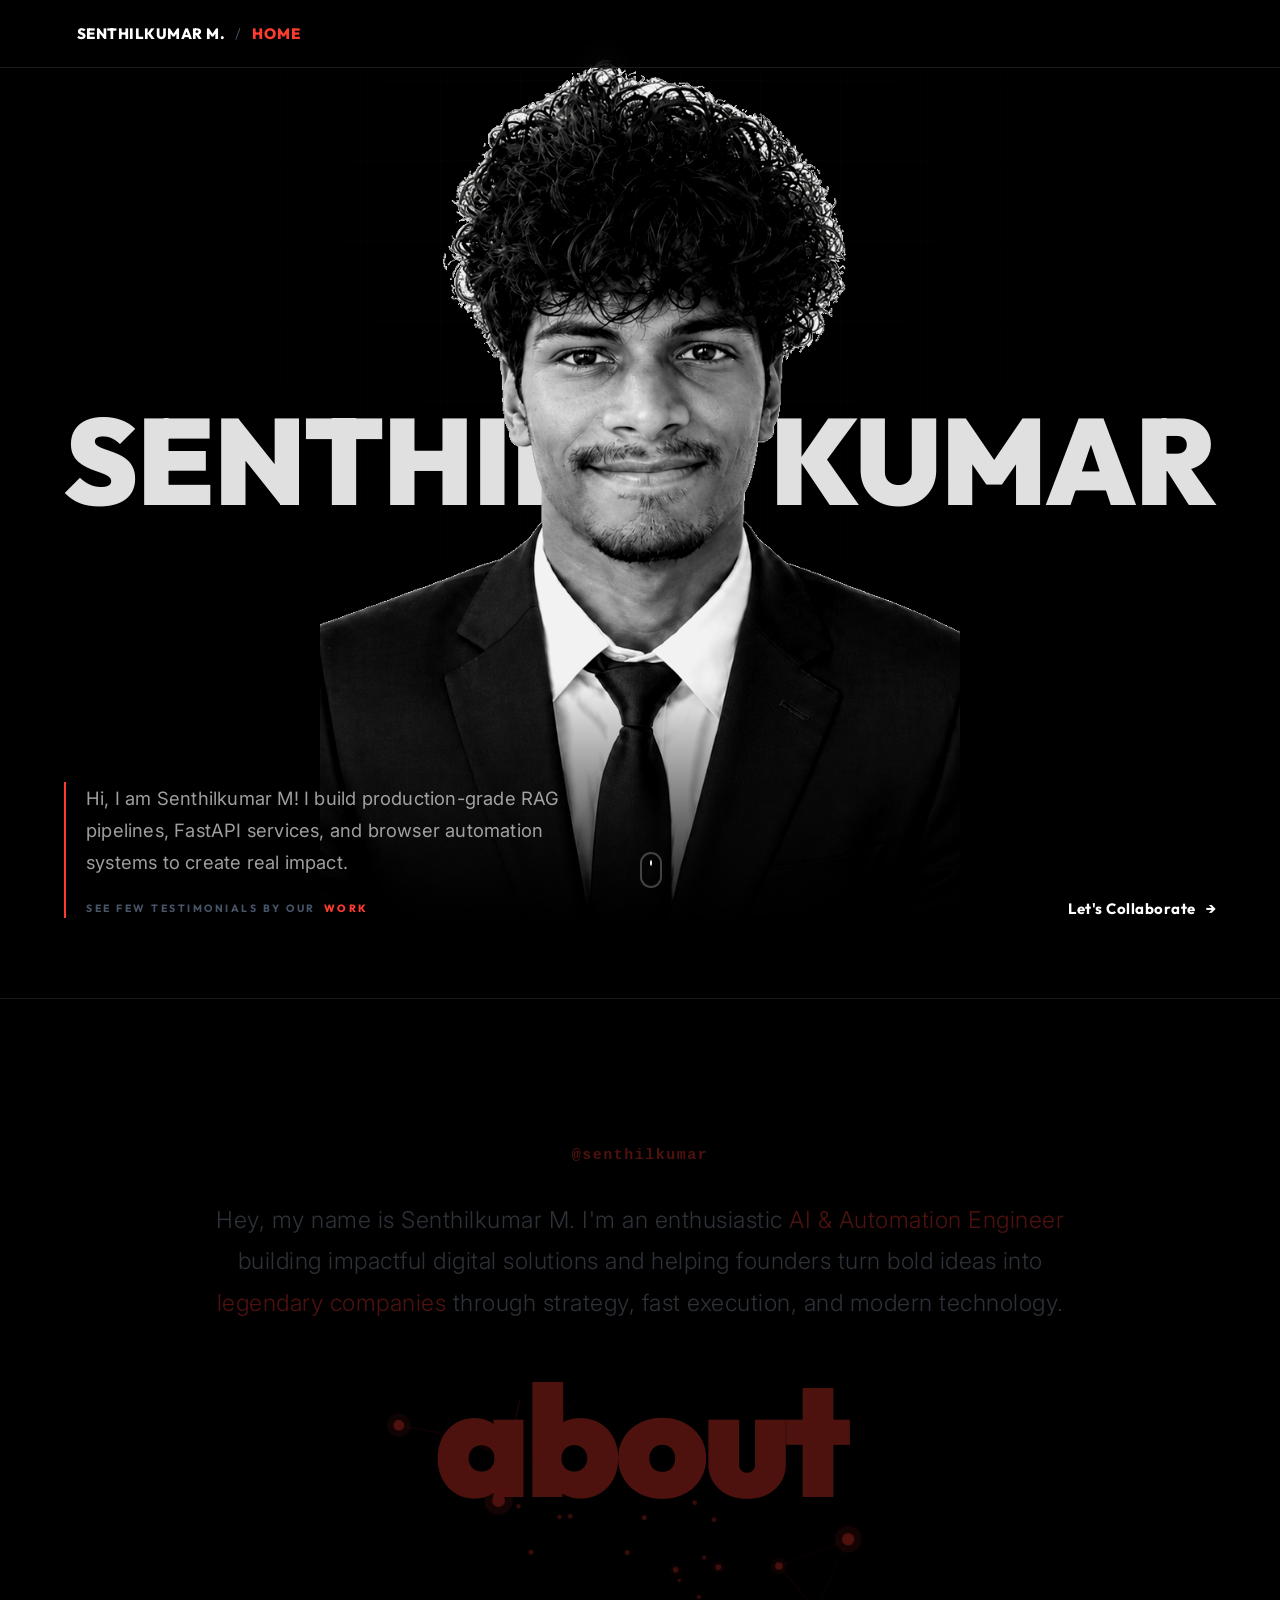
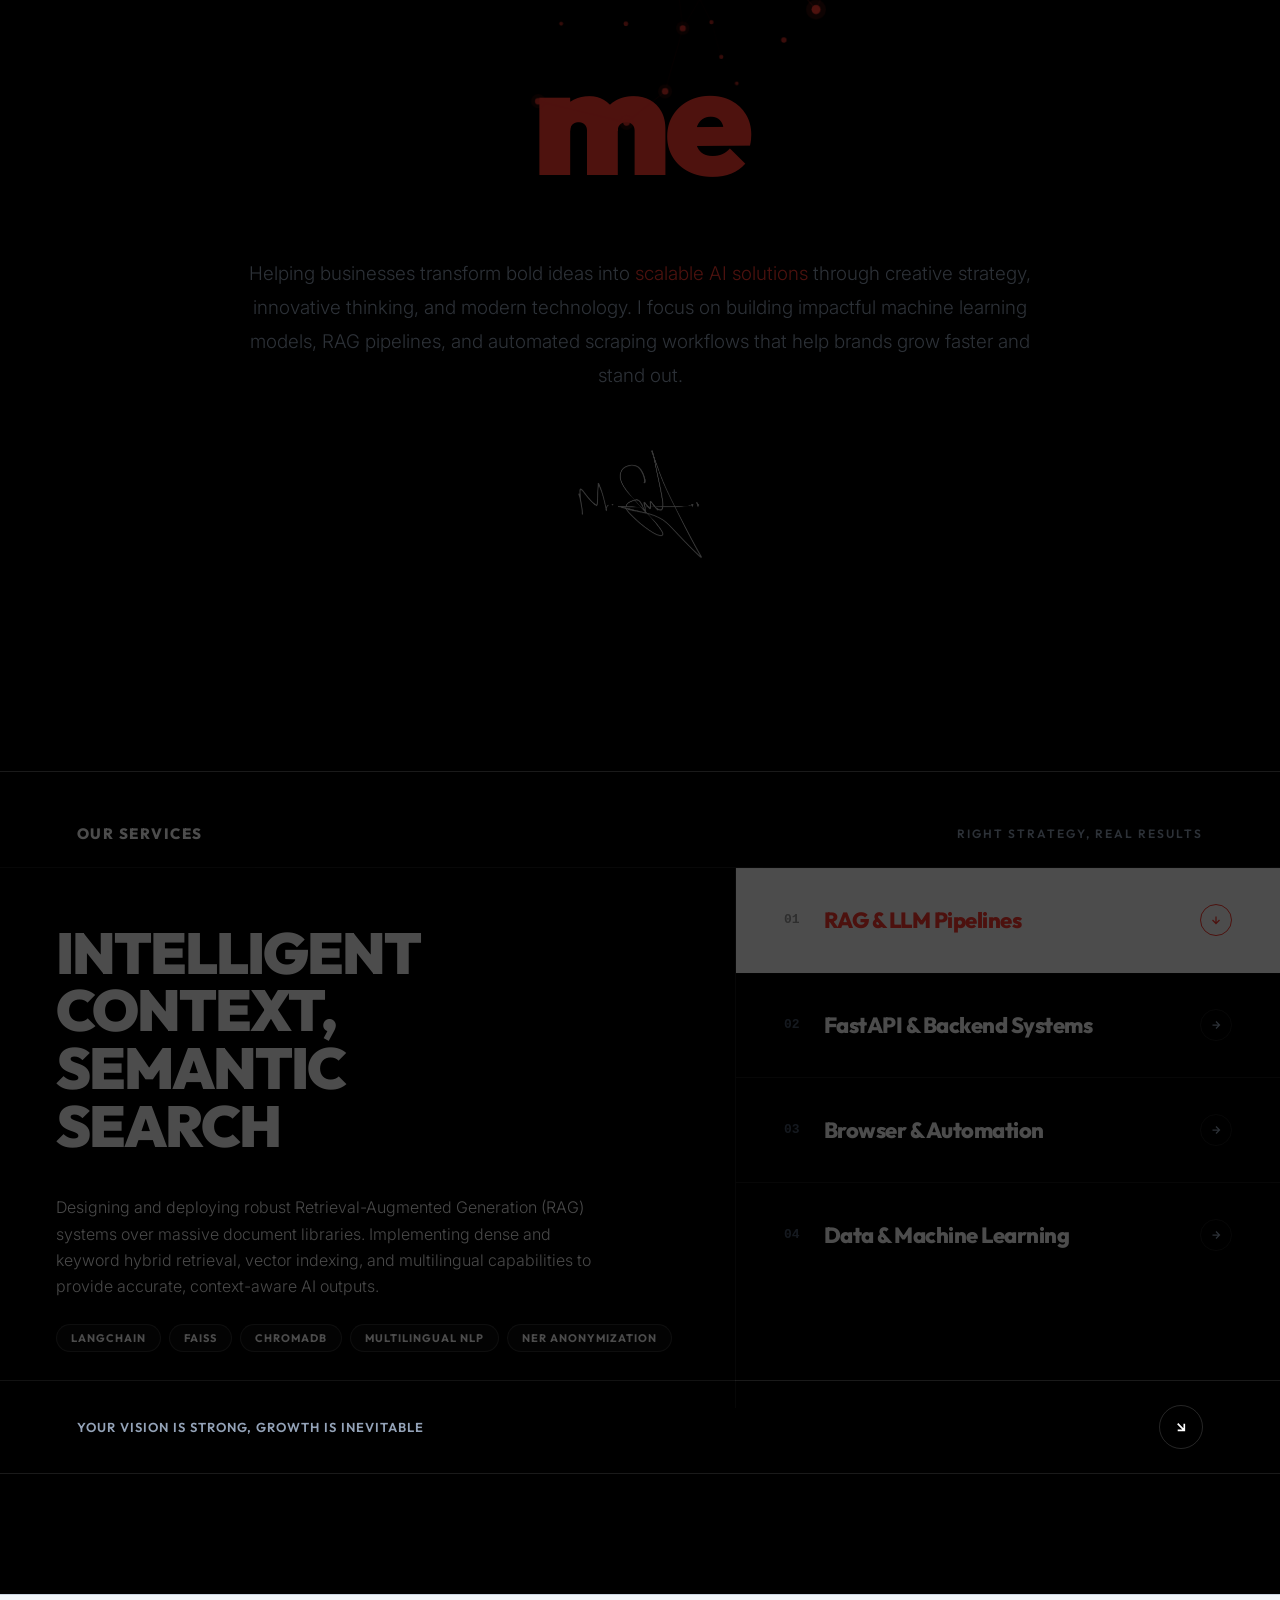
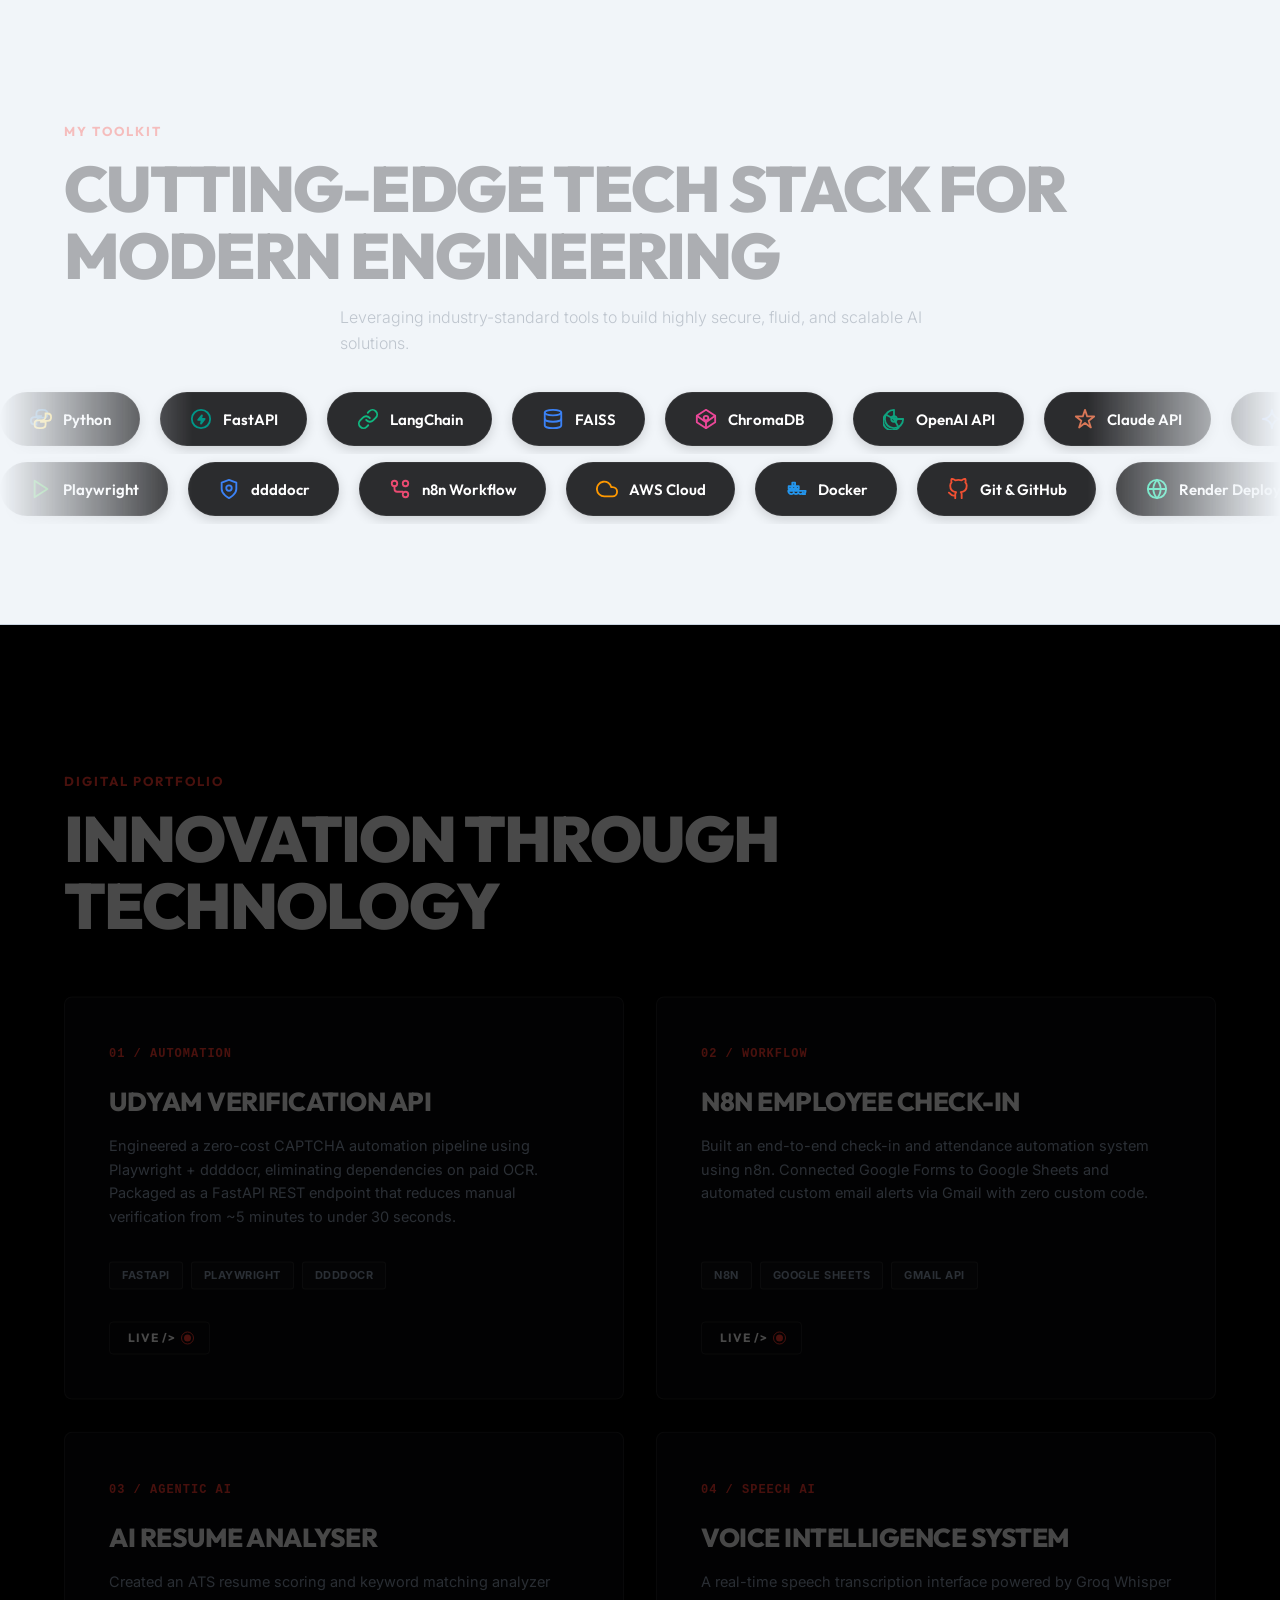
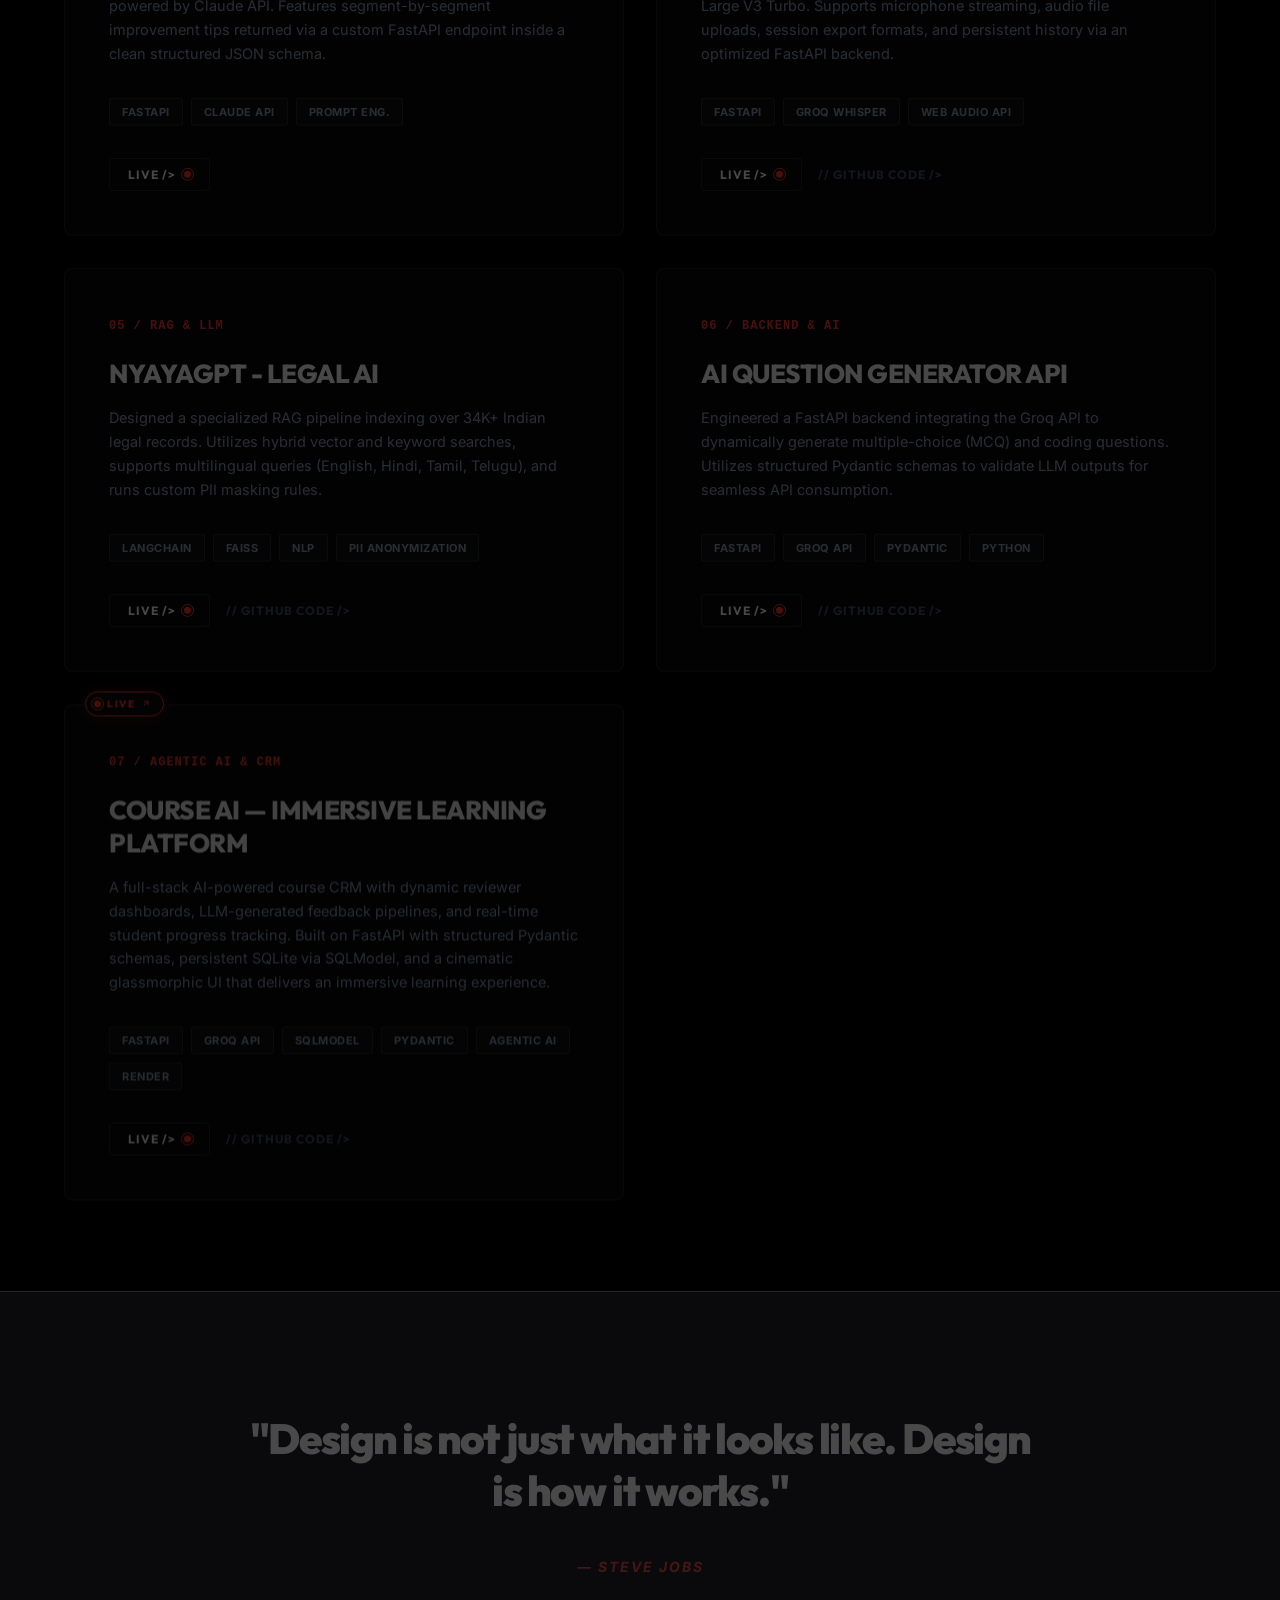
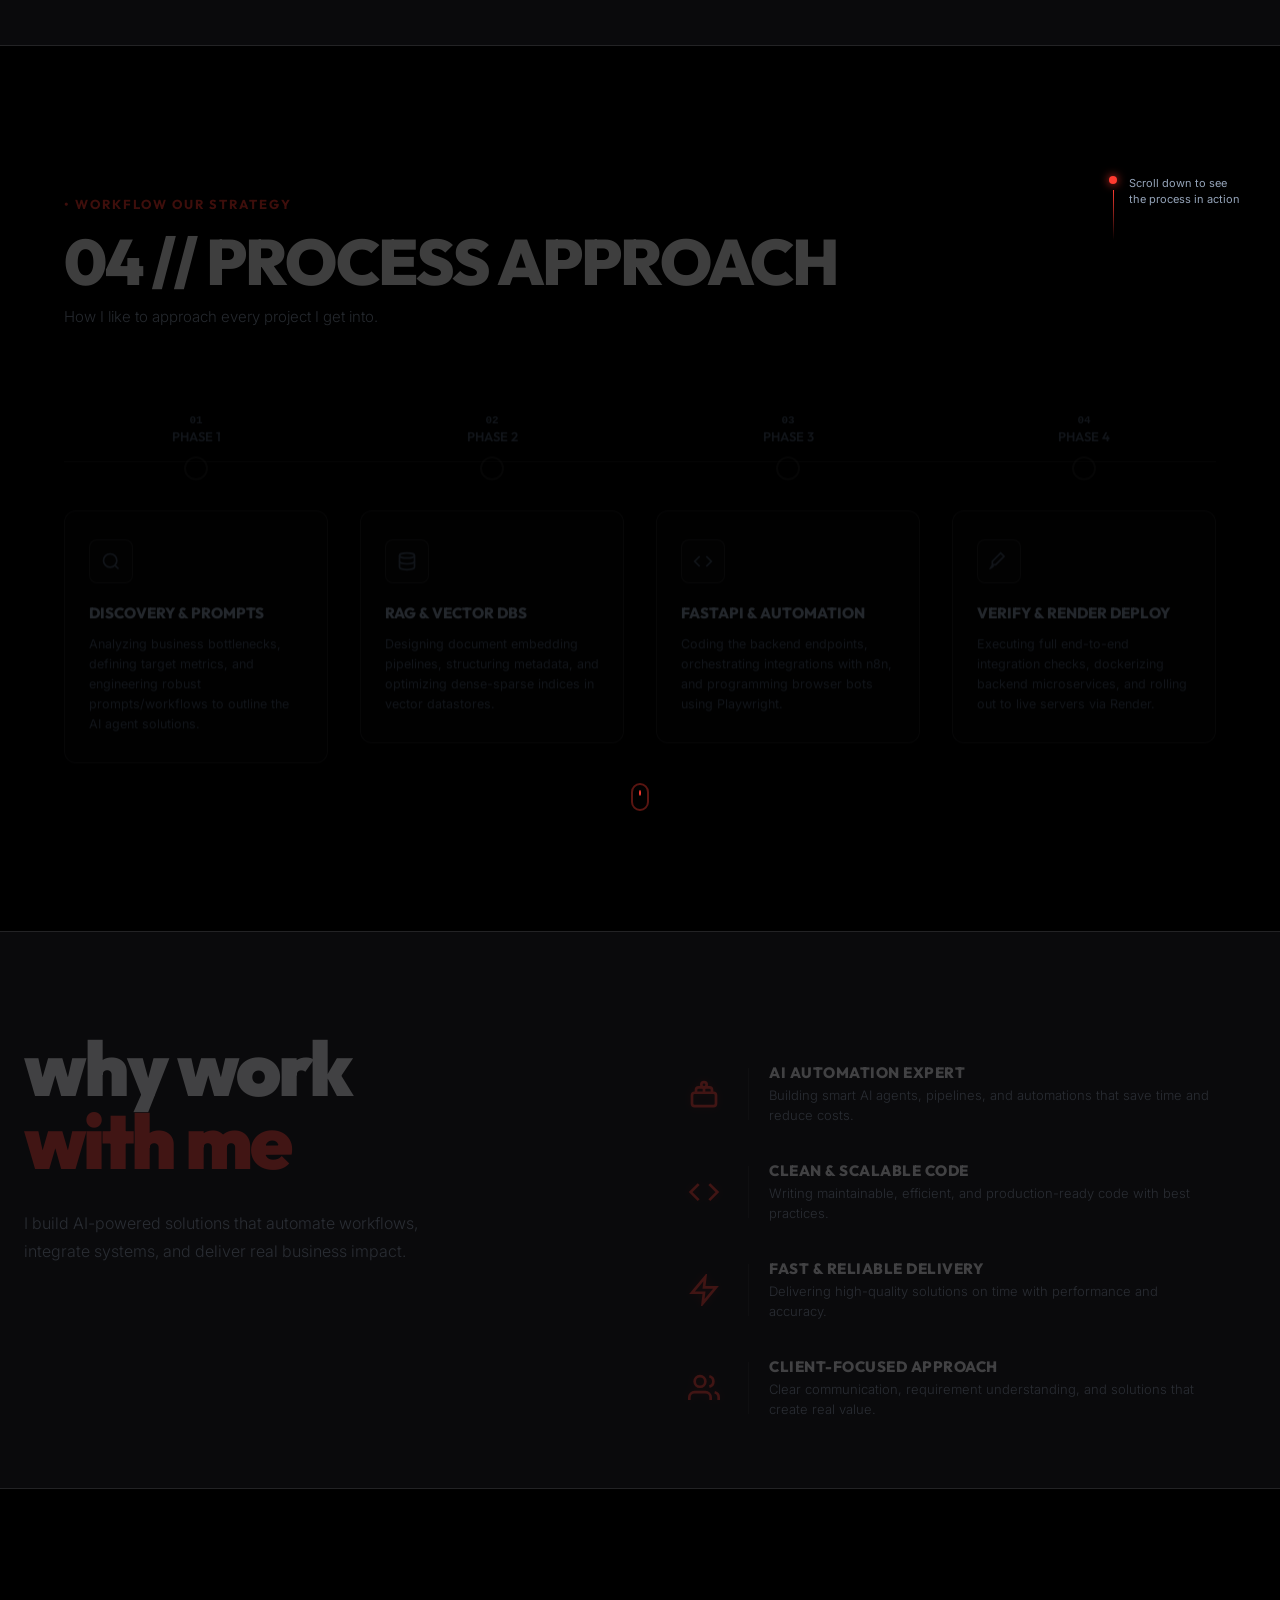
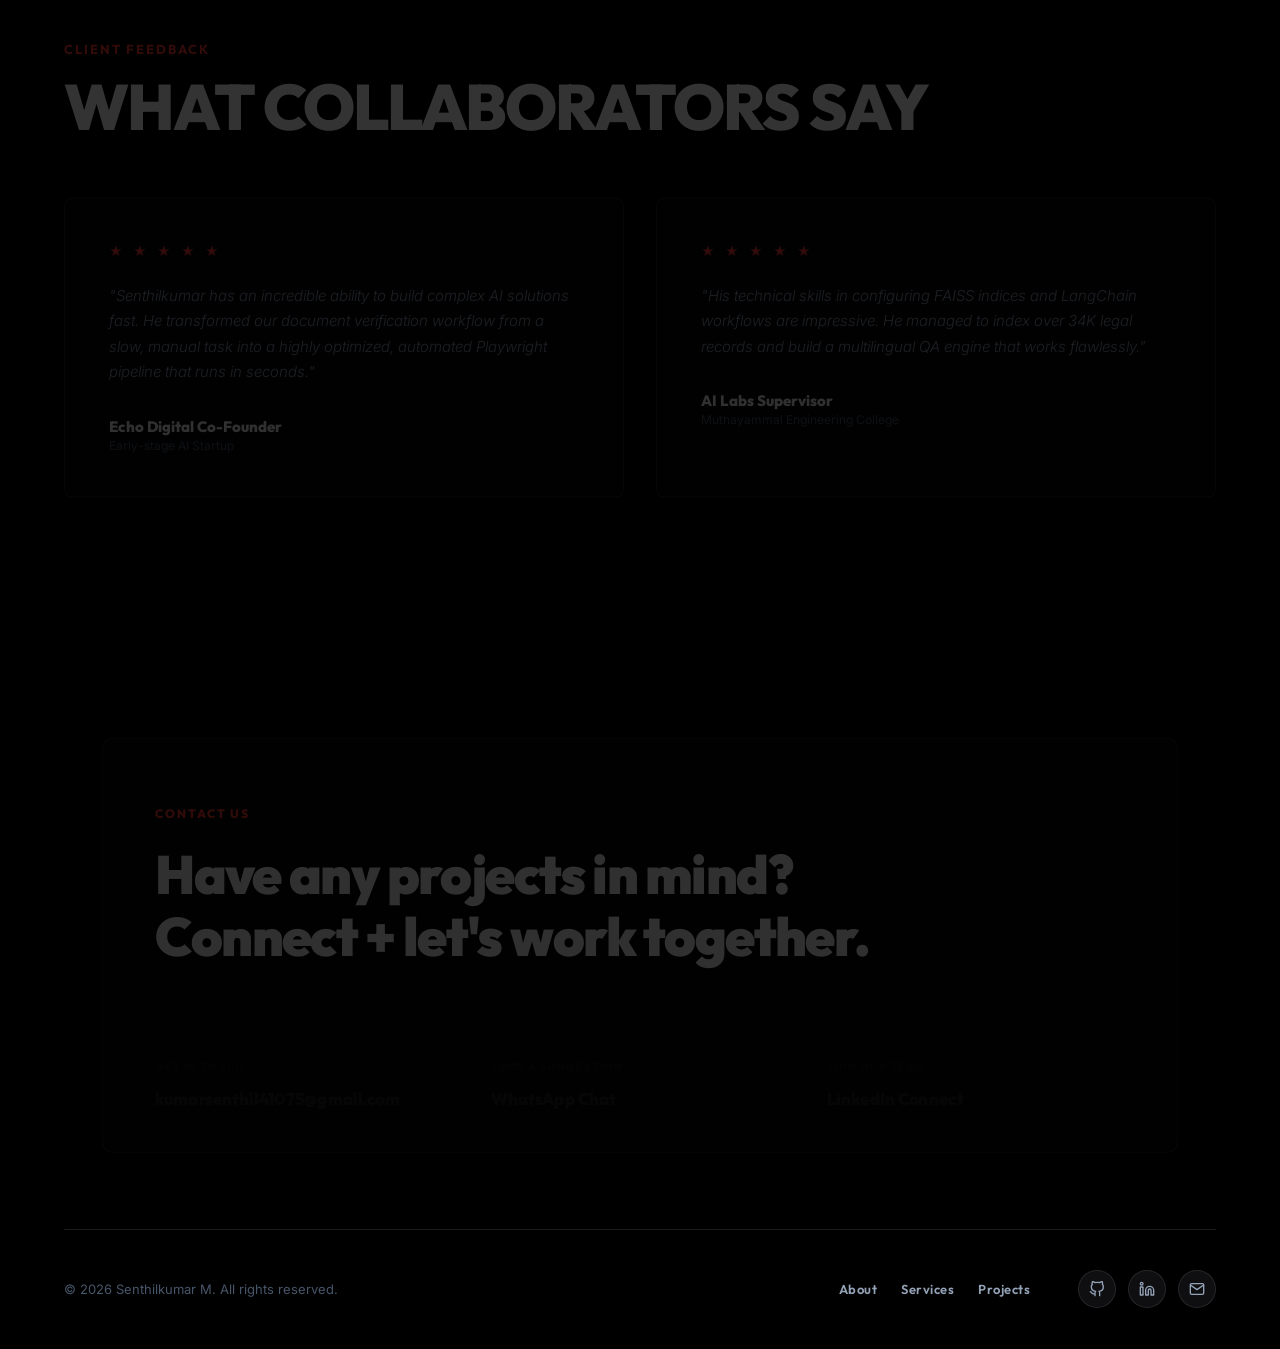
==== commit 6f533fb5: "fix: add explicit width, height and inline dimensions to SVG icons to prevent browser collapsing" ====
--- a/index.html
+++ b/index.html
@@ -238,31 +238,31 @@
       <div class="marquee-row marquee-left">
         <div class="marquee-track">
           <!-- original content -->
-          <div class="tech-pill"><span class="tech-icon"><svg viewBox="0 0 24 24" fill="none" stroke="#3776AB" stroke-width="2"><path d="M12 2c-3 0-5 1.5-5 4v3h5v1H5c-2.5 0-4 1.5-4 4s1.5 4 4 4h2v-3c0-2.5 2-4.5 4.5-4.5h4c2 0 3.5-1.5 3.5-3.5V6c0-2.5-2-4-5-4z"/><path d="M12 22c3 0 5-1.5 5-4v-3h-5v-1h7c2.5 0 4-1.5 4-4s-1.5-4-4-4h-2v3c0 2.5-2 4.5-4.5 4.5h-4c-2 0-3.5 1.5-3.5 3.5V18c0 2.5 2 4 5 4z" stroke="#FFD43B"/></svg></span>Python</div>
-          <div class="tech-pill"><span class="tech-icon"><svg viewBox="0 0 24 24" fill="none" stroke="#009688" stroke-width="2" stroke-linecap="round" stroke-linejoin="round"><circle cx="12" cy="12" r="10"/><path d="M13 8l-4 5h4l-1 4 4-5h-4l1-4z"/></svg></span>FastAPI</div>
-          <div class="tech-pill"><span class="tech-icon"><svg viewBox="0 0 24 24" fill="none" stroke="#10B981" stroke-width="2" stroke-linecap="round" stroke-linejoin="round"><path d="M10 13a5 5 0 0 0 7.54.54l3-3a5 5 0 0 0-7.07-7.07l-1.72 1.71"/><path d="M14 11a5 5 0 0 0-7.54-.54l-3 3a5 5 0 0 0 7.07 7.07l1.71-1.71"/></svg></span>LangChain</div>
-          <div class="tech-pill"><span class="tech-icon"><svg viewBox="0 0 24 24" fill="none" stroke="#3B82F6" stroke-width="2" stroke-linecap="round" stroke-linejoin="round"><ellipse cx="12" cy="5" rx="9" ry="3"/><path d="M3 5v14c0 1.66 4 3 9 3s9-1.34 9-3V5"/><path d="M3 12c0 1.66 4 3 9 3s9-1.34 9-3"/></svg></span>FAISS</div>
-          <div class="tech-pill"><span class="tech-icon"><svg viewBox="0 0 24 24" fill="none" stroke="#EC4899" stroke-width="2" stroke-linecap="round" stroke-linejoin="round"><polygon points="12 2 22 8.5 22 15.5 12 22 2 15.5 2 8.5 12 2"/><line x1="12" y1="22" x2="12" y2="15.5"/><line x1="22" y1="8.5" x2="12" y2="15.5"/><line x1="2" y1="8.5" x2="12" y2="15.5"/><circle cx="12" cy="11" r="2.5"/></svg></span>ChromaDB</div>
-          <div class="tech-pill"><span class="tech-icon"><svg viewBox="0 0 24 24" fill="none" stroke="#10A37F" stroke-width="2" stroke-linecap="round" stroke-linejoin="round"><path d="M12 2a10 10 0 1 0 10 10H12V2z"/><path d="M12 12L2.88 7.12a10 10 0 0 0 14.24 14.24L12 12z"/><circle cx="12" cy="12" r="3"/></svg></span>OpenAI API</div>
-          <div class="tech-pill"><span class="tech-icon"><svg viewBox="0 0 24 24" fill="none" stroke="#D97757" stroke-width="2" stroke-linecap="round" stroke-linejoin="round"><path d="M12 2l2.4 7.2h7.6l-6 4.8 2.4 7.2-6.4-4.8-6.4 4.8 2.4-7.2-6-4.8h7.6z"/></svg></span>Claude API</div>
-          <div class="tech-pill"><span class="tech-icon"><svg viewBox="0 0 24 24" fill="none" stroke="#4E82EE" stroke-width="2" stroke-linecap="round" stroke-linejoin="round"><path d="M12 2C12 7.5 7.5 12 2 12C7.5 12 12 16.5 12 22C12 16.5 16.5 12 22 12C16.5 12 12 7.5 12 2Z"/></svg></span>Gemini API</div>
-          <div class="tech-pill"><span class="tech-icon"><svg viewBox="0 0 24 24" fill="none" stroke="#F97316" stroke-width="2" stroke-linecap="round" stroke-linejoin="round"><path d="M13 2L3 14h9l-1 8 10-12h-9l1-8z"/></svg></span>Groq API</div>
-          <div class="tech-pill"><span class="tech-icon"><svg viewBox="0 0 24 24" fill="none" stroke="#FACC15" stroke-width="2" stroke-linecap="round" stroke-linejoin="round"><path d="M9 18h6"/><path d="M10 22h4"/><path d="M15.09 14c.18-.98.65-1.74 1.41-2.5A4.65 4.65 0 0 0 18 8 6 6 0 0 0 6 8c0 1 .23 2.23 1.5 3.5A4.61 4.61 0 0 1 8.91 14"/></svg></span>Prompt Eng.</div>
-          <div class="tech-pill"><span class="tech-icon"><svg viewBox="0 0 24 24" fill="none" stroke="#A855F7" stroke-width="2" stroke-linecap="round" stroke-linejoin="round"><circle cx="18" cy="5" r="3"/><circle cx="6" cy="12" r="3"/><circle cx="18" cy="19" r="3"/><line x1="8.59" y1="13.51" x2="15.42" y2="17.49"/><line x1="15.41" y1="6.51" x2="8.59" y2="10.49"/></svg></span>GenAI</div>
-          <div class="tech-pill"><span class="tech-icon"><svg viewBox="0 0 24 24" fill="none" stroke="#06B6D4" stroke-width="2" stroke-linecap="round" stroke-linejoin="round"><path d="M9.5 2A2.5 2.5 0 0 1 12 4.5v15a2.5 2.5 0 0 1-4.96.44 2.5 2.5 0 0 1-2.96-3.08 3 3 0 0 1-.34-5.58 2.5 2.5 0 0 1 1.32-4.24 2.5 2.5 0 0 1 4.44-5A2.5 2.5 0 0 1 9.5 2Z"/><path d="M14.5 2A2.5 2.5 0 0 0 12 4.5v15a2.5 2.5 0 0 0 4.96.44 2.5 2.5 0 0 0 2.96-3.08 3 3 0 0 0 .34-5.58 2.5 2.5 0 0 0-1.32-4.24 2.5 2.5 0 0 0-4.44-5A2.5 2.5 0 0 0 14.5 2Z"/></svg></span>LLMs</div>
+          <div class="tech-pill"><span class="tech-icon"><svg width="22" height="22" style="display:inline-block; vertical-align:middle; min-width:22px;" viewBox="0 0 24 24" fill="none" stroke="#3776AB" stroke-width="2"><path d="M12 2c-3 0-5 1.5-5 4v3h5v1H5c-2.5 0-4 1.5-4 4s1.5 4 4 4h2v-3c0-2.5 2-4.5 4.5-4.5h4c2 0 3.5-1.5 3.5-3.5V6c0-2.5-2-4-5-4z"/><path d="M12 22c3 0 5-1.5 5-4v-3h-5v-1h7c2.5 0 4-1.5 4-4s-1.5-4-4-4h-2v3c0 2.5-2 4.5-4.5 4.5h-4c-2 0-3.5 1.5-3.5 3.5V18c0 2.5 2 4 5 4z" stroke="#FFD43B"/></svg></span>Python</div>
+          <div class="tech-pill"><span class="tech-icon"><svg width="22" height="22" style="display:inline-block; vertical-align:middle; min-width:22px;" viewBox="0 0 24 24" fill="none" stroke="#009688" stroke-width="2" stroke-linecap="round" stroke-linejoin="round"><circle cx="12" cy="12" r="10"/><path d="M13 8l-4 5h4l-1 4 4-5h-4l1-4z"/></svg></span>FastAPI</div>
+          <div class="tech-pill"><span class="tech-icon"><svg width="22" height="22" style="display:inline-block; vertical-align:middle; min-width:22px;" viewBox="0 0 24 24" fill="none" stroke="#10B981" stroke-width="2" stroke-linecap="round" stroke-linejoin="round"><path d="M10 13a5 5 0 0 0 7.54.54l3-3a5 5 0 0 0-7.07-7.07l-1.72 1.71"/><path d="M14 11a5 5 0 0 0-7.54-.54l-3 3a5 5 0 0 0 7.07 7.07l1.71-1.71"/></svg></span>LangChain</div>
+          <div class="tech-pill"><span class="tech-icon"><svg width="22" height="22" style="display:inline-block; vertical-align:middle; min-width:22px;" viewBox="0 0 24 24" fill="none" stroke="#3B82F6" stroke-width="2" stroke-linecap="round" stroke-linejoin="round"><ellipse cx="12" cy="5" rx="9" ry="3"/><path d="M3 5v14c0 1.66 4 3 9 3s9-1.34 9-3V5"/><path d="M3 12c0 1.66 4 3 9 3s9-1.34 9-3"/></svg></span>FAISS</div>
+          <div class="tech-pill"><span class="tech-icon"><svg width="22" height="22" style="display:inline-block; vertical-align:middle; min-width:22px;" viewBox="0 0 24 24" fill="none" stroke="#EC4899" stroke-width="2" stroke-linecap="round" stroke-linejoin="round"><polygon points="12 2 22 8.5 22 15.5 12 22 2 15.5 2 8.5 12 2"/><line x1="12" y1="22" x2="12" y2="15.5"/><line x1="22" y1="8.5" x2="12" y2="15.5"/><line x1="2" y1="8.5" x2="12" y2="15.5"/><circle cx="12" cy="11" r="2.5"/></svg></span>ChromaDB</div>
+          <div class="tech-pill"><span class="tech-icon"><svg width="22" height="22" style="display:inline-block; vertical-align:middle; min-width:22px;" viewBox="0 0 24 24" fill="none" stroke="#10A37F" stroke-width="2" stroke-linecap="round" stroke-linejoin="round"><path d="M12 2a10 10 0 1 0 10 10H12V2z"/><path d="M12 12L2.88 7.12a10 10 0 0 0 14.24 14.24L12 12z"/><circle cx="12" cy="12" r="3"/></svg></span>OpenAI API</div>
+          <div class="tech-pill"><span class="tech-icon"><svg width="22" height="22" style="display:inline-block; vertical-align:middle; min-width:22px;" viewBox="0 0 24 24" fill="none" stroke="#D97757" stroke-width="2" stroke-linecap="round" stroke-linejoin="round"><path d="M12 2l2.4 7.2h7.6l-6 4.8 2.4 7.2-6.4-4.8-6.4 4.8 2.4-7.2-6-4.8h7.6z"/></svg></span>Claude API</div>
+          <div class="tech-pill"><span class="tech-icon"><svg width="22" height="22" style="display:inline-block; vertical-align:middle; min-width:22px;" viewBox="0 0 24 24" fill="none" stroke="#4E82EE" stroke-width="2" stroke-linecap="round" stroke-linejoin="round"><path d="M12 2C12 7.5 7.5 12 2 12C7.5 12 12 16.5 12 22C12 16.5 16.5 12 22 12C16.5 12 12 7.5 12 2Z"/></svg></span>Gemini API</div>
+          <div class="tech-pill"><span class="tech-icon"><svg width="22" height="22" style="display:inline-block; vertical-align:middle; min-width:22px;" viewBox="0 0 24 24" fill="none" stroke="#F97316" stroke-width="2" stroke-linecap="round" stroke-linejoin="round"><path d="M13 2L3 14h9l-1 8 10-12h-9l1-8z"/></svg></span>Groq API</div>
+          <div class="tech-pill"><span class="tech-icon"><svg width="22" height="22" style="display:inline-block; vertical-align:middle; min-width:22px;" viewBox="0 0 24 24" fill="none" stroke="#FACC15" stroke-width="2" stroke-linecap="round" stroke-linejoin="round"><path d="M9 18h6"/><path d="M10 22h4"/><path d="M15.09 14c.18-.98.65-1.74 1.41-2.5A4.65 4.65 0 0 0 18 8 6 6 0 0 0 6 8c0 1 .23 2.23 1.5 3.5A4.61 4.61 0 0 1 8.91 14"/></svg></span>Prompt Eng.</div>
+          <div class="tech-pill"><span class="tech-icon"><svg width="22" height="22" style="display:inline-block; vertical-align:middle; min-width:22px;" viewBox="0 0 24 24" fill="none" stroke="#A855F7" stroke-width="2" stroke-linecap="round" stroke-linejoin="round"><circle cx="18" cy="5" r="3"/><circle cx="6" cy="12" r="3"/><circle cx="18" cy="19" r="3"/><line x1="8.59" y1="13.51" x2="15.42" y2="17.49"/><line x1="15.41" y1="6.51" x2="8.59" y2="10.49"/></svg></span>GenAI</div>
+          <div class="tech-pill"><span class="tech-icon"><svg width="22" height="22" style="display:inline-block; vertical-align:middle; min-width:22px;" viewBox="0 0 24 24" fill="none" stroke="#06B6D4" stroke-width="2" stroke-linecap="round" stroke-linejoin="round"><path d="M9.5 2A2.5 2.5 0 0 1 12 4.5v15a2.5 2.5 0 0 1-4.96.44 2.5 2.5 0 0 1-2.96-3.08 3 3 0 0 1-.34-5.58 2.5 2.5 0 0 1 1.32-4.24 2.5 2.5 0 0 1 4.44-5A2.5 2.5 0 0 1 9.5 2Z"/><path d="M14.5 2A2.5 2.5 0 0 0 12 4.5v15a2.5 2.5 0 0 0 4.96.44 2.5 2.5 0 0 0 2.96-3.08 3 3 0 0 0 .34-5.58 2.5 2.5 0 0 0-1.32-4.24 2.5 2.5 0 0 0-4.44-5A2.5 2.5 0 0 0 14.5 2Z"/></svg></span>LLMs</div>
           <!-- duplicate content -->
-          <div class="tech-pill"><span class="tech-icon"><svg viewBox="0 0 24 24" fill="none" stroke="#3776AB" stroke-width="2"><path d="M12 2c-3 0-5 1.5-5 4v3h5v1H5c-2.5 0-4 1.5-4 4s1.5 4 4 4h2v-3c0-2.5 2-4.5 4.5-4.5h4c2 0 3.5-1.5 3.5-3.5V6c0-2.5-2-4-5-4z"/><path d="M12 22c3 0 5-1.5 5-4v-3h-5v-1h7c2.5 0 4-1.5 4-4s-1.5-4-4-4h-2v3c0 2.5-2 4.5-4.5 4.5h-4c-2 0-3.5 1.5-3.5 3.5V18c0 2.5 2 4 5 4z" stroke="#FFD43B"/></svg></span>Python</div>
-          <div class="tech-pill"><span class="tech-icon"><svg viewBox="0 0 24 24" fill="none" stroke="#009688" stroke-width="2" stroke-linecap="round" stroke-linejoin="round"><circle cx="12" cy="12" r="10"/><path d="M13 8l-4 5h4l-1 4 4-5h-4l1-4z"/></svg></span>FastAPI</div>
-          <div class="tech-pill"><span class="tech-icon"><svg viewBox="0 0 24 24" fill="none" stroke="#10B981" stroke-width="2" stroke-linecap="round" stroke-linejoin="round"><path d="M10 13a5 5 0 0 0 7.54.54l3-3a5 5 0 0 0-7.07-7.07l-1.72 1.71"/><path d="M14 11a5 5 0 0 0-7.54-.54l-3 3a5 5 0 0 0 7.07 7.07l1.71-1.71"/></svg></span>LangChain</div>
-          <div class="tech-pill"><span class="tech-icon"><svg viewBox="0 0 24 24" fill="none" stroke="#3B82F6" stroke-width="2" stroke-linecap="round" stroke-linejoin="round"><ellipse cx="12" cy="5" rx="9" ry="3"/><path d="M3 5v14c0 1.66 4 3 9 3s9-1.34 9-3V5"/><path d="M3 12c0 1.66 4 3 9 3s9-1.34 9-3"/></svg></span>FAISS</div>
-          <div class="tech-pill"><span class="tech-icon"><svg viewBox="0 0 24 24" fill="none" stroke="#EC4899" stroke-width="2" stroke-linecap="round" stroke-linejoin="round"><polygon points="12 2 22 8.5 22 15.5 12 22 2 15.5 2 8.5 12 2"/><line x1="12" y1="22" x2="12" y2="15.5"/><line x1="22" y1="8.5" x2="12" y2="15.5"/><line x1="2" y1="8.5" x2="12" y2="15.5"/><circle cx="12" cy="11" r="2.5"/></svg></span>ChromaDB</div>
-          <div class="tech-pill"><span class="tech-icon"><svg viewBox="0 0 24 24" fill="none" stroke="#10A37F" stroke-width="2" stroke-linecap="round" stroke-linejoin="round"><path d="M12 2a10 10 0 1 0 10 10H12V2z"/><path d="M12 12L2.88 7.12a10 10 0 0 0 14.24 14.24L12 12z"/><circle cx="12" cy="12" r="3"/></svg></span>OpenAI API</div>
-          <div class="tech-pill"><span class="tech-icon"><svg viewBox="0 0 24 24" fill="none" stroke="#D97757" stroke-width="2" stroke-linecap="round" stroke-linejoin="round"><path d="M12 2l2.4 7.2h7.6l-6 4.8 2.4 7.2-6.4-4.8-6.4 4.8 2.4-7.2-6-4.8h7.6z"/></svg></span>Claude API</div>
-          <div class="tech-pill"><span class="tech-icon"><svg viewBox="0 0 24 24" fill="none" stroke="#4E82EE" stroke-width="2" stroke-linecap="round" stroke-linejoin="round"><path d="M12 2C12 7.5 7.5 12 2 12C7.5 12 12 16.5 12 22C12 16.5 16.5 12 22 12C16.5 12 12 7.5 12 2Z"/></svg></span>Gemini API</div>
-          <div class="tech-pill"><span class="tech-icon"><svg viewBox="0 0 24 24" fill="none" stroke="#F97316" stroke-width="2" stroke-linecap="round" stroke-linejoin="round"><path d="M13 2L3 14h9l-1 8 10-12h-9l1-8z"/></svg></span>Groq API</div>
-          <div class="tech-pill"><span class="tech-icon"><svg viewBox="0 0 24 24" fill="none" stroke="#FACC15" stroke-width="2" stroke-linecap="round" stroke-linejoin="round"><path d="M9 18h6"/><path d="M10 22h4"/><path d="M15.09 14c.18-.98.65-1.74 1.41-2.5A4.65 4.65 0 0 0 18 8 6 6 0 0 0 6 8c0 1 .23 2.23 1.5 3.5A4.61 4.61 0 0 1 8.91 14"/></svg></span>Prompt Eng.</div>
-          <div class="tech-pill"><span class="tech-icon"><svg viewBox="0 0 24 24" fill="none" stroke="#A855F7" stroke-width="2" stroke-linecap="round" stroke-linejoin="round"><circle cx="18" cy="5" r="3"/><circle cx="6" cy="12" r="3"/><circle cx="18" cy="19" r="3"/><line x1="8.59" y1="13.51" x2="15.42" y2="17.49"/><line x1="15.41" y1="6.51" x2="8.59" y2="10.49"/></svg></span>GenAI</div>
-          <div class="tech-pill"><span class="tech-icon"><svg viewBox="0 0 24 24" fill="none" stroke="#06B6D4" stroke-width="2" stroke-linecap="round" stroke-linejoin="round"><path d="M9.5 2A2.5 2.5 0 0 1 12 4.5v15a2.5 2.5 0 0 1-4.96.44 2.5 2.5 0 0 1-2.96-3.08 3 3 0 0 1-.34-5.58 2.5 2.5 0 0 1 1.32-4.24 2.5 2.5 0 0 1 4.44-5A2.5 2.5 0 0 1 9.5 2Z"/><path d="M14.5 2A2.5 2.5 0 0 0 12 4.5v15a2.5 2.5 0 0 0 4.96.44 2.5 2.5 0 0 0 2.96-3.08 3 3 0 0 0 .34-5.58 2.5 2.5 0 0 0-1.32-4.24 2.5 2.5 0 0 0-4.44-5A2.5 2.5 0 0 0 14.5 2Z"/></svg></span>LLMs</div>
+          <div class="tech-pill"><span class="tech-icon"><svg width="22" height="22" style="display:inline-block; vertical-align:middle; min-width:22px;" viewBox="0 0 24 24" fill="none" stroke="#3776AB" stroke-width="2"><path d="M12 2c-3 0-5 1.5-5 4v3h5v1H5c-2.5 0-4 1.5-4 4s1.5 4 4 4h2v-3c0-2.5 2-4.5 4.5-4.5h4c2 0 3.5-1.5 3.5-3.5V6c0-2.5-2-4-5-4z"/><path d="M12 22c3 0 5-1.5 5-4v-3h-5v-1h7c2.5 0 4-1.5 4-4s-1.5-4-4-4h-2v3c0 2.5-2 4.5-4.5 4.5h-4c-2 0-3.5 1.5-3.5 3.5V18c0 2.5 2 4 5 4z" stroke="#FFD43B"/></svg></span>Python</div>
+          <div class="tech-pill"><span class="tech-icon"><svg width="22" height="22" style="display:inline-block; vertical-align:middle; min-width:22px;" viewBox="0 0 24 24" fill="none" stroke="#009688" stroke-width="2" stroke-linecap="round" stroke-linejoin="round"><circle cx="12" cy="12" r="10"/><path d="M13 8l-4 5h4l-1 4 4-5h-4l1-4z"/></svg></span>FastAPI</div>
+          <div class="tech-pill"><span class="tech-icon"><svg width="22" height="22" style="display:inline-block; vertical-align:middle; min-width:22px;" viewBox="0 0 24 24" fill="none" stroke="#10B981" stroke-width="2" stroke-linecap="round" stroke-linejoin="round"><path d="M10 13a5 5 0 0 0 7.54.54l3-3a5 5 0 0 0-7.07-7.07l-1.72 1.71"/><path d="M14 11a5 5 0 0 0-7.54-.54l-3 3a5 5 0 0 0 7.07 7.07l1.71-1.71"/></svg></span>LangChain</div>
+          <div class="tech-pill"><span class="tech-icon"><svg width="22" height="22" style="display:inline-block; vertical-align:middle; min-width:22px;" viewBox="0 0 24 24" fill="none" stroke="#3B82F6" stroke-width="2" stroke-linecap="round" stroke-linejoin="round"><ellipse cx="12" cy="5" rx="9" ry="3"/><path d="M3 5v14c0 1.66 4 3 9 3s9-1.34 9-3V5"/><path d="M3 12c0 1.66 4 3 9 3s9-1.34 9-3"/></svg></span>FAISS</div>
+          <div class="tech-pill"><span class="tech-icon"><svg width="22" height="22" style="display:inline-block; vertical-align:middle; min-width:22px;" viewBox="0 0 24 24" fill="none" stroke="#EC4899" stroke-width="2" stroke-linecap="round" stroke-linejoin="round"><polygon points="12 2 22 8.5 22 15.5 12 22 2 15.5 2 8.5 12 2"/><line x1="12" y1="22" x2="12" y2="15.5"/><line x1="22" y1="8.5" x2="12" y2="15.5"/><line x1="2" y1="8.5" x2="12" y2="15.5"/><circle cx="12" cy="11" r="2.5"/></svg></span>ChromaDB</div>
+          <div class="tech-pill"><span class="tech-icon"><svg width="22" height="22" style="display:inline-block; vertical-align:middle; min-width:22px;" viewBox="0 0 24 24" fill="none" stroke="#10A37F" stroke-width="2" stroke-linecap="round" stroke-linejoin="round"><path d="M12 2a10 10 0 1 0 10 10H12V2z"/><path d="M12 12L2.88 7.12a10 10 0 0 0 14.24 14.24L12 12z"/><circle cx="12" cy="12" r="3"/></svg></span>OpenAI API</div>
+          <div class="tech-pill"><span class="tech-icon"><svg width="22" height="22" style="display:inline-block; vertical-align:middle; min-width:22px;" viewBox="0 0 24 24" fill="none" stroke="#D97757" stroke-width="2" stroke-linecap="round" stroke-linejoin="round"><path d="M12 2l2.4 7.2h7.6l-6 4.8 2.4 7.2-6.4-4.8-6.4 4.8 2.4-7.2-6-4.8h7.6z"/></svg></span>Claude API</div>
+          <div class="tech-pill"><span class="tech-icon"><svg width="22" height="22" style="display:inline-block; vertical-align:middle; min-width:22px;" viewBox="0 0 24 24" fill="none" stroke="#4E82EE" stroke-width="2" stroke-linecap="round" stroke-linejoin="round"><path d="M12 2C12 7.5 7.5 12 2 12C7.5 12 12 16.5 12 22C12 16.5 16.5 12 22 12C16.5 12 12 7.5 12 2Z"/></svg></span>Gemini API</div>
+          <div class="tech-pill"><span class="tech-icon"><svg width="22" height="22" style="display:inline-block; vertical-align:middle; min-width:22px;" viewBox="0 0 24 24" fill="none" stroke="#F97316" stroke-width="2" stroke-linecap="round" stroke-linejoin="round"><path d="M13 2L3 14h9l-1 8 10-12h-9l1-8z"/></svg></span>Groq API</div>
+          <div class="tech-pill"><span class="tech-icon"><svg width="22" height="22" style="display:inline-block; vertical-align:middle; min-width:22px;" viewBox="0 0 24 24" fill="none" stroke="#FACC15" stroke-width="2" stroke-linecap="round" stroke-linejoin="round"><path d="M9 18h6"/><path d="M10 22h4"/><path d="M15.09 14c.18-.98.65-1.74 1.41-2.5A4.65 4.65 0 0 0 18 8 6 6 0 0 0 6 8c0 1 .23 2.23 1.5 3.5A4.61 4.61 0 0 1 8.91 14"/></svg></span>Prompt Eng.</div>
+          <div class="tech-pill"><span class="tech-icon"><svg width="22" height="22" style="display:inline-block; vertical-align:middle; min-width:22px;" viewBox="0 0 24 24" fill="none" stroke="#A855F7" stroke-width="2" stroke-linecap="round" stroke-linejoin="round"><circle cx="18" cy="5" r="3"/><circle cx="6" cy="12" r="3"/><circle cx="18" cy="19" r="3"/><line x1="8.59" y1="13.51" x2="15.42" y2="17.49"/><line x1="15.41" y1="6.51" x2="8.59" y2="10.49"/></svg></span>GenAI</div>
+          <div class="tech-pill"><span class="tech-icon"><svg width="22" height="22" style="display:inline-block; vertical-align:middle; min-width:22px;" viewBox="0 0 24 24" fill="none" stroke="#06B6D4" stroke-width="2" stroke-linecap="round" stroke-linejoin="round"><path d="M9.5 2A2.5 2.5 0 0 1 12 4.5v15a2.5 2.5 0 0 1-4.96.44 2.5 2.5 0 0 1-2.96-3.08 3 3 0 0 1-.34-5.58 2.5 2.5 0 0 1 1.32-4.24 2.5 2.5 0 0 1 4.44-5A2.5 2.5 0 0 1 9.5 2Z"/><path d="M14.5 2A2.5 2.5 0 0 0 12 4.5v15a2.5 2.5 0 0 0 4.96.44 2.5 2.5 0 0 0 2.96-3.08 3 3 0 0 0 .34-5.58 2.5 2.5 0 0 0-1.32-4.24 2.5 2.5 0 0 0-4.44-5A2.5 2.5 0 0 0 14.5 2Z"/></svg></span>LLMs</div>
         </div>
       </div>
 
@@ -270,31 +270,31 @@
       <div class="marquee-row marquee-right">
         <div class="marquee-track">
           <!-- original content -->
-          <div class="tech-pill"><span class="tech-icon"><svg viewBox="0 0 24 24" fill="none" stroke="#2EAD33" stroke-width="2" stroke-linecap="round" stroke-linejoin="round"><polygon points="5 3 19 12 5 21 5 3"/></svg></span>Playwright</div>
-          <div class="tech-pill"><span class="tech-icon"><svg viewBox="0 0 24 24" fill="none" stroke="#3B82F6" stroke-width="2" stroke-linecap="round" stroke-linejoin="round"><path d="M12 22s8-4 8-10V5l-8-3-8 3v7c0 6 8 10 8 10z"/><circle cx="12" cy="11" r="3"/></svg></span>ddddocr</div>
-          <div class="tech-pill"><span class="tech-icon"><svg viewBox="0 0 24 24" fill="none" stroke="#EA4B71" stroke-width="2" stroke-linecap="round" stroke-linejoin="round"><circle cx="6" cy="6" r="3"/><circle cx="18" cy="18" r="3"/><circle cx="18" cy="6" r="3"/><path d="M6 9v3a3 3 0 0 0 3 3h6"/></svg></span>n8n Workflow</div>
-          <div class="tech-pill"><span class="tech-icon"><svg viewBox="0 0 24 24" fill="none" stroke="#FF9900" stroke-width="2" stroke-linecap="round" stroke-linejoin="round"><path d="M18 10h-1.26A8 8 0 1 0 9 20h9a5 5 0 0 0 0-10z"/></svg></span>AWS Cloud</div>
-          <div class="tech-pill"><span class="tech-icon"><svg viewBox="0 0 24 24" fill="none" stroke="#2496ED" stroke-width="2" stroke-linecap="round" stroke-linejoin="round"><path d="M22 17.5c-1 0-2-.5-2.5-1.5-.5 1-1.5 1.5-2.5 1.5s-2-.5-2.5-1.5c-.5 1-1.5 1.5-2.5 1.5s-2-.5-2.5-1.5c-.5 1-1.5 1.5-2.5 1.5a3.5 3.5 0 0 1-3.5-3.5h19c0 2-1 3.5-3.5 3.5Z"/><rect x="4" y="9" width="3" height="3"/><rect x="8" y="9" width="3" height="3"/><rect x="12" y="9" width="3" height="3"/><rect x="8" y="5" width="3" height="3"/></svg></span>Docker</div>
-          <div class="tech-pill"><span class="tech-icon"><svg viewBox="0 0 24 24" fill="none" stroke="#F05032" stroke-width="2" stroke-linecap="round" stroke-linejoin="round"><path d="M9 19c-5 1.5-5-2.5-7-3m14 6v-3.87a3.37 3.37 0 0 0-.94-2.61c3.14-.35 6.44-1.54 6.44-7A5.44 5.44 0 0 0 20 4.77 5.07 5.07 0 0 0 19.91 1S18.73.65 16 2.48a13.38 13.38 0 0 0-7 0C6.27.65 5.09 1 5.09 1A5.07 5.07 0 0 0 5 4.77a5.44 5.44 0 0 0-1.5 3.78c0 5.42 3.3 6.61 6.44 7A3.37 3.37 0 0 0 9 18.13V22"/></svg></span>Git &amp; GitHub</div>
-          <div class="tech-pill"><span class="tech-icon"><svg viewBox="0 0 24 24" fill="none" stroke="#46E3B7" stroke-width="2" stroke-linecap="round" stroke-linejoin="round"><circle cx="12" cy="12" r="10"/><path d="M2 12h20"/><path d="M12 2a15.3 15.3 0 0 1 4 10 15.3 15.3 0 0 1-4 10 15.3 15.3 0 0 1-4-10 15.3 15.3 0 0 1 4-10z"/></svg></span>Render Deploy</div>
-          <div class="tech-pill"><span class="tech-icon"><svg viewBox="0 0 24 24" fill="none" stroke="#EE342F" stroke-width="2" stroke-linecap="round" stroke-linejoin="round"><polygon points="13 2 3 14 12 14 11 22 21 10 12 10 13 2"/></svg></span>Convex (BaaS)</div>
-          <div class="tech-pill"><span class="tech-icon"><svg viewBox="0 0 24 24" fill="none" stroke="#FF4B4B" stroke-width="2" stroke-linecap="round" stroke-linejoin="round"><path d="M3 3v18h18"/><rect x="7" y="10" width="3" height="8"/><rect x="12" y="6" width="3" height="12"/><rect x="17" y="13" width="3" height="5"/></svg></span>Streamlit</div>
-          <div class="tech-pill"><span class="tech-icon"><svg viewBox="0 0 24 24" fill="none" stroke="#4DABCF" stroke-width="2" stroke-linecap="round" stroke-linejoin="round"><path d="M21 16V8a2 2 0 0 0-1-1.73l-7-4a2 2 0 0 0-2 0l-7 4A2 2 0 0 0 3 8v8a2 2 0 0 0 1 1.73l7 4a2 2 0 0 0 2 0l7-4A2 2 0 0 0 21 16z"/><polyline points="3.27 6.96 12 12.01 20.73 6.96"/><line x1="12" y1="22.08" x2="12" y2="12"/></svg></span>Pandas &amp; NumPy</div>
-          <div class="tech-pill"><span class="tech-icon"><svg viewBox="0 0 24 24" fill="none" stroke="#10B981" stroke-width="2" stroke-linecap="round" stroke-linejoin="round"><circle cx="12" cy="5" r="3"/><line x1="12" y1="8" x2="12" y2="12"/><line x1="12" y1="12" x2="6" y2="16"/><line x1="12" y1="12" x2="18" y2="16"/><circle cx="6" cy="18" r="2"/><circle cx="18" cy="18" r="2"/></svg></span>Machine Learning</div>
-          <div class="tech-pill"><span class="tech-icon"><svg viewBox="0 0 24 24" fill="none" stroke="#38BDF8" stroke-width="2" stroke-linecap="round" stroke-linejoin="round"><ellipse cx="12" cy="5" rx="9" ry="3"/><path d="M21 12c0 1.66-4 3-9 3s-9-1.34-9-3"/><path d="M3 5v14c0 1.66 4 3 9 3s9-1.34 9-3V5"/></svg></span>SQL</div>
+          <div class="tech-pill"><span class="tech-icon"><svg width="22" height="22" style="display:inline-block; vertical-align:middle; min-width:22px;" viewBox="0 0 24 24" fill="none" stroke="#2EAD33" stroke-width="2" stroke-linecap="round" stroke-linejoin="round"><polygon points="5 3 19 12 5 21 5 3"/></svg></span>Playwright</div>
+          <div class="tech-pill"><span class="tech-icon"><svg width="22" height="22" style="display:inline-block; vertical-align:middle; min-width:22px;" viewBox="0 0 24 24" fill="none" stroke="#3B82F6" stroke-width="2" stroke-linecap="round" stroke-linejoin="round"><path d="M12 22s8-4 8-10V5l-8-3-8 3v7c0 6 8 10 8 10z"/><circle cx="12" cy="11" r="3"/></svg></span>ddddocr</div>
+          <div class="tech-pill"><span class="tech-icon"><svg width="22" height="22" style="display:inline-block; vertical-align:middle; min-width:22px;" viewBox="0 0 24 24" fill="none" stroke="#EA4B71" stroke-width="2" stroke-linecap="round" stroke-linejoin="round"><circle cx="6" cy="6" r="3"/><circle cx="18" cy="18" r="3"/><circle cx="18" cy="6" r="3"/><path d="M6 9v3a3 3 0 0 0 3 3h6"/></svg></span>n8n Workflow</div>
+          <div class="tech-pill"><span class="tech-icon"><svg width="22" height="22" style="display:inline-block; vertical-align:middle; min-width:22px;" viewBox="0 0 24 24" fill="none" stroke="#FF9900" stroke-width="2" stroke-linecap="round" stroke-linejoin="round"><path d="M18 10h-1.26A8 8 0 1 0 9 20h9a5 5 0 0 0 0-10z"/></svg></span>AWS Cloud</div>
+          <div class="tech-pill"><span class="tech-icon"><svg width="22" height="22" style="display:inline-block; vertical-align:middle; min-width:22px;" viewBox="0 0 24 24" fill="none" stroke="#2496ED" stroke-width="2" stroke-linecap="round" stroke-linejoin="round"><path d="M22 17.5c-1 0-2-.5-2.5-1.5-.5 1-1.5 1.5-2.5 1.5s-2-.5-2.5-1.5c-.5 1-1.5 1.5-2.5 1.5s-2-.5-2.5-1.5c-.5 1-1.5 1.5-2.5 1.5a3.5 3.5 0 0 1-3.5-3.5h19c0 2-1 3.5-3.5 3.5Z"/><rect x="4" y="9" width="3" height="3"/><rect x="8" y="9" width="3" height="3"/><rect x="12" y="9" width="3" height="3"/><rect x="8" y="5" width="3" height="3"/></svg></span>Docker</div>
+          <div class="tech-pill"><span class="tech-icon"><svg width="22" height="22" style="display:inline-block; vertical-align:middle; min-width:22px;" viewBox="0 0 24 24" fill="none" stroke="#F05032" stroke-width="2" stroke-linecap="round" stroke-linejoin="round"><path d="M9 19c-5 1.5-5-2.5-7-3m14 6v-3.87a3.37 3.37 0 0 0-.94-2.61c3.14-.35 6.44-1.54 6.44-7A5.44 5.44 0 0 0 20 4.77 5.07 5.07 0 0 0 19.91 1S18.73.65 16 2.48a13.38 13.38 0 0 0-7 0C6.27.65 5.09 1 5.09 1A5.07 5.07 0 0 0 5 4.77a5.44 5.44 0 0 0-1.5 3.78c0 5.42 3.3 6.61 6.44 7A3.37 3.37 0 0 0 9 18.13V22"/></svg></span>Git &amp; GitHub</div>
+          <div class="tech-pill"><span class="tech-icon"><svg width="22" height="22" style="display:inline-block; vertical-align:middle; min-width:22px;" viewBox="0 0 24 24" fill="none" stroke="#46E3B7" stroke-width="2" stroke-linecap="round" stroke-linejoin="round"><circle cx="12" cy="12" r="10"/><path d="M2 12h20"/><path d="M12 2a15.3 15.3 0 0 1 4 10 15.3 15.3 0 0 1-4 10 15.3 15.3 0 0 1-4-10 15.3 15.3 0 0 1 4-10z"/></svg></span>Render Deploy</div>
+          <div class="tech-pill"><span class="tech-icon"><svg width="22" height="22" style="display:inline-block; vertical-align:middle; min-width:22px;" viewBox="0 0 24 24" fill="none" stroke="#EE342F" stroke-width="2" stroke-linecap="round" stroke-linejoin="round"><polygon points="13 2 3 14 12 14 11 22 21 10 12 10 13 2"/></svg></span>Convex (BaaS)</div>
+          <div class="tech-pill"><span class="tech-icon"><svg width="22" height="22" style="display:inline-block; vertical-align:middle; min-width:22px;" viewBox="0 0 24 24" fill="none" stroke="#FF4B4B" stroke-width="2" stroke-linecap="round" stroke-linejoin="round"><path d="M3 3v18h18"/><rect x="7" y="10" width="3" height="8"/><rect x="12" y="6" width="3" height="12"/><rect x="17" y="13" width="3" height="5"/></svg></span>Streamlit</div>
+          <div class="tech-pill"><span class="tech-icon"><svg width="22" height="22" style="display:inline-block; vertical-align:middle; min-width:22px;" viewBox="0 0 24 24" fill="none" stroke="#4DABCF" stroke-width="2" stroke-linecap="round" stroke-linejoin="round"><path d="M21 16V8a2 2 0 0 0-1-1.73l-7-4a2 2 0 0 0-2 0l-7 4A2 2 0 0 0 3 8v8a2 2 0 0 0 1 1.73l7 4a2 2 0 0 0 2 0l7-4A2 2 0 0 0 21 16z"/><polyline points="3.27 6.96 12 12.01 20.73 6.96"/><line x1="12" y1="22.08" x2="12" y2="12"/></svg></span>Pandas &amp; NumPy</div>
+          <div class="tech-pill"><span class="tech-icon"><svg width="22" height="22" style="display:inline-block; vertical-align:middle; min-width:22px;" viewBox="0 0 24 24" fill="none" stroke="#10B981" stroke-width="2" stroke-linecap="round" stroke-linejoin="round"><circle cx="12" cy="5" r="3"/><line x1="12" y1="8" x2="12" y2="12"/><line x1="12" y1="12" x2="6" y2="16"/><line x1="12" y1="12" x2="18" y2="16"/><circle cx="6" cy="18" r="2"/><circle cx="18" cy="18" r="2"/></svg></span>Machine Learning</div>
+          <div class="tech-pill"><span class="tech-icon"><svg width="22" height="22" style="display:inline-block; vertical-align:middle; min-width:22px;" viewBox="0 0 24 24" fill="none" stroke="#38BDF8" stroke-width="2" stroke-linecap="round" stroke-linejoin="round"><ellipse cx="12" cy="5" rx="9" ry="3"/><path d="M21 12c0 1.66-4 3-9 3s-9-1.34-9-3"/><path d="M3 5v14c0 1.66 4 3 9 3s9-1.34 9-3V5"/></svg></span>SQL</div>
           <!-- duplicate content -->
-          <div class="tech-pill"><span class="tech-icon"><svg viewBox="0 0 24 24" fill="none" stroke="#2EAD33" stroke-width="2" stroke-linecap="round" stroke-linejoin="round"><polygon points="5 3 19 12 5 21 5 3"/></svg></span>Playwright</div>
-          <div class="tech-pill"><span class="tech-icon"><svg viewBox="0 0 24 24" fill="none" stroke="#3B82F6" stroke-width="2" stroke-linecap="round" stroke-linejoin="round"><path d="M12 22s8-4 8-10V5l-8-3-8 3v7c0 6 8 10 8 10z"/><circle cx="12" cy="11" r="3"/></svg></span>ddddocr</div>
-          <div class="tech-pill"><span class="tech-icon"><svg viewBox="0 0 24 24" fill="none" stroke="#EA4B71" stroke-width="2" stroke-linecap="round" stroke-linejoin="round"><circle cx="6" cy="6" r="3"/><circle cx="18" cy="18" r="3"/><circle cx="18" cy="6" r="3"/><path d="M6 9v3a3 3 0 0 0 3 3h6"/></svg></span>n8n Workflow</div>
-          <div class="tech-pill"><span class="tech-icon"><svg viewBox="0 0 24 24" fill="none" stroke="#FF9900" stroke-width="2" stroke-linecap="round" stroke-linejoin="round"><path d="M18 10h-1.26A8 8 0 1 0 9 20h9a5 5 0 0 0 0-10z"/></svg></span>AWS Cloud</div>
-          <div class="tech-pill"><span class="tech-icon"><svg viewBox="0 0 24 24" fill="none" stroke="#2496ED" stroke-width="2" stroke-linecap="round" stroke-linejoin="round"><path d="M22 17.5c-1 0-2-.5-2.5-1.5-.5 1-1.5 1.5-2.5 1.5s-2-.5-2.5-1.5c-.5 1-1.5 1.5-2.5 1.5s-2-.5-2.5-1.5c-.5 1-1.5 1.5-2.5 1.5a3.5 3.5 0 0 1-3.5-3.5h19c0 2-1 3.5-3.5 3.5Z"/><rect x="4" y="9" width="3" height="3"/><rect x="8" y="9" width="3" height="3"/><rect x="12" y="9" width="3" height="3"/><rect x="8" y="5" width="3" height="3"/></svg></span>Docker</div>
-          <div class="tech-pill"><span class="tech-icon"><svg viewBox="0 0 24 24" fill="none" stroke="#F05032" stroke-width="2" stroke-linecap="round" stroke-linejoin="round"><path d="M9 19c-5 1.5-5-2.5-7-3m14 6v-3.87a3.37 3.37 0 0 0-.94-2.61c3.14-.35 6.44-1.54 6.44-7A5.44 5.44 0 0 0 20 4.77 5.07 5.07 0 0 0 19.91 1S18.73.65 16 2.48a13.38 13.38 0 0 0-7 0C6.27.65 5.09 1 5.09 1A5.07 5.07 0 0 0 5 4.77a5.44 5.44 0 0 0-1.5 3.78c0 5.42 3.3 6.61 6.44 7A3.37 3.37 0 0 0 9 18.13V22"/></svg></span>Git &amp; GitHub</div>
-          <div class="tech-pill"><span class="tech-icon"><svg viewBox="0 0 24 24" fill="none" stroke="#46E3B7" stroke-width="2" stroke-linecap="round" stroke-linejoin="round"><circle cx="12" cy="12" r="10"/><path d="M2 12h20"/><path d="M12 2a15.3 15.3 0 0 1 4 10 15.3 15.3 0 0 1-4 10 15.3 15.3 0 0 1-4-10 15.3 15.3 0 0 1 4-10z"/></svg></span>Render Deploy</div>
-          <div class="tech-pill"><span class="tech-icon"><svg viewBox="0 0 24 24" fill="none" stroke="#EE342F" stroke-width="2" stroke-linecap="round" stroke-linejoin="round"><polygon points="13 2 3 14 12 14 11 22 21 10 12 10 13 2"/></svg></span>Convex (BaaS)</div>
-          <div class="tech-pill"><span class="tech-icon"><svg viewBox="0 0 24 24" fill="none" stroke="#FF4B4B" stroke-width="2" stroke-linecap="round" stroke-linejoin="round"><path d="M3 3v18h18"/><rect x="7" y="10" width="3" height="8"/><rect x="12" y="6" width="3" height="12"/><rect x="17" y="13" width="3" height="5"/></svg></span>Streamlit</div>
-          <div class="tech-pill"><span class="tech-icon"><svg viewBox="0 0 24 24" fill="none" stroke="#4DABCF" stroke-width="2" stroke-linecap="round" stroke-linejoin="round"><path d="M21 16V8a2 2 0 0 0-1-1.73l-7-4a2 2 0 0 0-2 0l-7 4A2 2 0 0 0 3 8v8a2 2 0 0 0 1 1.73l7 4a2 2 0 0 0 2 0l7-4A2 2 0 0 0 21 16z"/><polyline points="3.27 6.96 12 12.01 20.73 6.96"/><line x1="12" y1="22.08" x2="12" y2="12"/></svg></span>Pandas &amp; NumPy</div>
-          <div class="tech-pill"><span class="tech-icon"><svg viewBox="0 0 24 24" fill="none" stroke="#10B981" stroke-width="2" stroke-linecap="round" stroke-linejoin="round"><circle cx="12" cy="5" r="3"/><line x1="12" y1="8" x2="12" y2="12"/><line x1="12" y1="12" x2="6" y2="16"/><line x1="12" y1="12" x2="18" y2="16"/><circle cx="6" cy="18" r="2"/><circle cx="18" cy="18" r="2"/></svg></span>Machine Learning</div>
-          <div class="tech-pill"><span class="tech-icon"><svg viewBox="0 0 24 24" fill="none" stroke="#38BDF8" stroke-width="2" stroke-linecap="round" stroke-linejoin="round"><ellipse cx="12" cy="5" rx="9" ry="3"/><path d="M21 12c0 1.66-4 3-9 3s-9-1.34-9-3"/><path d="M3 5v14c0 1.66 4 3 9 3s9-1.34 9-3V5"/></svg></span>SQL</div>
+          <div class="tech-pill"><span class="tech-icon"><svg width="22" height="22" style="display:inline-block; vertical-align:middle; min-width:22px;" viewBox="0 0 24 24" fill="none" stroke="#2EAD33" stroke-width="2" stroke-linecap="round" stroke-linejoin="round"><polygon points="5 3 19 12 5 21 5 3"/></svg></span>Playwright</div>
+          <div class="tech-pill"><span class="tech-icon"><svg width="22" height="22" style="display:inline-block; vertical-align:middle; min-width:22px;" viewBox="0 0 24 24" fill="none" stroke="#3B82F6" stroke-width="2" stroke-linecap="round" stroke-linejoin="round"><path d="M12 22s8-4 8-10V5l-8-3-8 3v7c0 6 8 10 8 10z"/><circle cx="12" cy="11" r="3"/></svg></span>ddddocr</div>
+          <div class="tech-pill"><span class="tech-icon"><svg width="22" height="22" style="display:inline-block; vertical-align:middle; min-width:22px;" viewBox="0 0 24 24" fill="none" stroke="#EA4B71" stroke-width="2" stroke-linecap="round" stroke-linejoin="round"><circle cx="6" cy="6" r="3"/><circle cx="18" cy="18" r="3"/><circle cx="18" cy="6" r="3"/><path d="M6 9v3a3 3 0 0 0 3 3h6"/></svg></span>n8n Workflow</div>
+          <div class="tech-pill"><span class="tech-icon"><svg width="22" height="22" style="display:inline-block; vertical-align:middle; min-width:22px;" viewBox="0 0 24 24" fill="none" stroke="#FF9900" stroke-width="2" stroke-linecap="round" stroke-linejoin="round"><path d="M18 10h-1.26A8 8 0 1 0 9 20h9a5 5 0 0 0 0-10z"/></svg></span>AWS Cloud</div>
+          <div class="tech-pill"><span class="tech-icon"><svg width="22" height="22" style="display:inline-block; vertical-align:middle; min-width:22px;" viewBox="0 0 24 24" fill="none" stroke="#2496ED" stroke-width="2" stroke-linecap="round" stroke-linejoin="round"><path d="M22 17.5c-1 0-2-.5-2.5-1.5-.5 1-1.5 1.5-2.5 1.5s-2-.5-2.5-1.5c-.5 1-1.5 1.5-2.5 1.5s-2-.5-2.5-1.5c-.5 1-1.5 1.5-2.5 1.5a3.5 3.5 0 0 1-3.5-3.5h19c0 2-1 3.5-3.5 3.5Z"/><rect x="4" y="9" width="3" height="3"/><rect x="8" y="9" width="3" height="3"/><rect x="12" y="9" width="3" height="3"/><rect x="8" y="5" width="3" height="3"/></svg></span>Docker</div>
+          <div class="tech-pill"><span class="tech-icon"><svg width="22" height="22" style="display:inline-block; vertical-align:middle; min-width:22px;" viewBox="0 0 24 24" fill="none" stroke="#F05032" stroke-width="2" stroke-linecap="round" stroke-linejoin="round"><path d="M9 19c-5 1.5-5-2.5-7-3m14 6v-3.87a3.37 3.37 0 0 0-.94-2.61c3.14-.35 6.44-1.54 6.44-7A5.44 5.44 0 0 0 20 4.77 5.07 5.07 0 0 0 19.91 1S18.73.65 16 2.48a13.38 13.38 0 0 0-7 0C6.27.65 5.09 1 5.09 1A5.07 5.07 0 0 0 5 4.77a5.44 5.44 0 0 0-1.5 3.78c0 5.42 3.3 6.61 6.44 7A3.37 3.37 0 0 0 9 18.13V22"/></svg></span>Git &amp; GitHub</div>
+          <div class="tech-pill"><span class="tech-icon"><svg width="22" height="22" style="display:inline-block; vertical-align:middle; min-width:22px;" viewBox="0 0 24 24" fill="none" stroke="#46E3B7" stroke-width="2" stroke-linecap="round" stroke-linejoin="round"><circle cx="12" cy="12" r="10"/><path d="M2 12h20"/><path d="M12 2a15.3 15.3 0 0 1 4 10 15.3 15.3 0 0 1-4 10 15.3 15.3 0 0 1-4-10 15.3 15.3 0 0 1 4-10z"/></svg></span>Render Deploy</div>
+          <div class="tech-pill"><span class="tech-icon"><svg width="22" height="22" style="display:inline-block; vertical-align:middle; min-width:22px;" viewBox="0 0 24 24" fill="none" stroke="#EE342F" stroke-width="2" stroke-linecap="round" stroke-linejoin="round"><polygon points="13 2 3 14 12 14 11 22 21 10 12 10 13 2"/></svg></span>Convex (BaaS)</div>
+          <div class="tech-pill"><span class="tech-icon"><svg width="22" height="22" style="display:inline-block; vertical-align:middle; min-width:22px;" viewBox="0 0 24 24" fill="none" stroke="#FF4B4B" stroke-width="2" stroke-linecap="round" stroke-linejoin="round"><path d="M3 3v18h18"/><rect x="7" y="10" width="3" height="8"/><rect x="12" y="6" width="3" height="12"/><rect x="17" y="13" width="3" height="5"/></svg></span>Streamlit</div>
+          <div class="tech-pill"><span class="tech-icon"><svg width="22" height="22" style="display:inline-block; vertical-align:middle; min-width:22px;" viewBox="0 0 24 24" fill="none" stroke="#4DABCF" stroke-width="2" stroke-linecap="round" stroke-linejoin="round"><path d="M21 16V8a2 2 0 0 0-1-1.73l-7-4a2 2 0 0 0-2 0l-7 4A2 2 0 0 0 3 8v8a2 2 0 0 0 1 1.73l7 4a2 2 0 0 0 2 0l7-4A2 2 0 0 0 21 16z"/><polyline points="3.27 6.96 12 12.01 20.73 6.96"/><line x1="12" y1="22.08" x2="12" y2="12"/></svg></span>Pandas &amp; NumPy</div>
+          <div class="tech-pill"><span class="tech-icon"><svg width="22" height="22" style="display:inline-block; vertical-align:middle; min-width:22px;" viewBox="0 0 24 24" fill="none" stroke="#10B981" stroke-width="2" stroke-linecap="round" stroke-linejoin="round"><circle cx="12" cy="5" r="3"/><line x1="12" y1="8" x2="12" y2="12"/><line x1="12" y1="12" x2="6" y2="16"/><line x1="12" y1="12" x2="18" y2="16"/><circle cx="6" cy="18" r="2"/><circle cx="18" cy="18" r="2"/></svg></span>Machine Learning</div>
+          <div class="tech-pill"><span class="tech-icon"><svg width="22" height="22" style="display:inline-block; vertical-align:middle; min-width:22px;" viewBox="0 0 24 24" fill="none" stroke="#38BDF8" stroke-width="2" stroke-linecap="round" stroke-linejoin="round"><ellipse cx="12" cy="5" rx="9" ry="3"/><path d="M21 12c0 1.66-4 3-9 3s-9-1.34-9-3"/><path d="M3 5v14c0 1.66 4 3 9 3s9-1.34 9-3V5"/></svg></span>SQL</div>
         </div>
       </div>
     </div>
--- a/style.css
+++ b/style.css
@@ -979,14 +979,17 @@
   display: inline-flex;
   align-items: center;
   justify-content: center;
-  width: 20px;
-  height: 20px;
+  width: 24px;
+  height: 24px;
+  min-width: 24px;
   flex-shrink: 0;
 }
 
 .tech-icon svg {
-  width: 100%;
-  height: 100%;
+  width: 22px !important;
+  height: 22px !important;
+  min-width: 22px !important;
+  display: block !important;
   transition: transform 0.25s cubic-bezier(0.34, 1.56, 0.64, 1);
 }
 
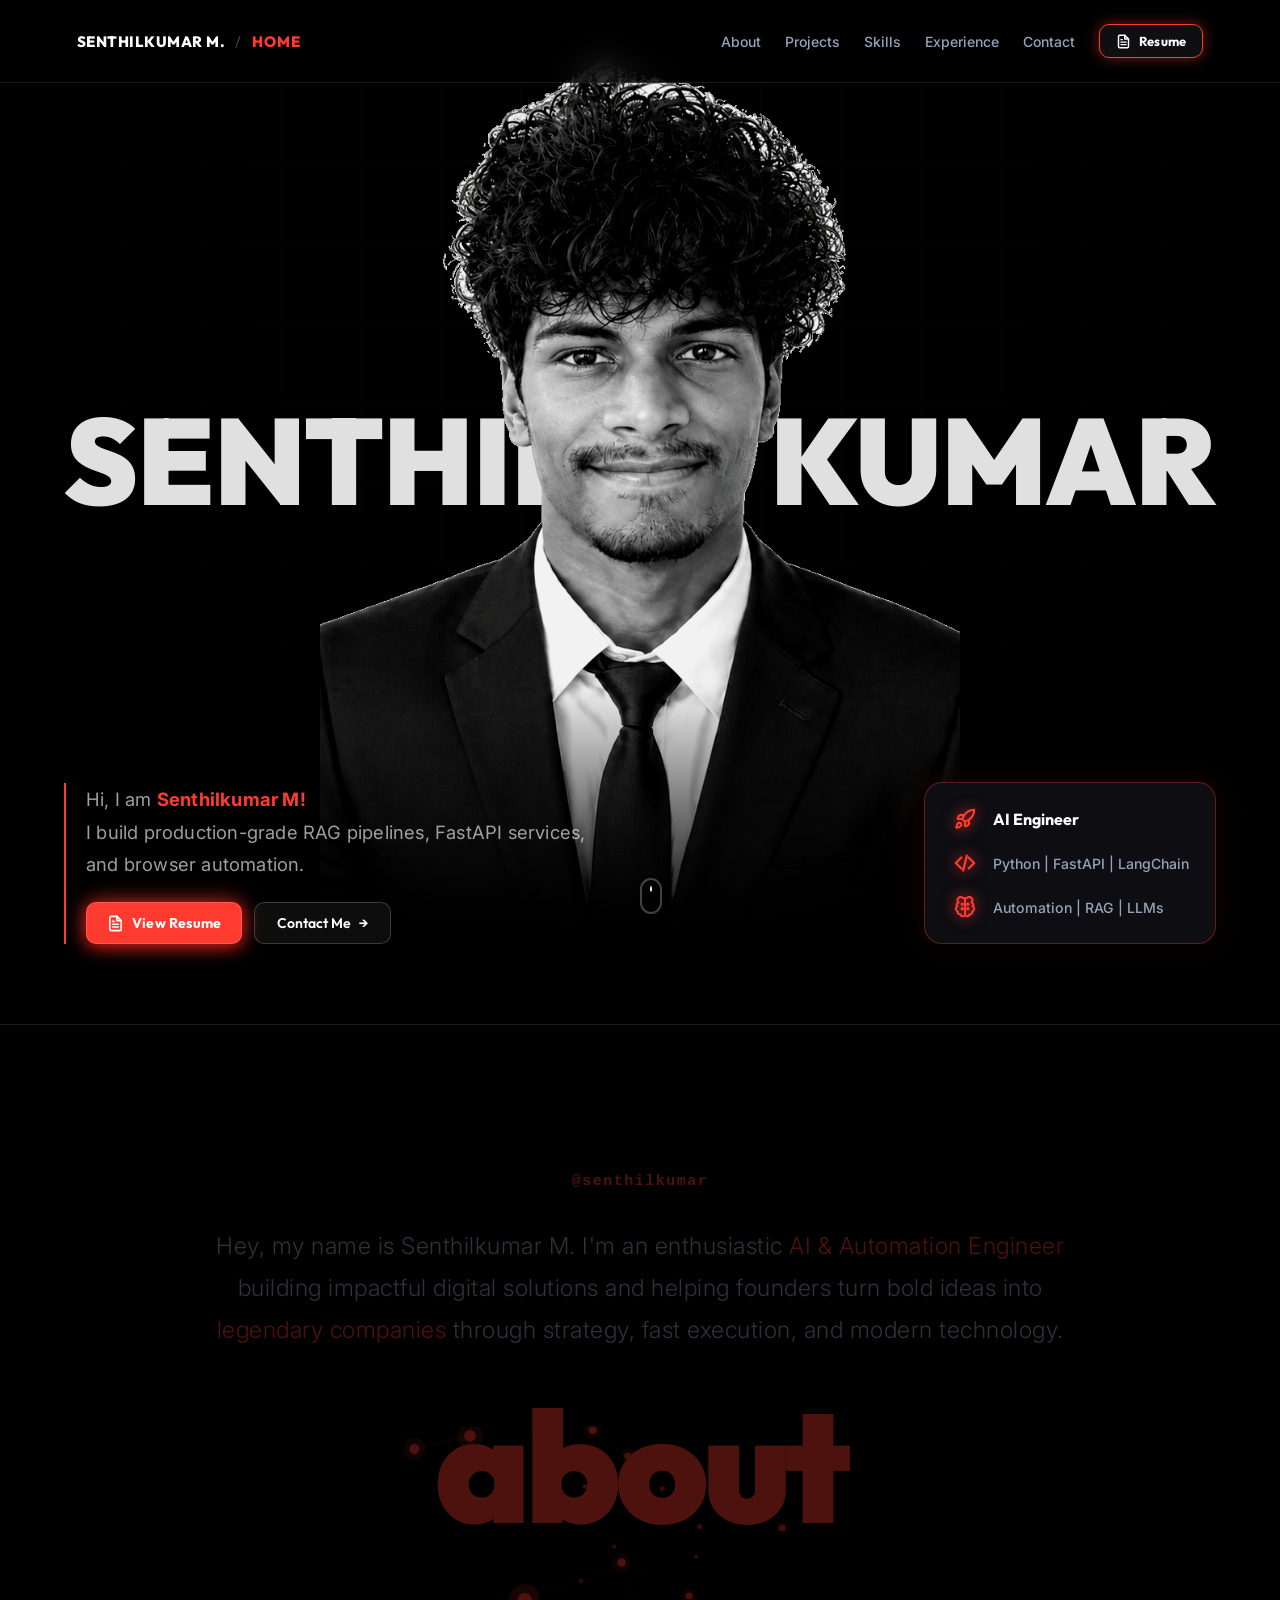
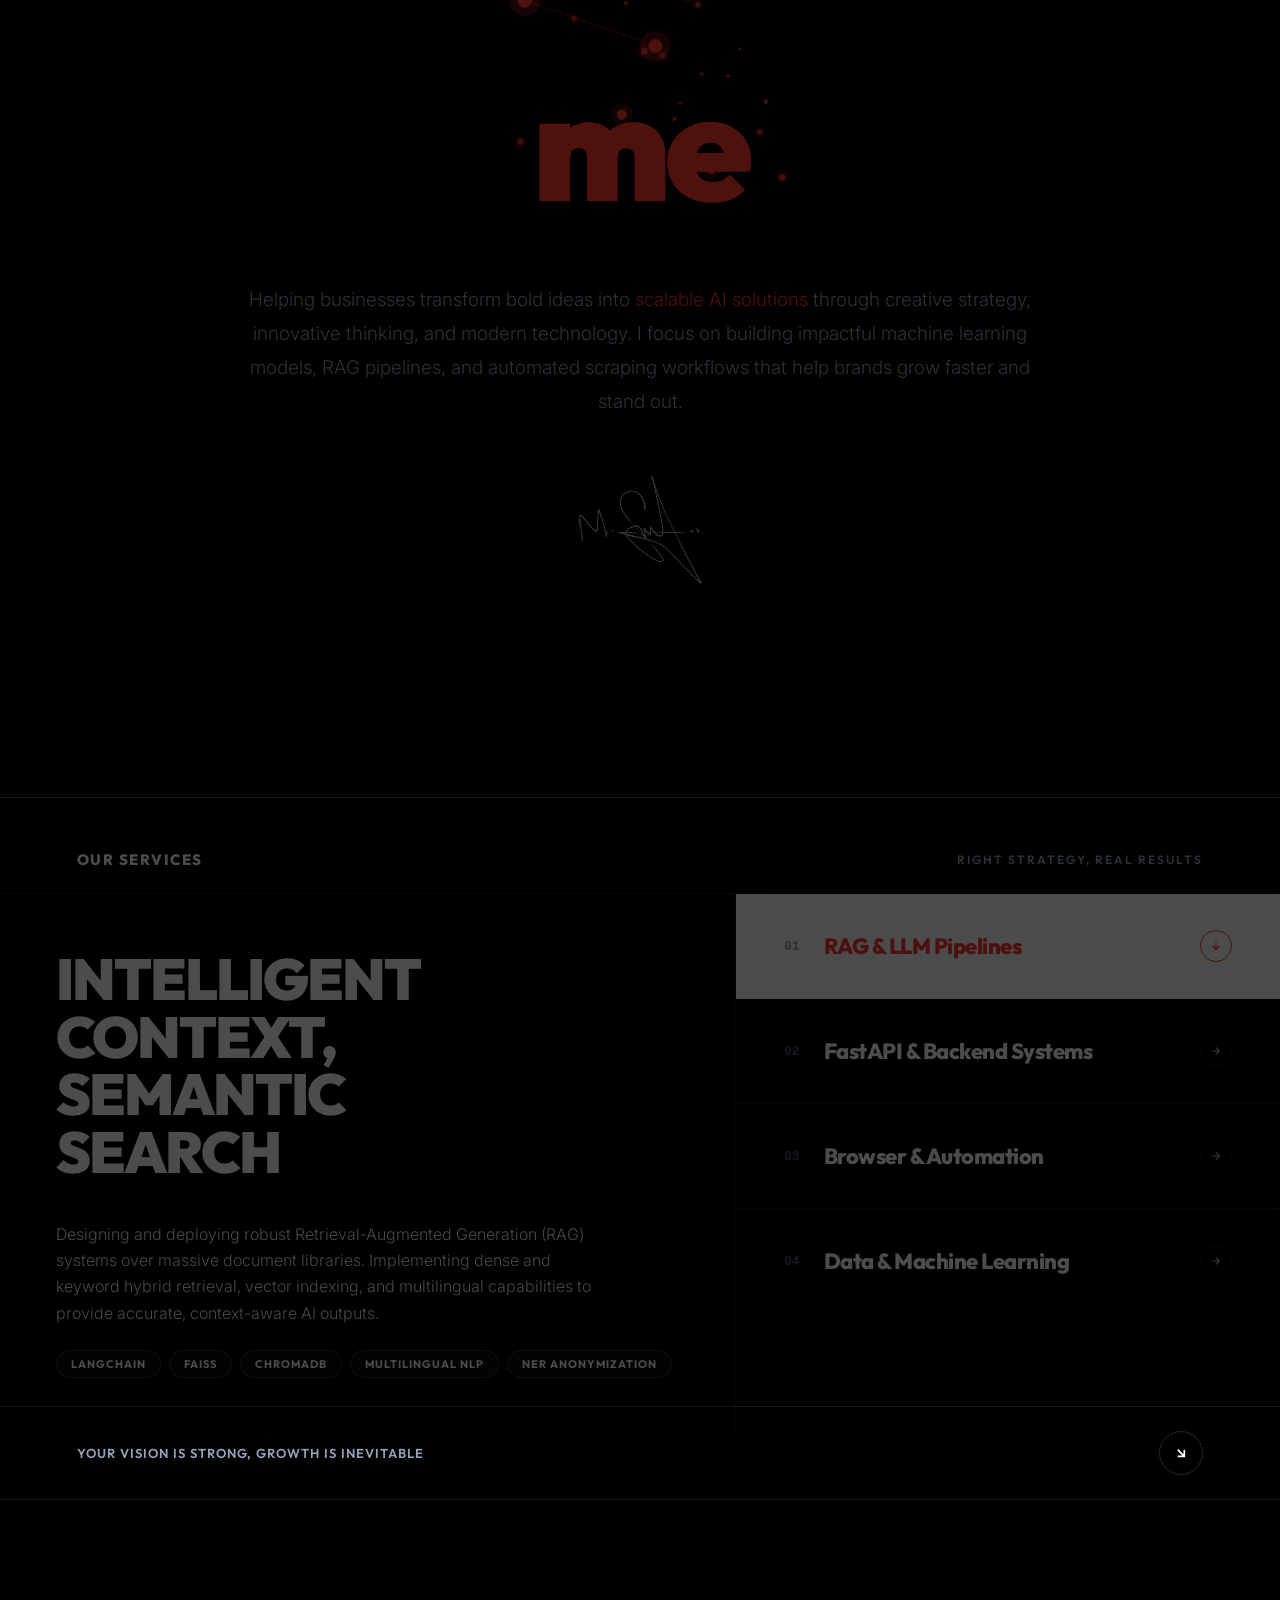
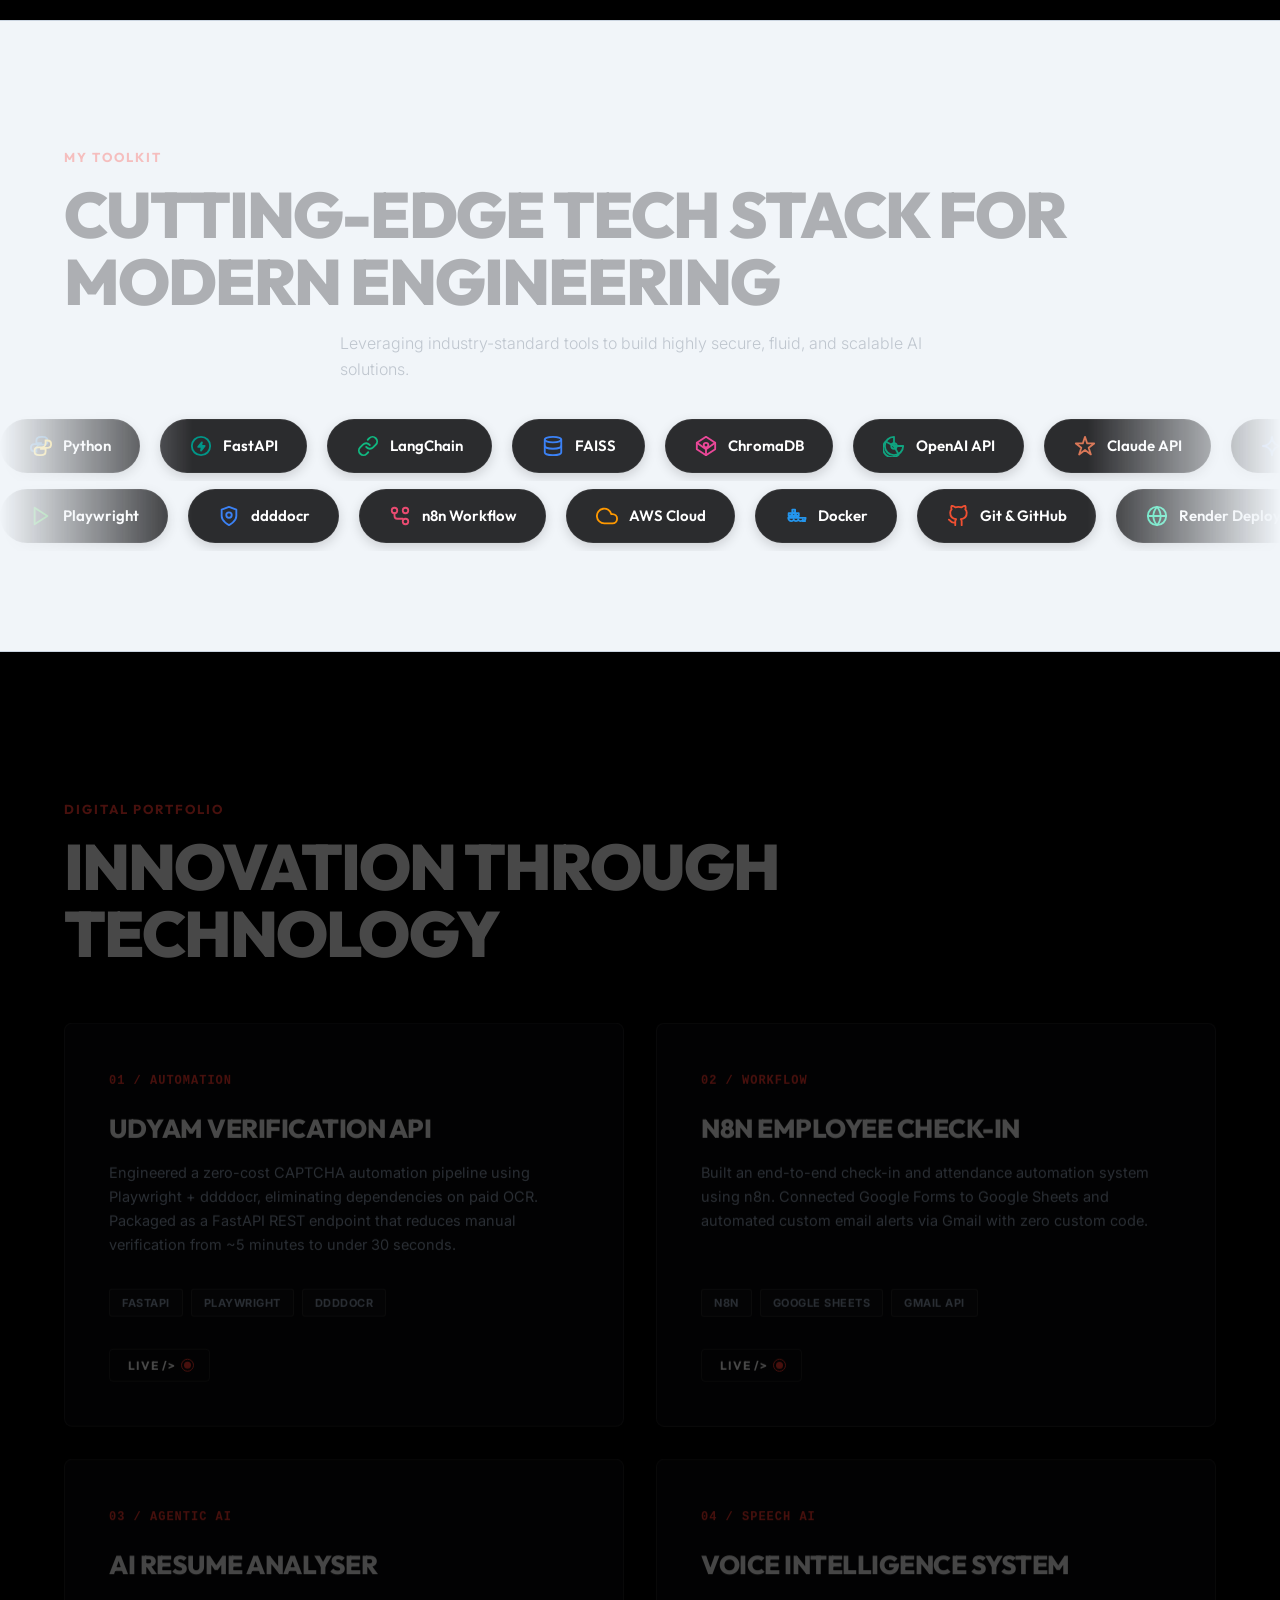
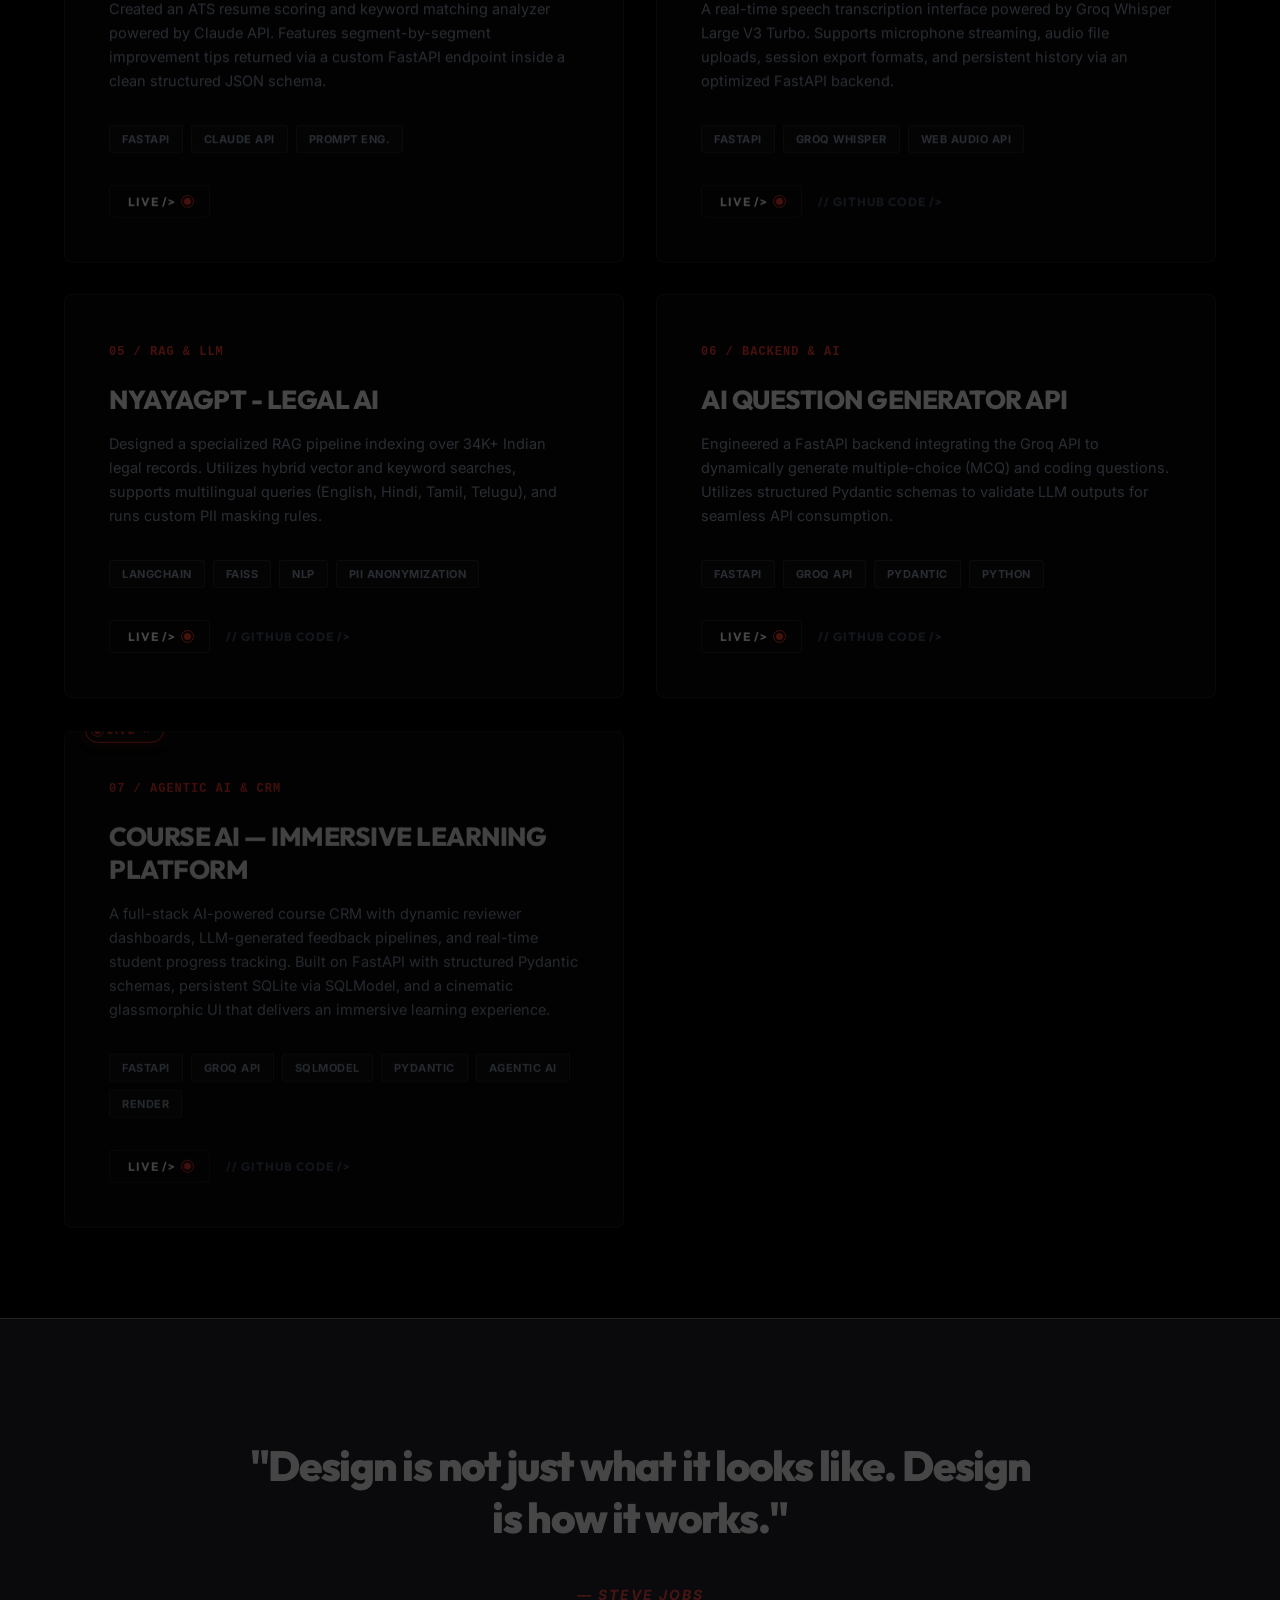
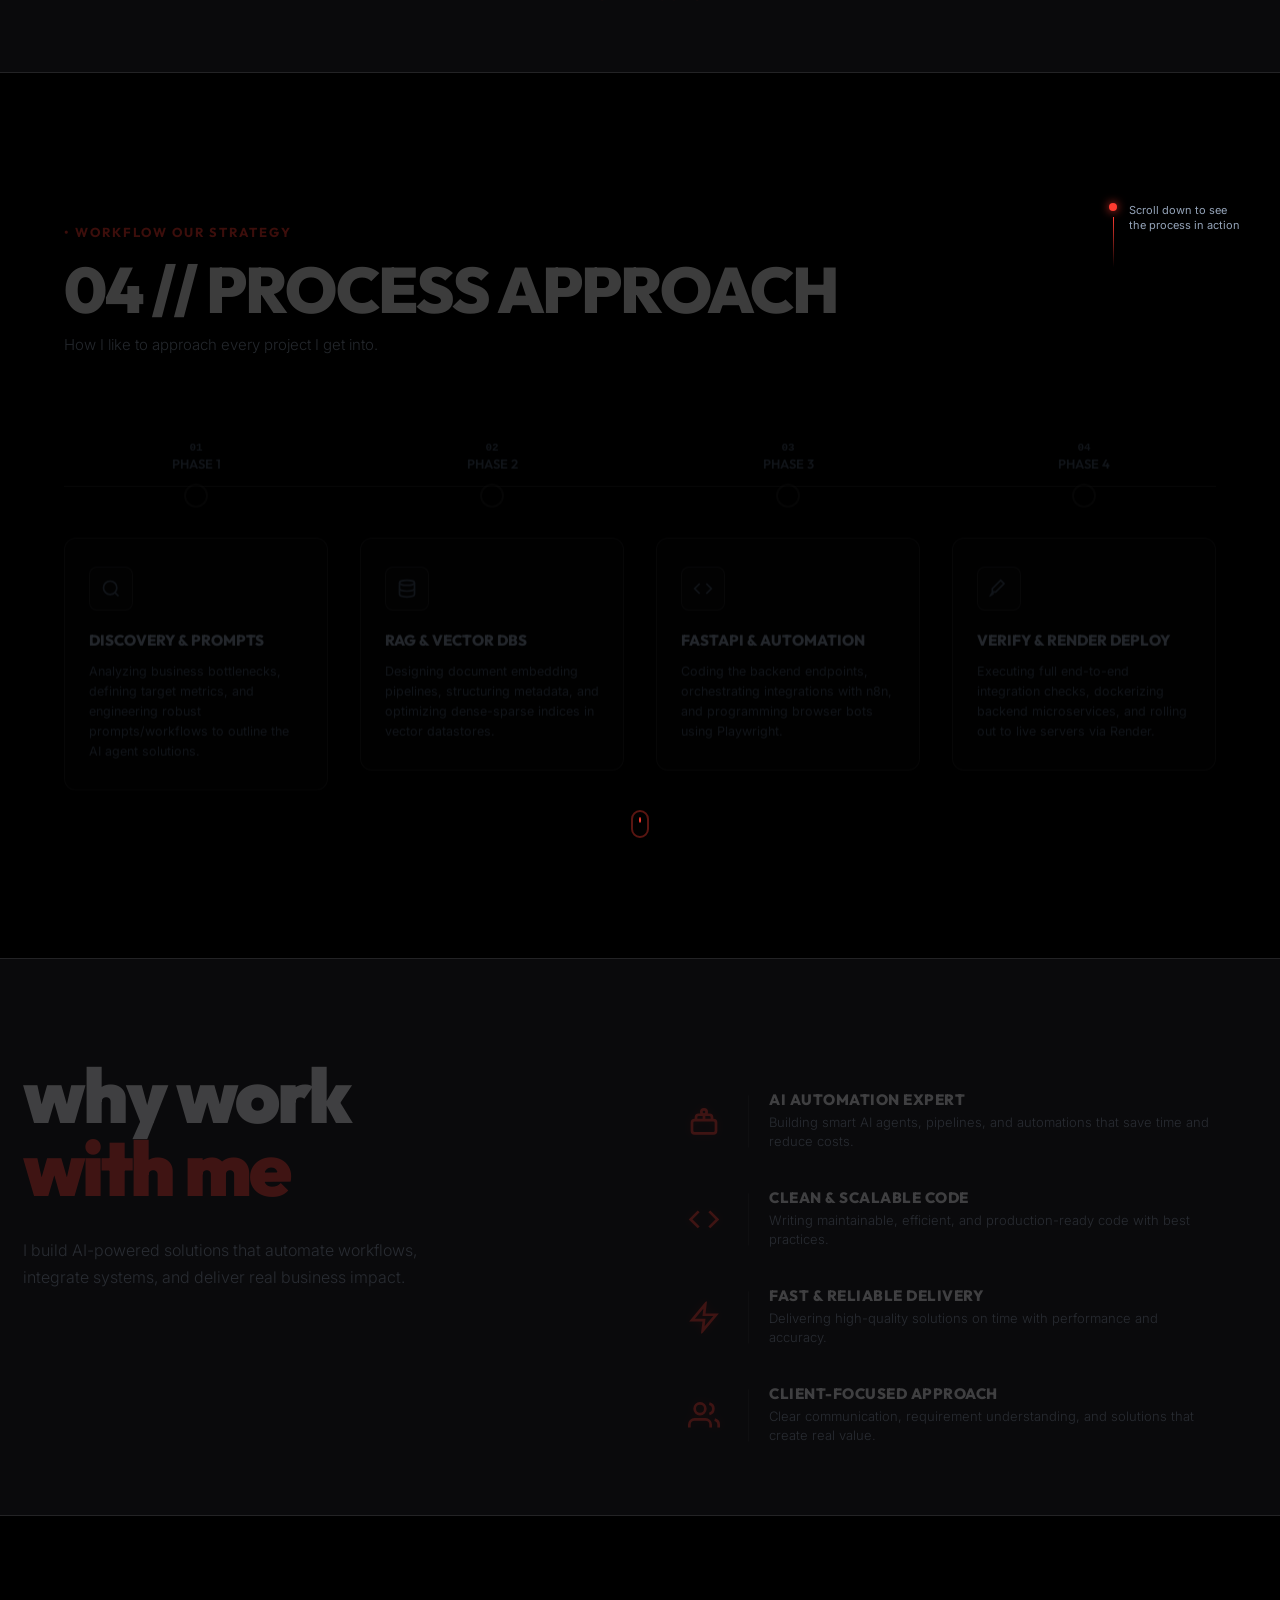
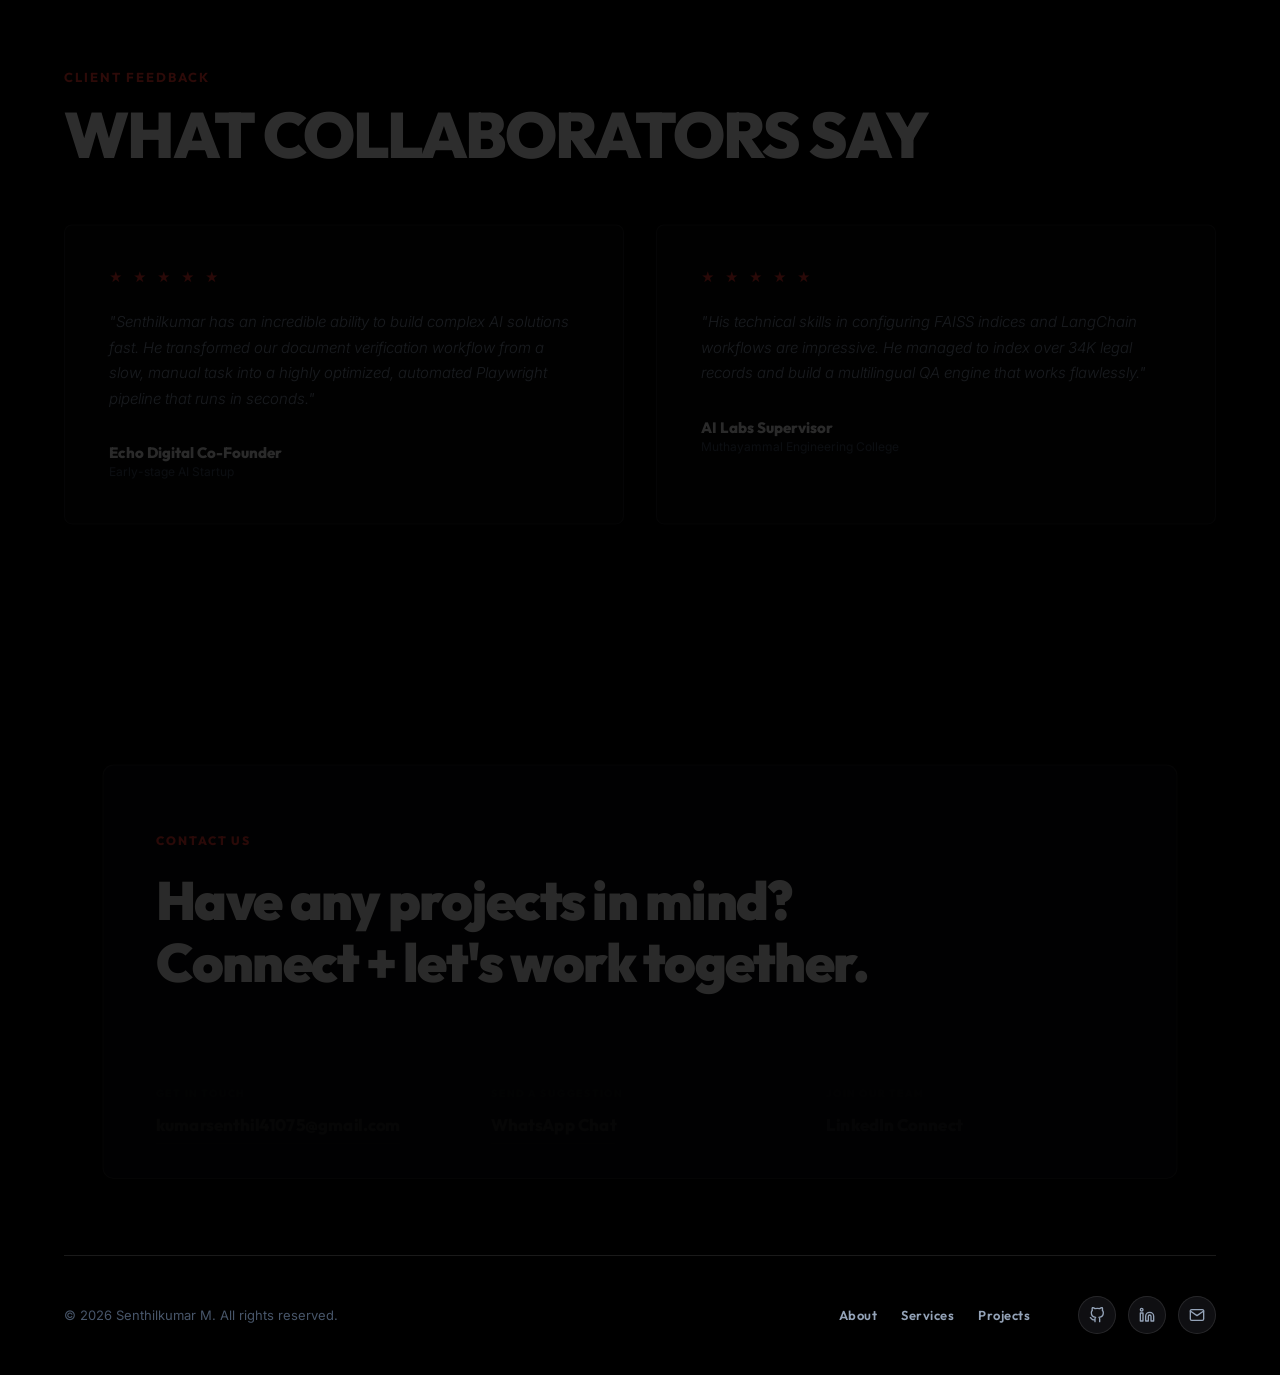
==== commit c3d3e66f: "Add glowing red resume buttons, neon red hero SVG icons, and interactive resume modal preview" ====
--- a/index.html
+++ b/index.html
@@ -14,7 +14,7 @@
     href="https://fonts.googleapis.com/css2?family=Inter:wght@300;400;500;600;700&family=Outfit:wght@400;600;800;900&display=swap"
     rel="stylesheet">
   <!-- Stylesheet -->
-  <link rel="stylesheet" href="style.css?v=2.7">
+  <link rel="stylesheet" href="style.css?v=3.0">
 </head>
 
 <body class="is-loading">
@@ -42,6 +42,17 @@
       <span class="logo-separator">/</span>
       <span class="logo-section" id="active-section-name">HOME</span>
     </div>
+    <nav class="header-nav">
+      <a href="#about" class="header-nav-link">About</a>
+      <a href="#projects" class="header-nav-link">Projects</a>
+      <a href="#skills" class="header-nav-link">Skills</a>
+      <a href="#experience" class="header-nav-link">Experience</a>
+      <a href="#contact" class="header-nav-link">Contact</a>
+      <button class="header-resume-btn glowing-red-btn" onclick="openResumeModal()">
+        <svg width="15" height="15" viewBox="0 0 24 24" fill="none" stroke="currentColor" stroke-width="2.3" stroke-linecap="round" stroke-linejoin="round"><path d="M14 2H6a2 2 0 0 0-2 2v16a2 2 0 0 0 2 2h12a2 2 0 0 0 2-2V8z"></path><polyline points="14 2 14 8 20 8"></polyline><line x1="16" y1="13" x2="8" y2="13"></line><line x1="16" y1="17" x2="8" y2="17"></line><polyline points="10 9 9 9 8 9"></polyline></svg>
+        <span>Resume</span>
+      </button>
+    </nav>
   </header>
 
   <!-- Hero Section -->
@@ -64,17 +75,40 @@
       <div class="hero-info-row hero-fade-in" style="transition-delay:0.6s">
         <div class="hero-desc-col">
           <p class="hero-desc-text">
-            Hi, I am Senthilkumar M! I build production-grade RAG pipelines, FastAPI services, and browser automation
-            systems to create real impact.
-          </p>
-          <a href="#testimonials" class="hero-testimonial-cta">
-            See few testimonials by our <span class="cta-red-underline">Work</span>
-          </a>
+            Hi, I am <span style="color: #ff3b30; font-weight: 700;">Senthilkumar M!</span><br>
+            I build production-grade RAG pipelines, FastAPI services, and browser automation.
+          </p>
+          <div class="hero-btn-row">
+            <button class="hero-resume-btn glowing-red-btn" onclick="openResumeModal()">
+              <svg width="17" height="17" viewBox="0 0 24 24" fill="none" stroke="currentColor" stroke-width="2.3" stroke-linecap="round" stroke-linejoin="round"><path d="M14 2H6a2 2 0 0 0-2 2v16a2 2 0 0 0 2 2h12a2 2 0 0 0 2-2V8z"></path><polyline points="14 2 14 8 20 8"></polyline><line x1="16" y1="13" x2="8" y2="13"></line><line x1="16" y1="17" x2="8" y2="17"></line><polyline points="10 9 9 9 8 9"></polyline></svg>
+              <span>View Resume</span>
+            </button>
+            <a href="#contact" class="hero-contact-btn">
+              <span>Contact Me</span> <span class="arrow-icon">→</span>
+            </a>
+          </div>
         </div>
         <div class="hero-action-col">
-          <a href="#contact" class="hero-collab-btn">
-            Let's Collaborate <span class="arrow-icon">→</span>
-          </a>
+          <div class="hero-skills-badge-card">
+            <div class="badge-item">
+              <span class="neon-red-icon">
+                <svg width="22" height="22" viewBox="0 0 24 24" fill="none" stroke="#ff3b30" stroke-width="2.3" stroke-linecap="round" stroke-linejoin="round"><path d="M4.5 16.5c-1.5 1.26-2 5-2 5s3.74-.5 5-2c.71-.84.7-2.13-.09-2.91a2.18 2.18 0 0 0-2.91-.09z"></path><path d="m12 15-3-3a22 22 0 0 1 2-3.95A12.88 12.88 0 0 1 22 2c0 2.72-.78 7.5-6 11a22.35 22.35 0 0 1-4 2z"></path><path d="M9 12H4s.55-3.03 2-4c1.62-1.08 5 0 5 0"></path><path d="M12 15v5s3.03-.55 4-2c1.08-1.62 0-5 0-5"></path></svg>
+              </span>
+              <span class="badge-title">AI Engineer</span>
+            </div>
+            <div class="badge-item">
+              <span class="neon-red-icon">
+                <svg width="22" height="22" viewBox="0 0 24 24" fill="none" stroke="#ff3b30" stroke-width="2.5" stroke-linecap="round" stroke-linejoin="round"><polyline points="16 18 22 12 16 6"></polyline><polyline points="8 6 2 12 8 18"></polyline><line x1="14" y1="4" x2="10" y2="20"></line></svg>
+              </span>
+              <span class="badge-text">Python | FastAPI | LangChain</span>
+            </div>
+            <div class="badge-item">
+              <span class="neon-red-icon">
+                <svg width="22" height="22" viewBox="0 0 24 24" fill="none" stroke="#ff3b30" stroke-width="2.2" stroke-linecap="round" stroke-linejoin="round"><path d="M9.5 2A2.5 2.5 0 0 1 12 4.5v15a2.5 2.5 0 0 1-4.96.44 2.5 2.5 0 0 1-2.96-3.08 3 3 0 0 1-.34-5.58 2.5 2.5 0 0 1 1.32-4.24 2.5 2.5 0 0 1 4.44-5.04z"></path><path d="M14.5 2A2.5 2.5 0 0 0 12 4.5v15a2.5 2.5 0 0 0 4.96.44 2.5 2.5 0 0 0 2.96-3.08 3 3 0 0 0 .34-5.58 2.5 2.5 0 0 0-1.32-4.24 2.5 2.5 0 0 0-4.44-5.04z"></path><circle cx="9" cy="9" r="0.8" fill="#ff3b30"></circle><circle cx="15" cy="9" r="0.8" fill="#ff3b30"></circle><circle cx="9" cy="14" r="0.8" fill="#ff3b30"></circle><circle cx="15" cy="14" r="0.8" fill="#ff3b30"></circle></svg>
+              </span>
+              <span class="badge-text">Automation | RAG | LLMs</span>
+            </div>
+          </div>
         </div>
       </div>
 
@@ -818,6 +852,34 @@
     </div>
   </section>
 
+  <!-- Interactive Resume Modal Overlay -->
+  <div class="resume-modal-overlay" id="resume-modal" aria-hidden="true">
+    <div class="resume-modal-container">
+      <div class="resume-modal-header">
+        <div class="resume-modal-title">
+          <svg width="18" height="18" viewBox="0 0 24 24" fill="none" stroke="#ff3b30" stroke-width="2.3"><path d="M14 2H6a2 2 0 0 0-2 2v16a2 2 0 0 0 2 2h12a2 2 0 0 0 2-2V8z"></path><polyline points="14 2 14 8 20 8"></polyline></svg>
+          <span>SENTHILKUMAR M. / RESUME PREVIEW</span>
+        </div>
+        <div class="resume-modal-actions">
+          <a href="resume.pdf" download="Senthilkumar_M_AI_Engineer_Resume.pdf" class="modal-action-btn dl-btn">
+            <svg width="14" height="14" viewBox="0 0 24 24" fill="none" stroke="currentColor" stroke-width="2.2"><path d="M21 15v4a2 2 0 0 1-2 2H5a2 2 0 0 1-2-2v-4"></path><polyline points="7 10 12 15 17 10"></polyline><line x1="12" y1="15" x2="12" y2="3"></line></svg>
+            Download PDF
+          </a>
+          <a href="resume.html" target="_blank" class="modal-action-btn open-btn">
+            <svg width="14" height="14" viewBox="0 0 24 24" fill="none" stroke="currentColor" stroke-width="2.2"><path d="M18 13v6a2 2 0 0 1-2 2H5a2 2 0 0 1-2-2V8a2 2 0 0 1 2-2h6"></path><polyline points="15 3 21 3 21 9"></polyline><line x1="10" y1="14" x2="21" y2="3"></line></svg>
+            Full Page
+          </a>
+          <button class="modal-close-btn" onclick="closeResumeModal()" aria-label="Close modal">
+            <svg width="18" height="18" viewBox="0 0 24 24" fill="none" stroke="currentColor" stroke-width="2.5"><line x1="18" y1="6" x2="6" y2="18"></line><line x1="6" y1="6" x2="18" y2="18"></line></svg>
+          </button>
+        </div>
+      </div>
+      <div class="resume-modal-body">
+        <iframe src="resume.html" title="Senthilkumar M Resume Preview" class="resume-iframe"></iframe>
+      </div>
+    </div>
+  </div>
+
   <!-- Custom Cursor Elements -->
   <div class="custom-cursor" id="custom-cursor"></div>
   <div class="custom-cursor-follower" id="custom-cursor-follower"></div>
--- a/style.css
+++ b/style.css
@@ -2544,6 +2544,337 @@
    SECTION ENTRANCE — "number counter" animation support
    ========================================================================== */
 .stat-number-animate {
-  display: inline-block;
-  transition: all 0.1s ease;
+  transition: all 0.5s ease-out;
+}
+
+/* ==========================================================================
+   GSAP UI SUITE — Interactive Spotlight Cards, 3D Tilt & Magnetic Buttons
+   ========================================================================== */
+.gsap-ui-card {
+  position: relative;
+  overflow: hidden;
+  transform-style: preserve-3d;
+  will-change: transform;
+  transition: transform 0.18s cubic-bezier(0.2, 0.8, 0.2, 1), box-shadow 0.25s ease;
+}
+
+.gsap-ui-spotlight {
+  pointer-events: none;
+  position: absolute;
+  inset: 0;
+  opacity: 0;
+  transition: opacity 0.3s ease;
+  z-index: 5;
+  background: radial-gradient(420px circle at var(--mouse-x, 50%) var(--mouse-y, 50%), rgba(255, 59, 48, 0.16), transparent 55%);
+}
+
+.gsap-ui-card:hover .gsap-ui-spotlight {
+  opacity: 1;
+}
+
+.gsap-ui-card:hover {
+  box-shadow: 0 16px 40px rgba(0, 0, 0, 0.5), 0 0 25px rgba(255, 59, 48, 0.15);
+}
+
+.gsap-ui-magnetic {
+  will-change: transform;
+  transition: transform 0.22s cubic-bezier(0.34, 1.56, 0.64, 1);
+}
+
+/* ==========================================================================
+   GLOWING RED RESUME BUTTONS & HEADER NAV
+   ========================================================================== */
+.header-nav {
+  display: flex;
+  align-items: center;
+  gap: 24px;
+}
+
+.header-nav-link {
+  font-family: var(--font-body);
+  font-size: 14px;
+  font-weight: 500;
+  color: var(--text-secondary);
+  transition: var(--transition-fast);
+}
+
+.header-nav-link:hover {
+  color: var(--text-primary);
+}
+
+.glowing-red-btn {
+  display: inline-flex !important;
+  align-items: center !important;
+  gap: 8px !important;
+  background: #ff3b30 !important;
+  color: #ffffff !important;
+  font-family: var(--font-display) !important;
+  font-size: 14px !important;
+  font-weight: 700 !important;
+  padding: 11px 20px !important;
+  border-radius: 10px !important;
+  border: 1px solid rgba(255, 120, 120, 0.5) !important;
+  cursor: pointer !important;
+  box-shadow: 0 0 22px rgba(255, 59, 48, 0.75), 0 4px 14px rgba(255, 0, 0, 0.45) !important;
+  transition: all 0.25s ease !important;
+  letter-spacing: 0.2px !important;
+  user-select: none;
+}
+
+.glowing-red-btn svg {
+  transition: transform 0.25s ease;
+}
+
+.glowing-red-btn:hover {
+  background: #ff453a !important;
+  box-shadow: 0 0 34px rgba(255, 59, 48, 0.95), 0 6px 18px rgba(255, 0, 0, 0.65) !important;
+  transform: translateY(-2px) !important;
+  border-color: rgba(255, 180, 180, 0.7) !important;
+}
+
+.glowing-red-btn:hover svg {
+  transform: scale(1.12);
+}
+
+.hero-btn-row {
+  display: flex;
+  align-items: center;
+  gap: 12px;
+  margin-top: 22px;
+  flex-wrap: wrap;
+}
+
+.hero-contact-btn {
+  display: inline-flex;
+  align-items: center;
+  gap: 8px;
+  padding: 11px 22px;
+  border-radius: 10px;
+  background: rgba(255, 255, 255, 0.05);
+  border: 1px solid rgba(255, 255, 255, 0.18);
+  color: #ffffff;
+  font-family: var(--font-display);
+  font-size: 14px;
+  font-weight: 600;
+  transition: all 0.25s ease;
+}
+
+.hero-contact-btn:hover {
+  background: rgba(255, 255, 255, 0.12);
+  border-color: rgba(255, 255, 255, 0.35);
+  transform: translateY(-2px);
+}
+
+/* Hero Skills Badge Card on Right */
+.hero-skills-badge-card {
+  background: rgba(16, 16, 22, 0.82) !important;
+  border: 1px solid rgba(255, 59, 48, 0.35) !important;
+  border-radius: 18px !important;
+  padding: 22px 26px !important;
+  backdrop-filter: blur(16px);
+  -webkit-backdrop-filter: blur(16px);
+  display: flex !important;
+  flex-direction: column !important;
+  gap: 16px !important;
+  box-shadow: 0 14px 40px rgba(0, 0, 0, 0.75), 0 0 35px rgba(255, 59, 48, 0.12) !important;
+  min-width: 290px !important;
+}
+
+.badge-item {
+  display: flex;
+  align-items: center;
+  gap: 14px;
+}
+
+.neon-red-icon {
+  display: flex;
+  align-items: center;
+  justify-content: center;
+  width: 28px;
+  height: 28px;
+  flex-shrink: 0;
+  filter: drop-shadow(0 0 7px rgba(255, 59, 48, 0.85));
+}
+
+.neon-red-icon svg {
+  transition: transform 0.3s ease, filter 0.3s ease;
+}
+
+.badge-item:hover .neon-red-icon svg {
+  transform: scale(1.15);
+  filter: drop-shadow(0 0 10px rgba(255, 59, 48, 1));
+}
+
+.badge-title {
+  font-family: var(--font-display);
+  font-weight: 700;
+  font-size: 1rem;
+  color: #ffffff;
+}
+
+.badge-text {
+  font-family: var(--font-body);
+  font-size: 0.88rem;
+  font-weight: 500;
+  color: var(--text-secondary);
+}
+
+/* Header Top-Right Resume Button (Screenshot 4 style) */
+.header-resume-btn.glowing-red-btn {
+  background: rgba(18, 18, 22, 0.85) !important;
+  border: 1px solid #ff3b30 !important;
+  color: #ffffff !important;
+  box-shadow: 0 0 14px rgba(255, 59, 48, 0.45) !important;
+  padding: 8px 16px !important;
+  font-size: 13px !important;
+  border-radius: 10px !important;
+}
+
+.header-resume-btn.glowing-red-btn:hover {
+  background: rgba(255, 59, 48, 0.18) !important;
+  box-shadow: 0 0 24px rgba(255, 59, 48, 0.8) !important;
+  transform: translateY(-2px);
+}
+
+/* ==========================================================================
+   RESUME MODAL OVERLAY (GLASSMORPHISM)
+   ========================================================================== */
+.resume-modal-overlay {
+  position: fixed;
+  top: 0;
+  left: 0;
+  width: 100vw;
+  height: 100vh;
+  z-index: 1000;
+  background: rgba(0, 0, 0, 0.85);
+  backdrop-filter: blur(14px);
+  -webkit-backdrop-filter: blur(14px);
+  display: flex;
+  align-items: center;
+  justify-content: center;
+  opacity: 0;
+  pointer-events: none;
+  transition: opacity 0.35s cubic-bezier(0.16, 1, 0.3, 1);
+  padding: 24px;
+}
+
+.resume-modal-overlay.active {
+  opacity: 1;
+  pointer-events: auto;
+}
+
+.resume-modal-container {
+  width: 100%;
+  max-width: 960px;
+  height: 90vh;
+  background: #121215;
+  border: 1px solid rgba(255, 59, 48, 0.35);
+  border-radius: 20px;
+  box-shadow: 0 25px 80px rgba(0, 0, 0, 0.85), 0 0 40px rgba(255, 59, 48, 0.2);
+  display: flex;
+  flex-direction: column;
+  overflow: hidden;
+  transform: scale(0.96) translateY(12px);
+  transition: transform 0.35s cubic-bezier(0.16, 1, 0.3, 1);
+}
+
+.resume-modal-overlay.active .resume-modal-container {
+  transform: scale(1) translateY(0);
+}
+
+.resume-modal-header {
+  display: flex;
+  align-items: center;
+  justify-content: space-between;
+  padding: 16px 24px;
+  background: rgba(20, 20, 25, 0.95);
+  border-bottom: 1px solid rgba(255, 255, 255, 0.1);
+}
+
+.resume-modal-title {
+  display: flex;
+  align-items: center;
+  gap: 10px;
+  font-family: var(--font-display);
+  font-size: 14px;
+  font-weight: 800;
+  letter-spacing: 0.8px;
+  color: #ffffff;
+}
+
+.resume-modal-actions {
+  display: flex;
+  align-items: center;
+  gap: 10px;
+}
+
+.modal-action-btn {
+  display: inline-flex;
+  align-items: center;
+  gap: 6px;
+  padding: 8px 15px;
+  border-radius: 8px;
+  font-size: 13px;
+  font-weight: 600;
+  text-decoration: none;
+  transition: all 0.2s ease;
+}
+
+.dl-btn {
+  background: #ff3b30;
+  color: #ffffff;
+}
+
+.dl-btn:hover {
+  background: #ff4d42;
+  box-shadow: 0 0 16px rgba(255, 59, 48, 0.6);
+}
+
+.open-btn {
+  background: rgba(255, 255, 255, 0.08);
+  color: #ffffff;
+  border: 1px solid rgba(255, 255, 255, 0.15);
+}
+
+.open-btn:hover {
+  background: rgba(255, 255, 255, 0.15);
+}
+
+.modal-close-btn {
+  background: transparent;
+  border: none;
+  color: #94a3b8;
+  cursor: pointer;
+  padding: 6px;
+  display: flex;
+  align-items: center;
+  justify-content: center;
+  border-radius: 6px;
+  transition: all 0.2s;
+}
+
+.modal-close-btn:hover {
+  color: #ffffff;
+  background: rgba(255, 255, 255, 0.1);
+}
+
+.resume-modal-body {
+  flex: 1;
+  width: 100%;
+  background: #0f0f12;
+}
+
+.resume-iframe {
+  width: 100%;
+  height: 100%;
+  border: none;
+}
+
+@media (max-width: 768px) {
+  .header-nav {
+    display: none;
+  }
+  .hero-skills-badge-card {
+    min-width: 100%;
+  }
 }
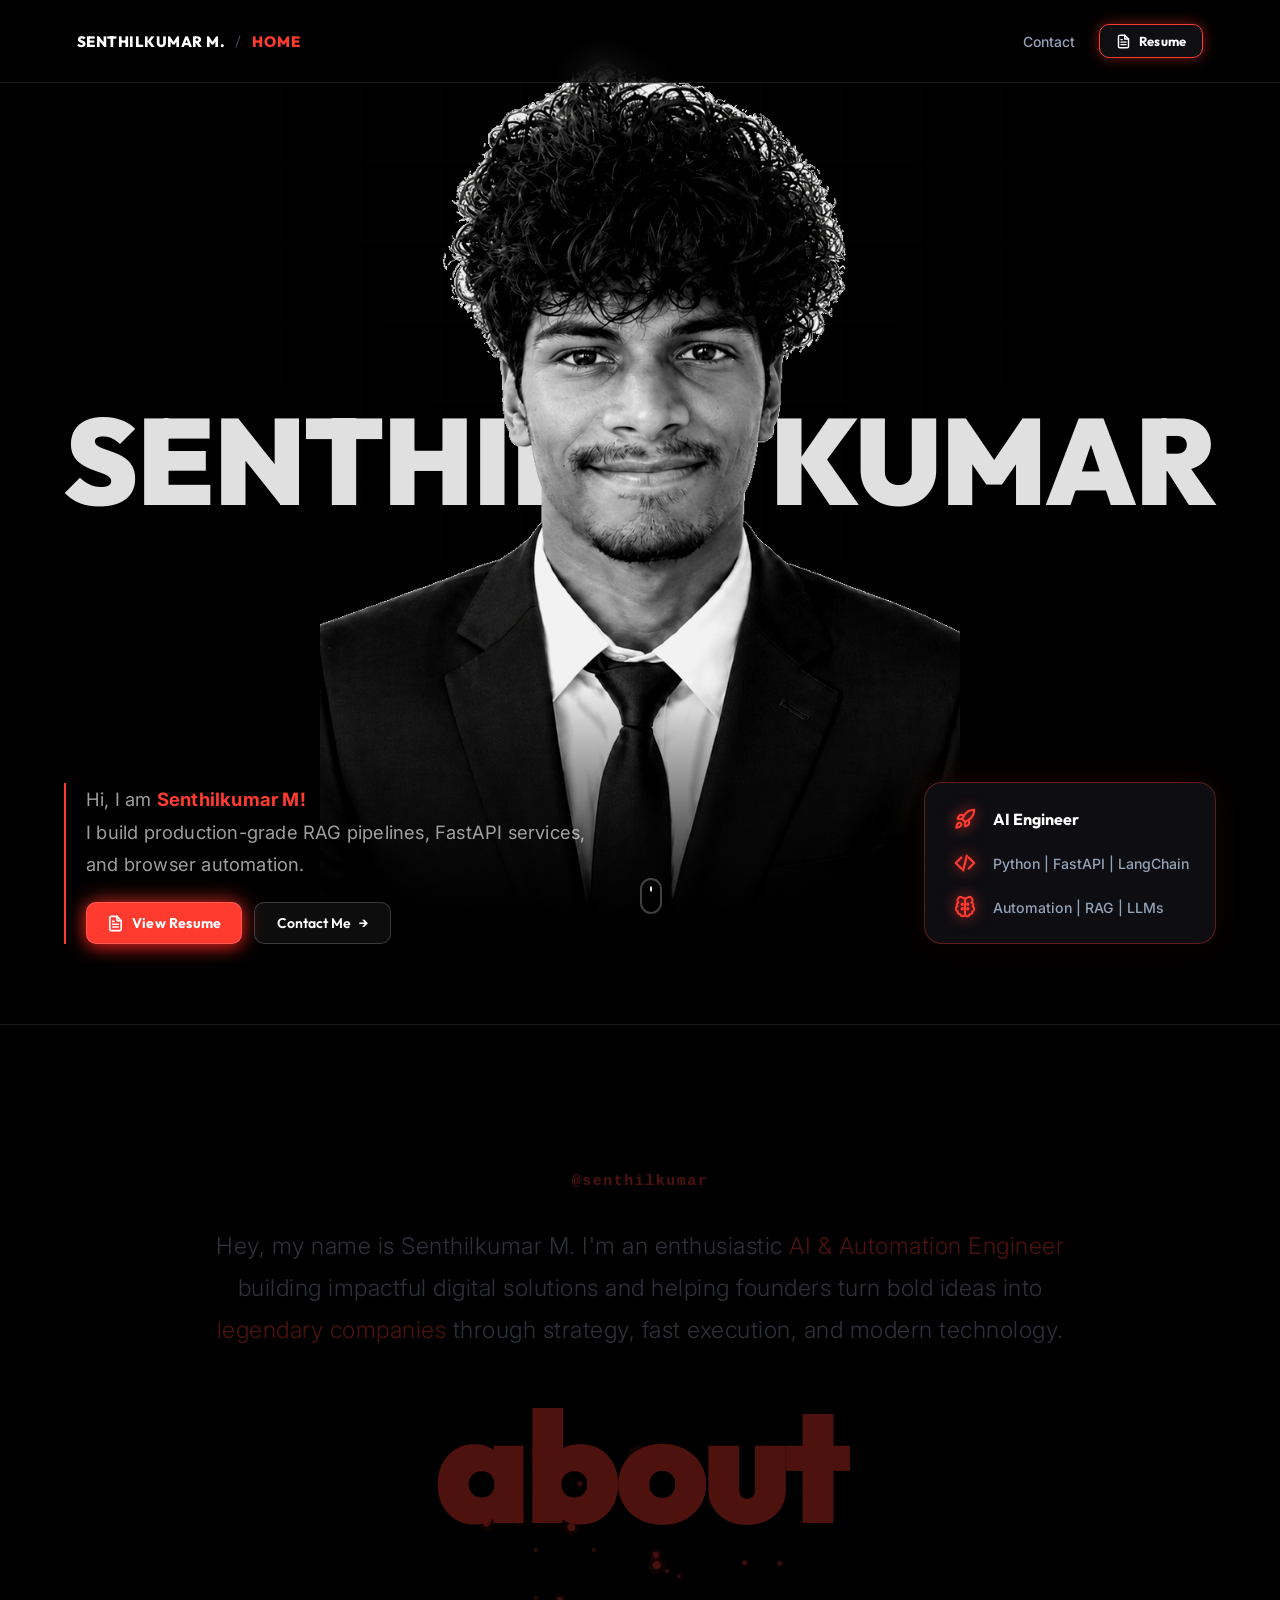
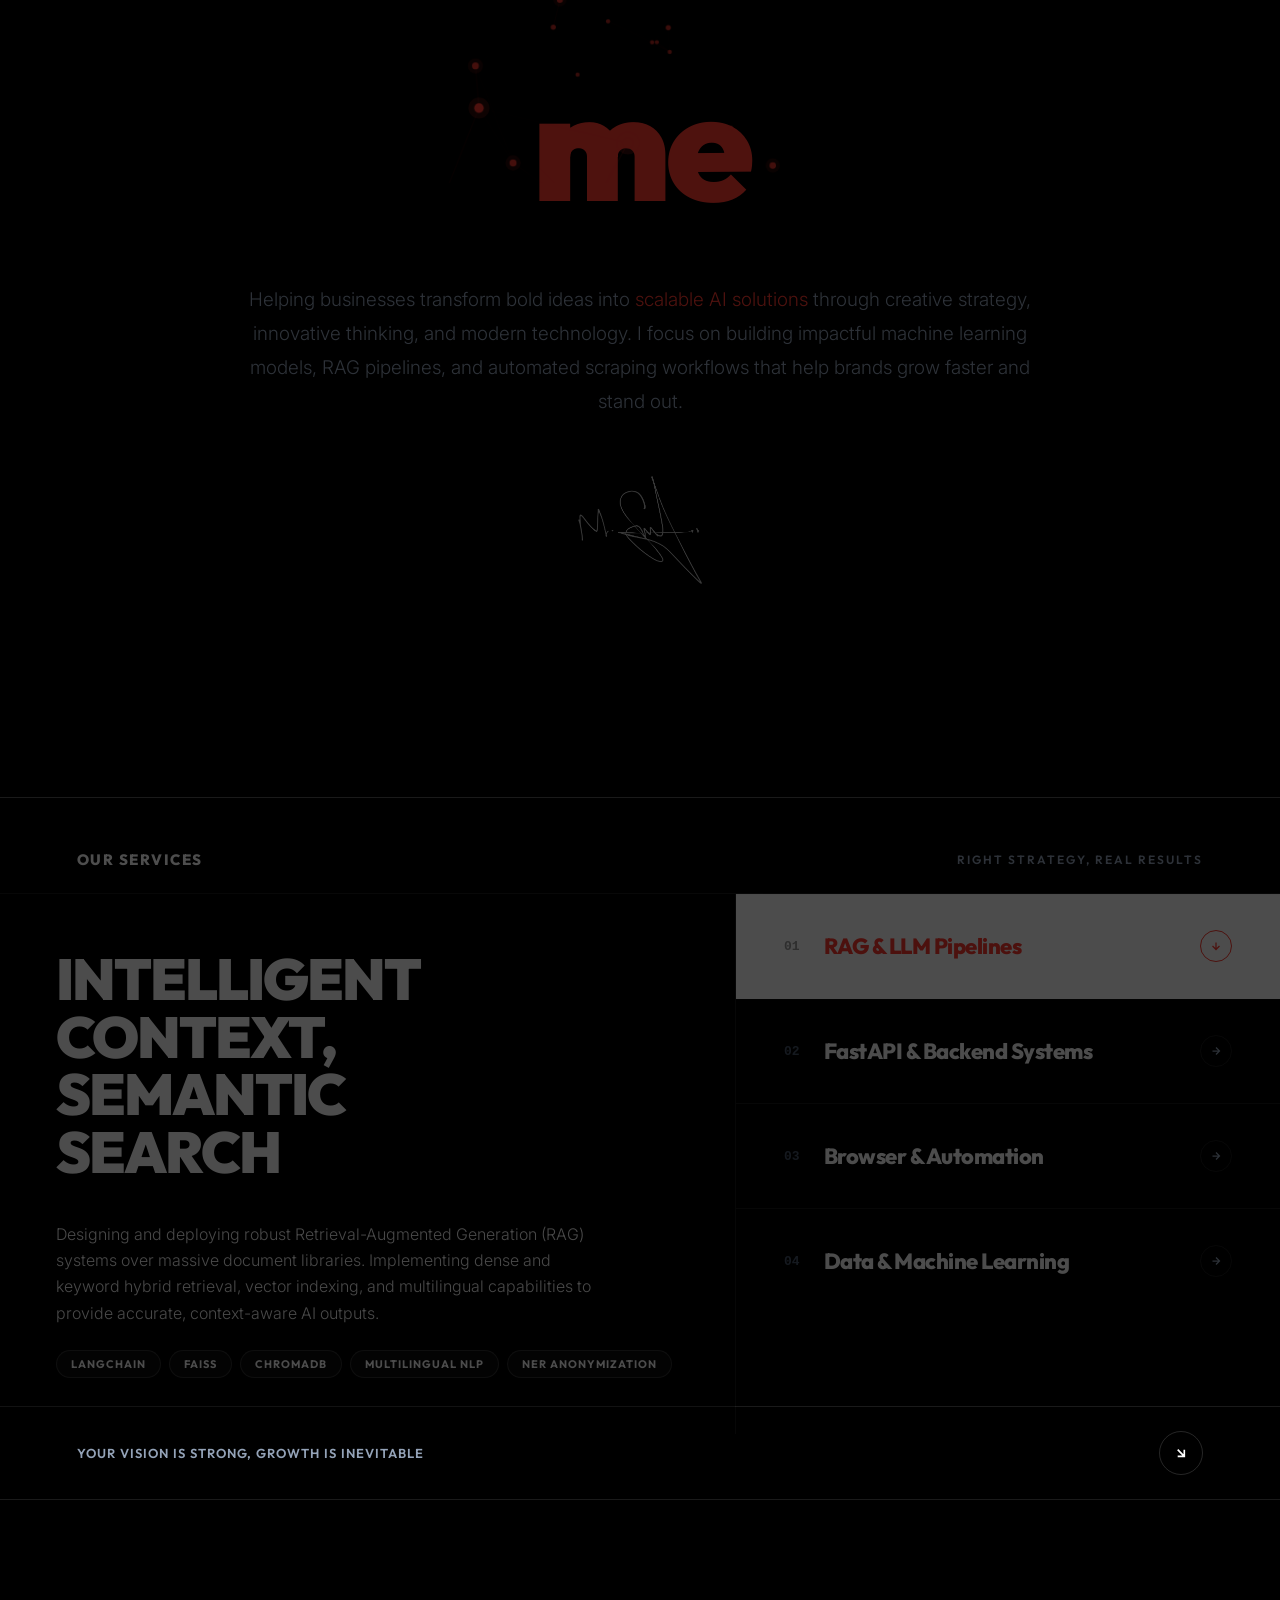
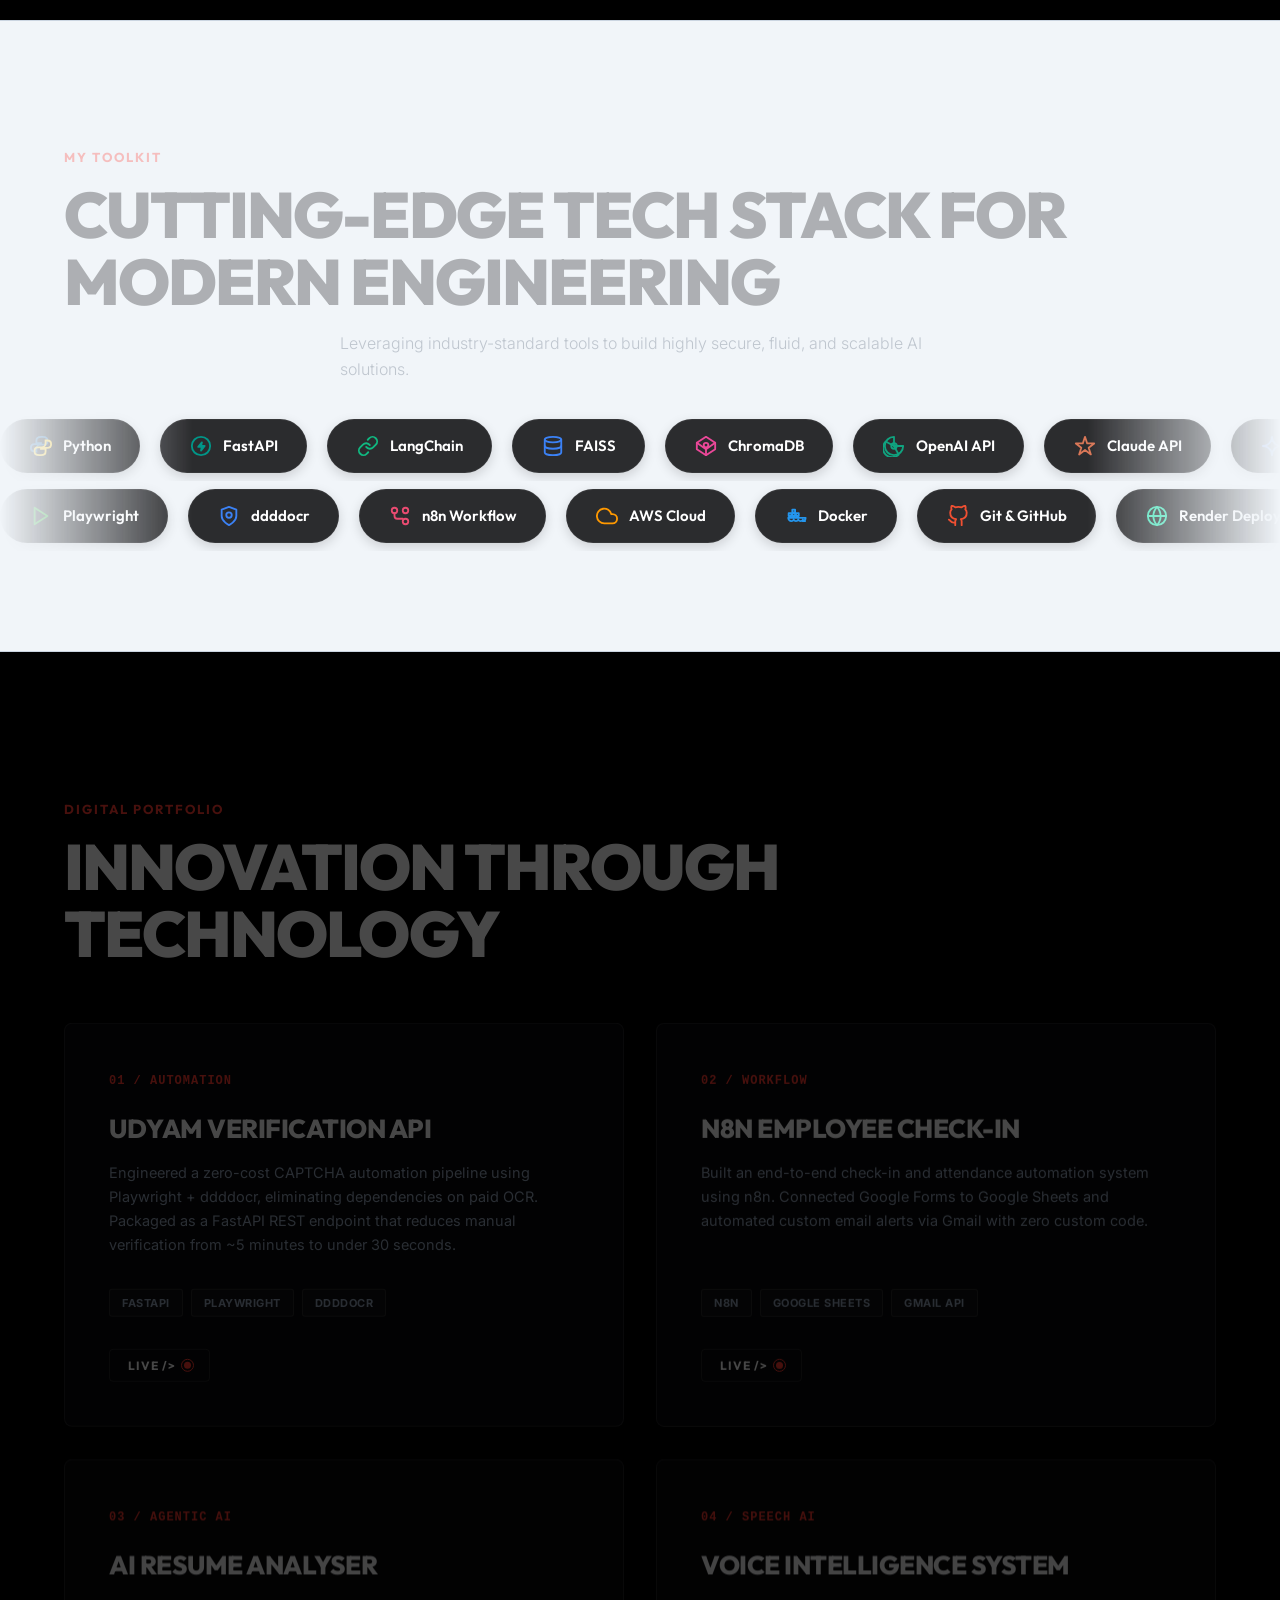
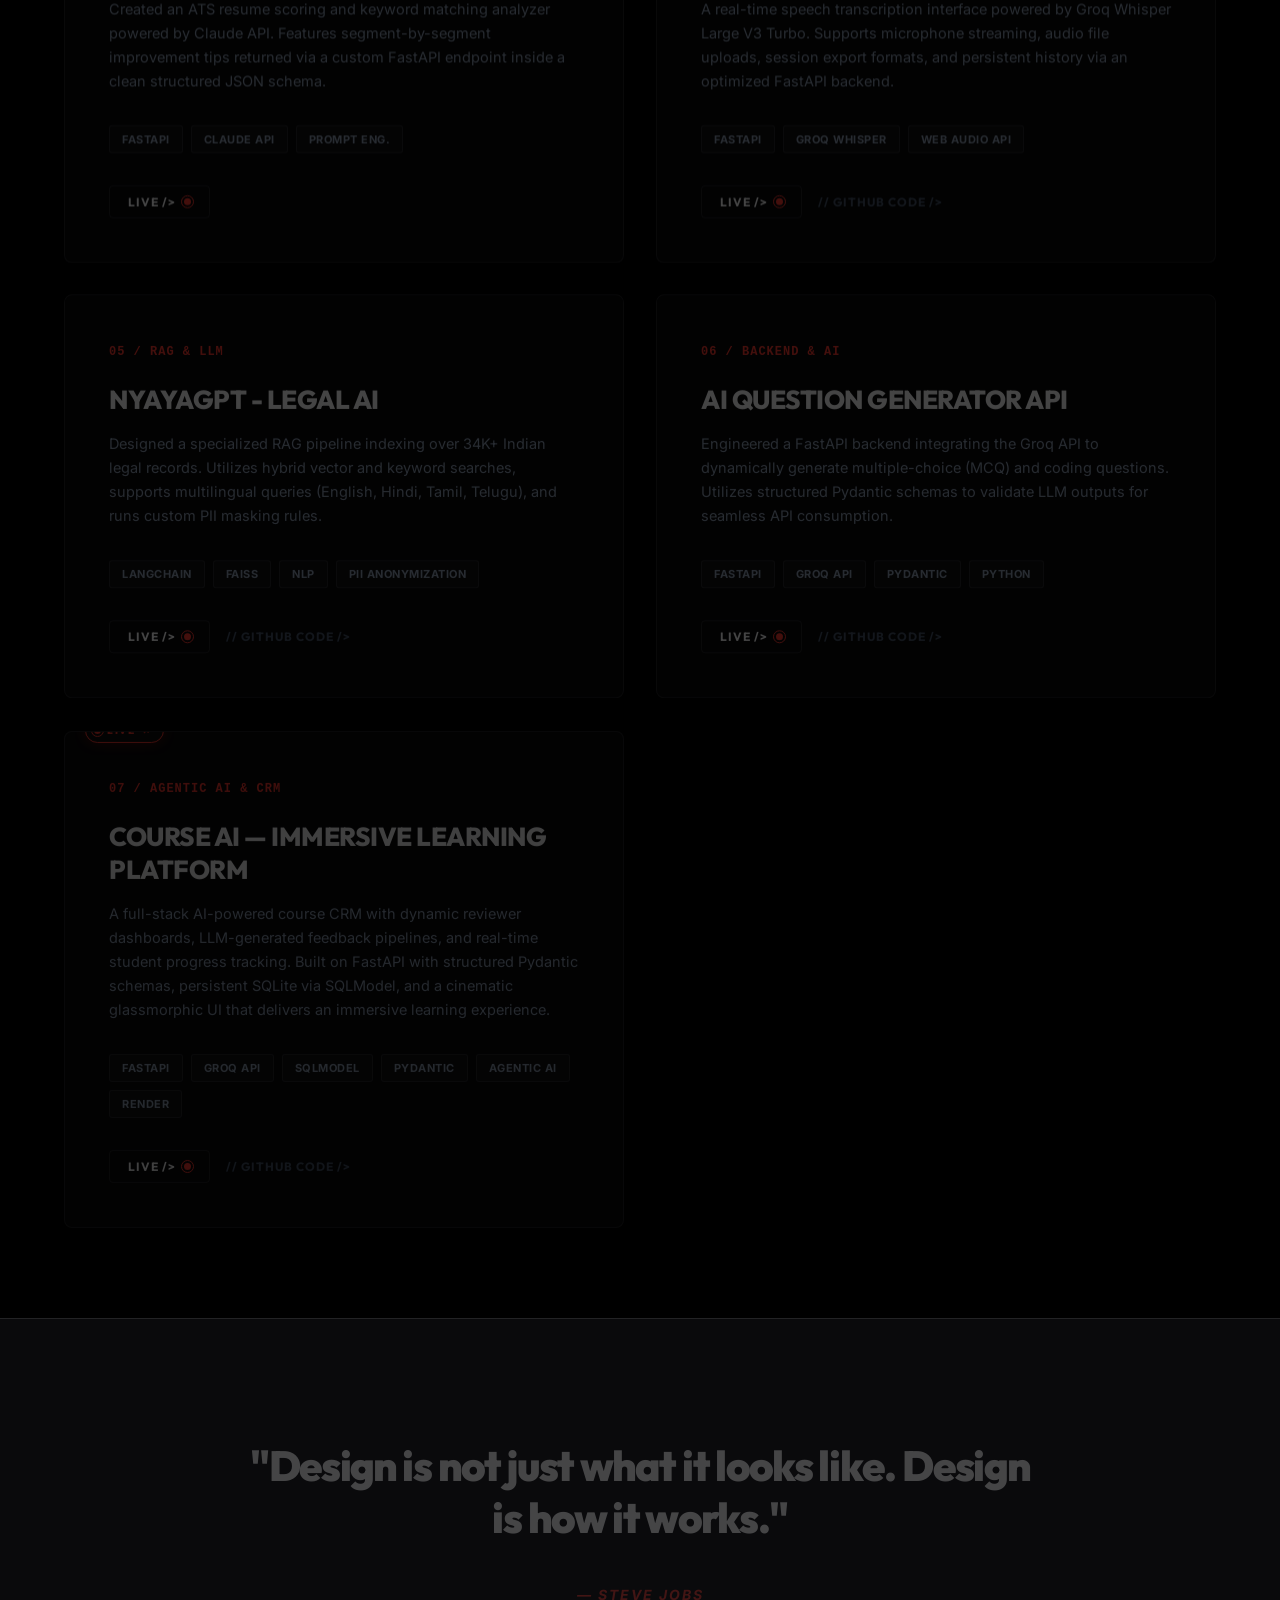
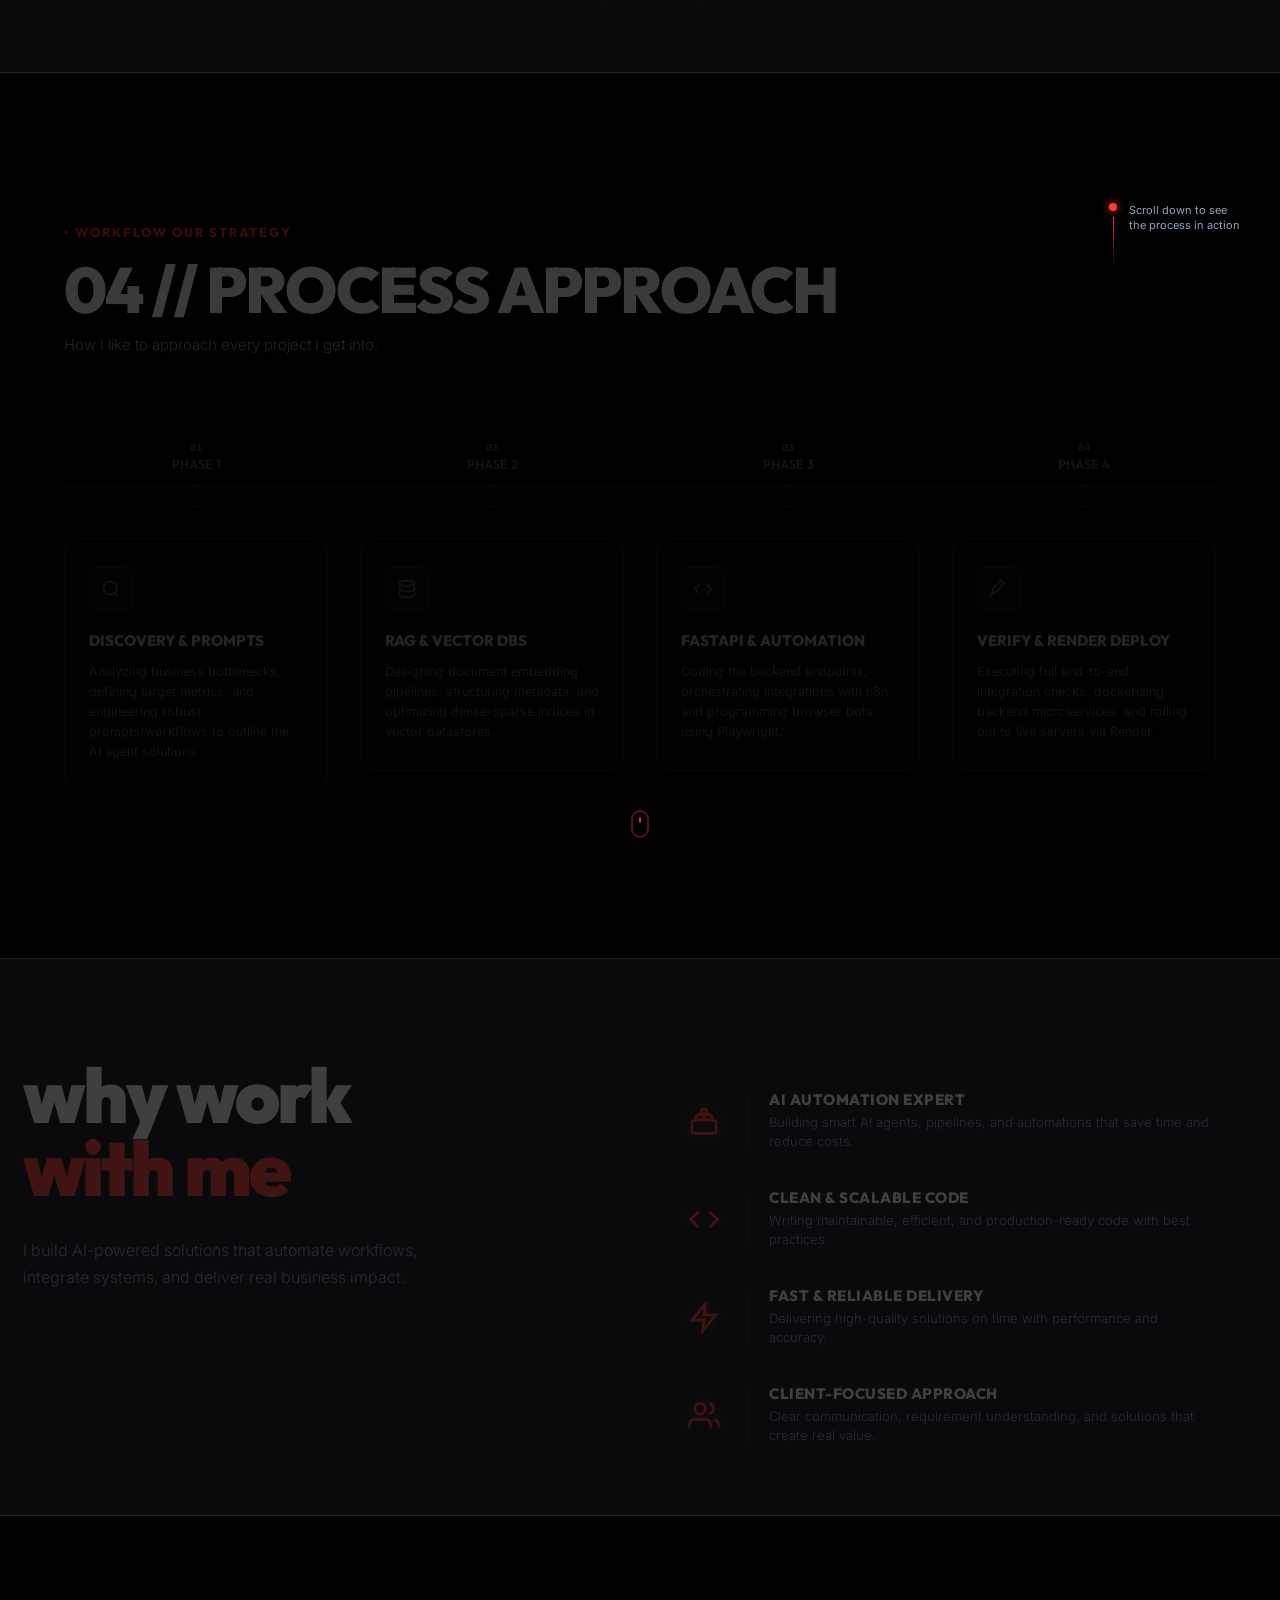
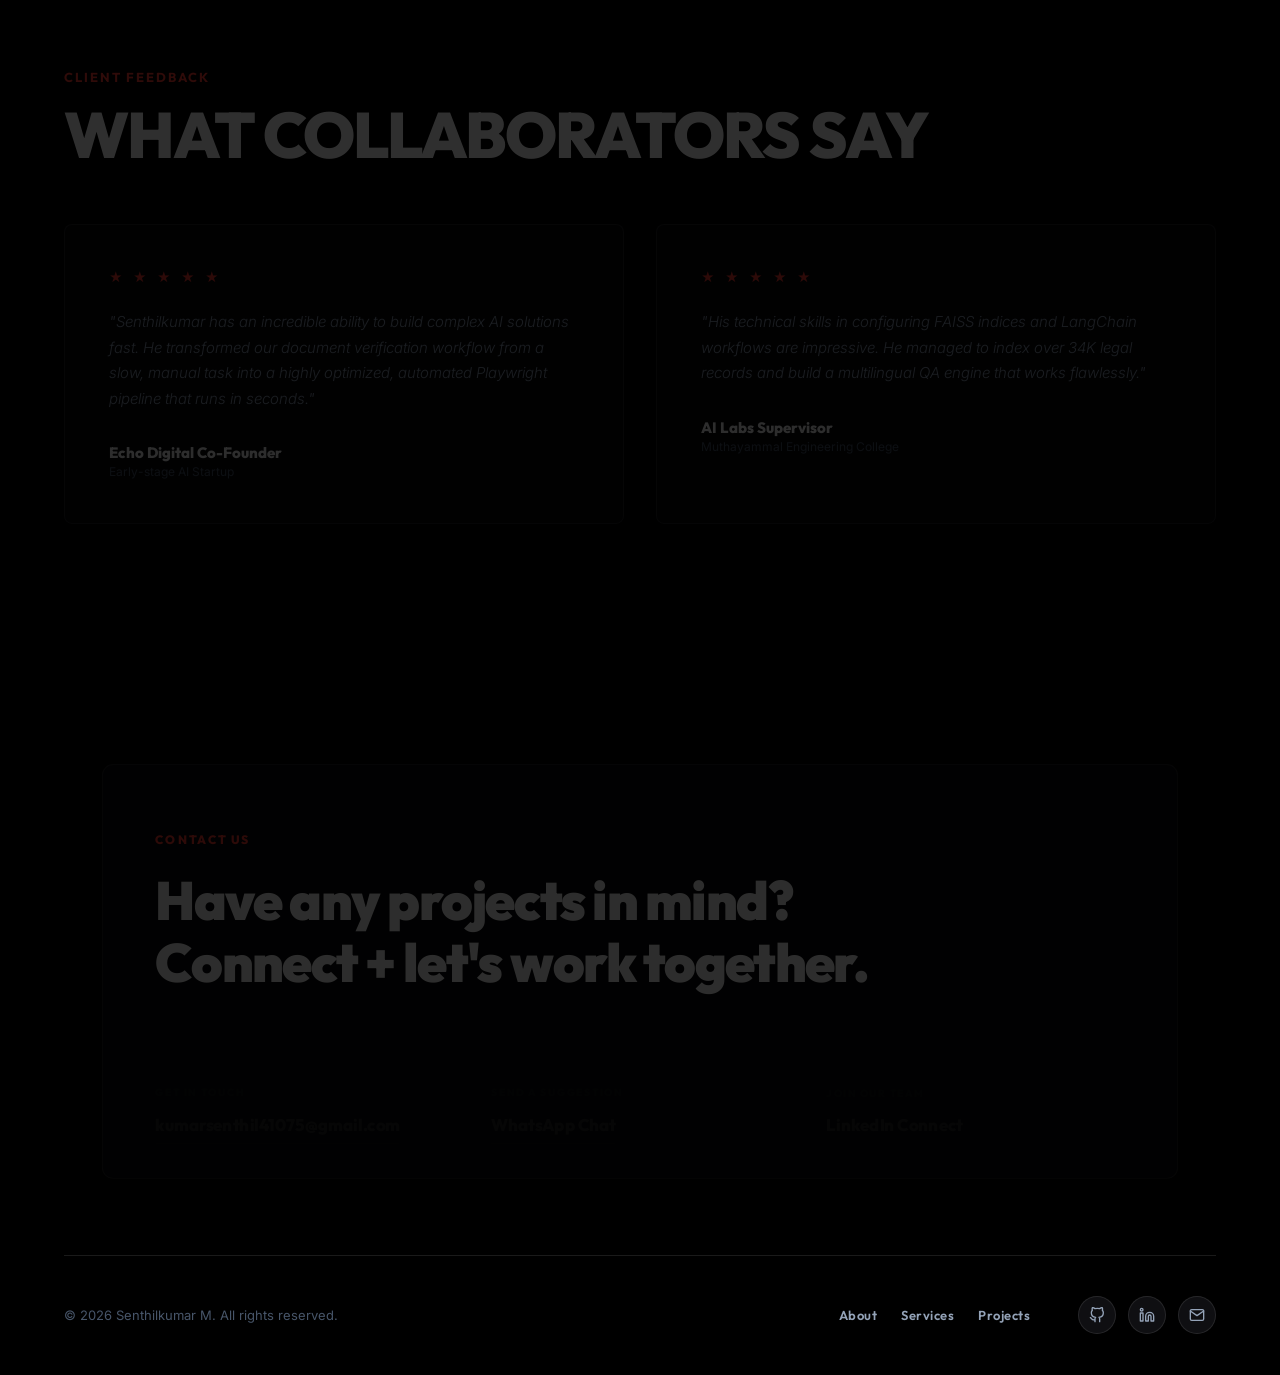
==== commit f3bf0083: "Simplify navbar to show only logo, Contact, and Resume button" ====
--- a/index.html
+++ b/index.html
@@ -43,10 +43,6 @@
       <span class="logo-section" id="active-section-name">HOME</span>
     </div>
     <nav class="header-nav">
-      <a href="#about" class="header-nav-link">About</a>
-      <a href="#projects" class="header-nav-link">Projects</a>
-      <a href="#skills" class="header-nav-link">Skills</a>
-      <a href="#experience" class="header-nav-link">Experience</a>
       <a href="#contact" class="header-nav-link">Contact</a>
       <button class="header-resume-btn glowing-red-btn" onclick="openResumeModal()">
         <svg width="15" height="15" viewBox="0 0 24 24" fill="none" stroke="currentColor" stroke-width="2.3" stroke-linecap="round" stroke-linejoin="round"><path d="M14 2H6a2 2 0 0 0-2 2v16a2 2 0 0 0 2 2h12a2 2 0 0 0 2-2V8z"></path><polyline points="14 2 14 8 20 8"></polyline><line x1="16" y1="13" x2="8" y2="13"></line><line x1="16" y1="17" x2="8" y2="17"></line><polyline points="10 9 9 9 8 9"></polyline></svg>
